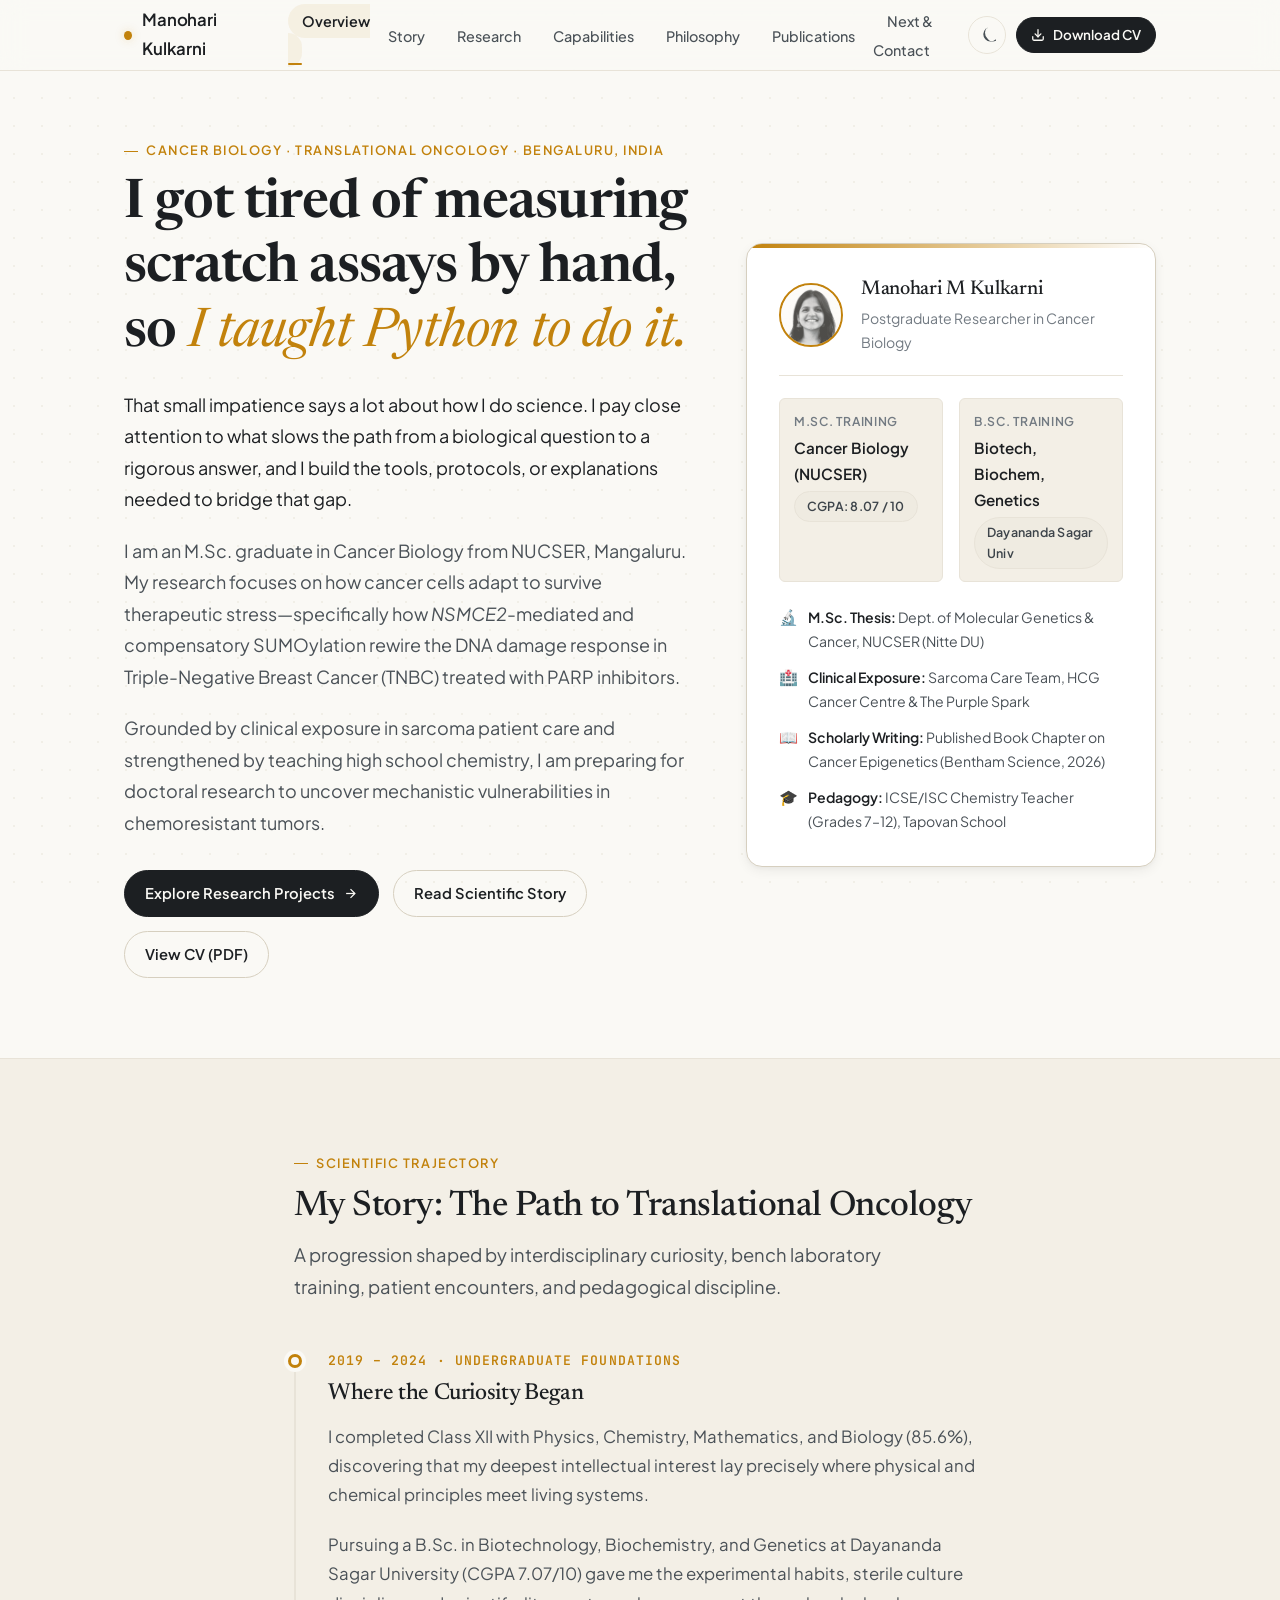
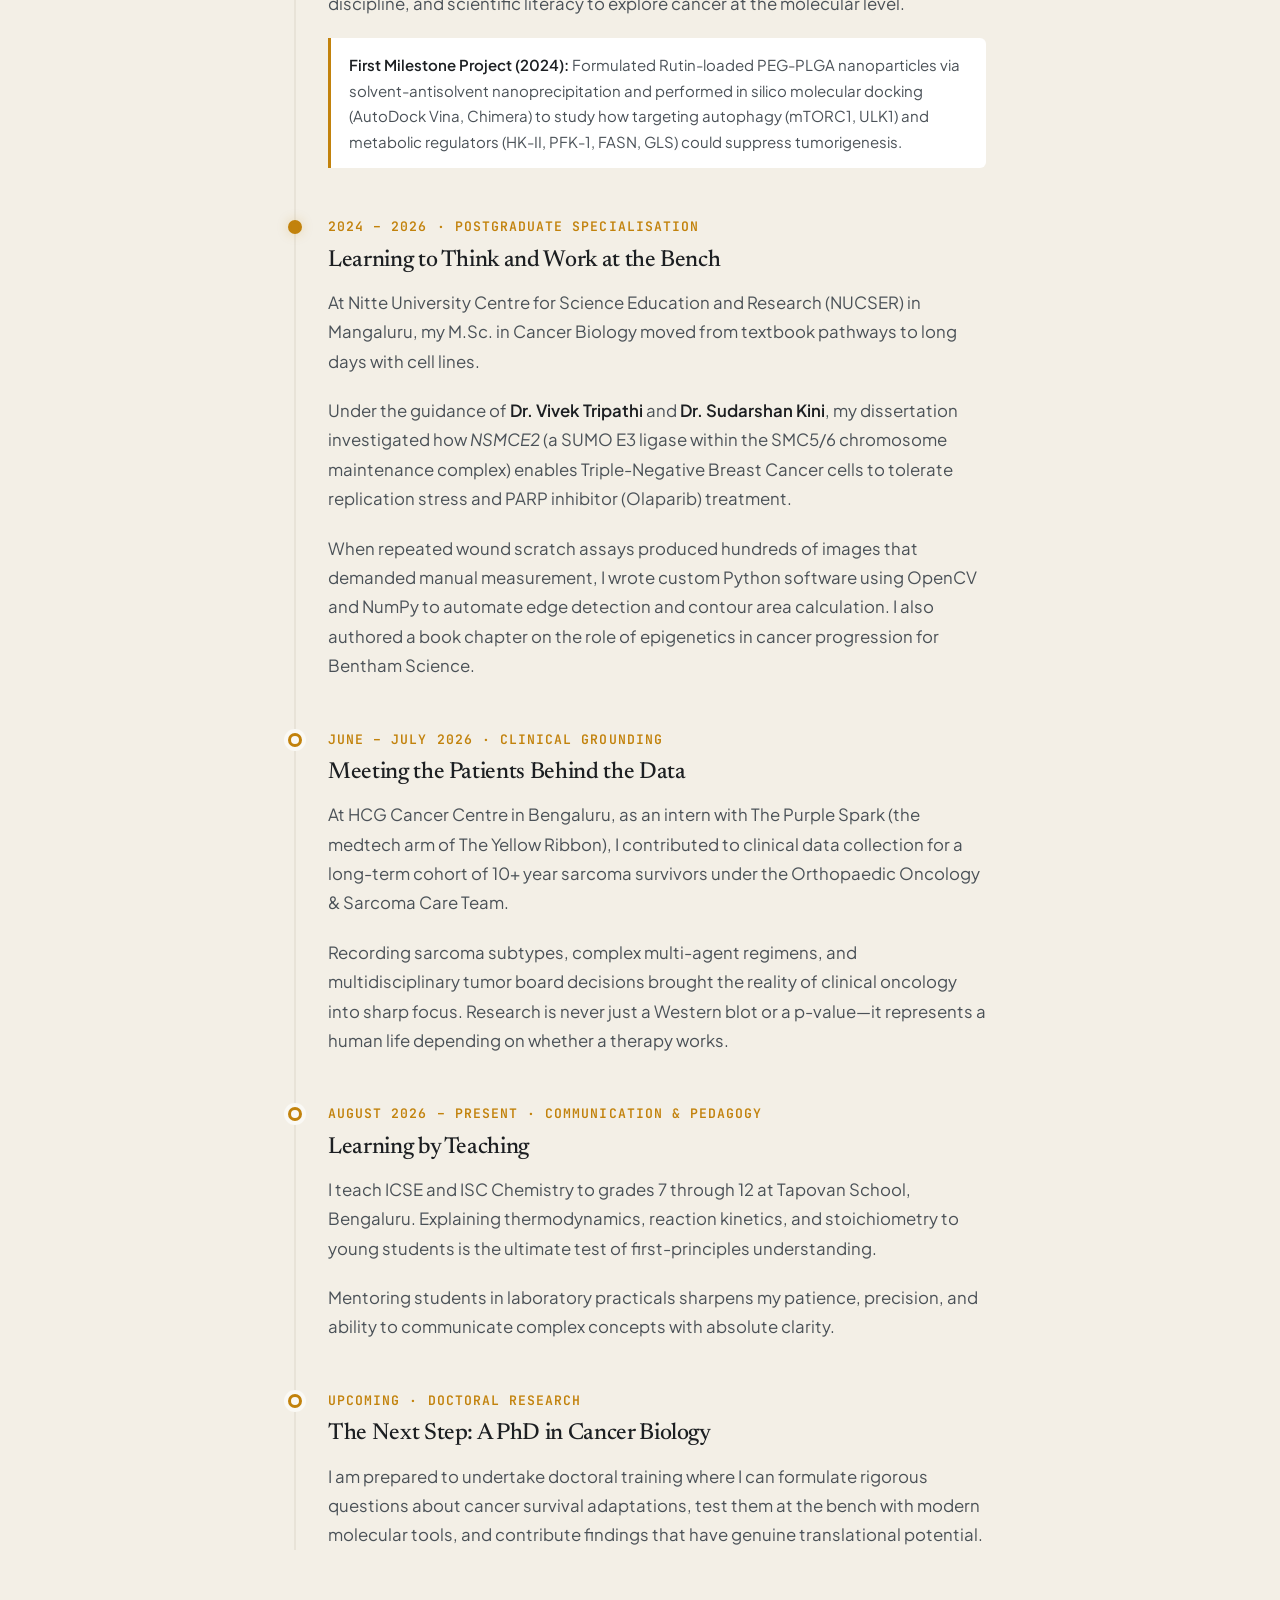
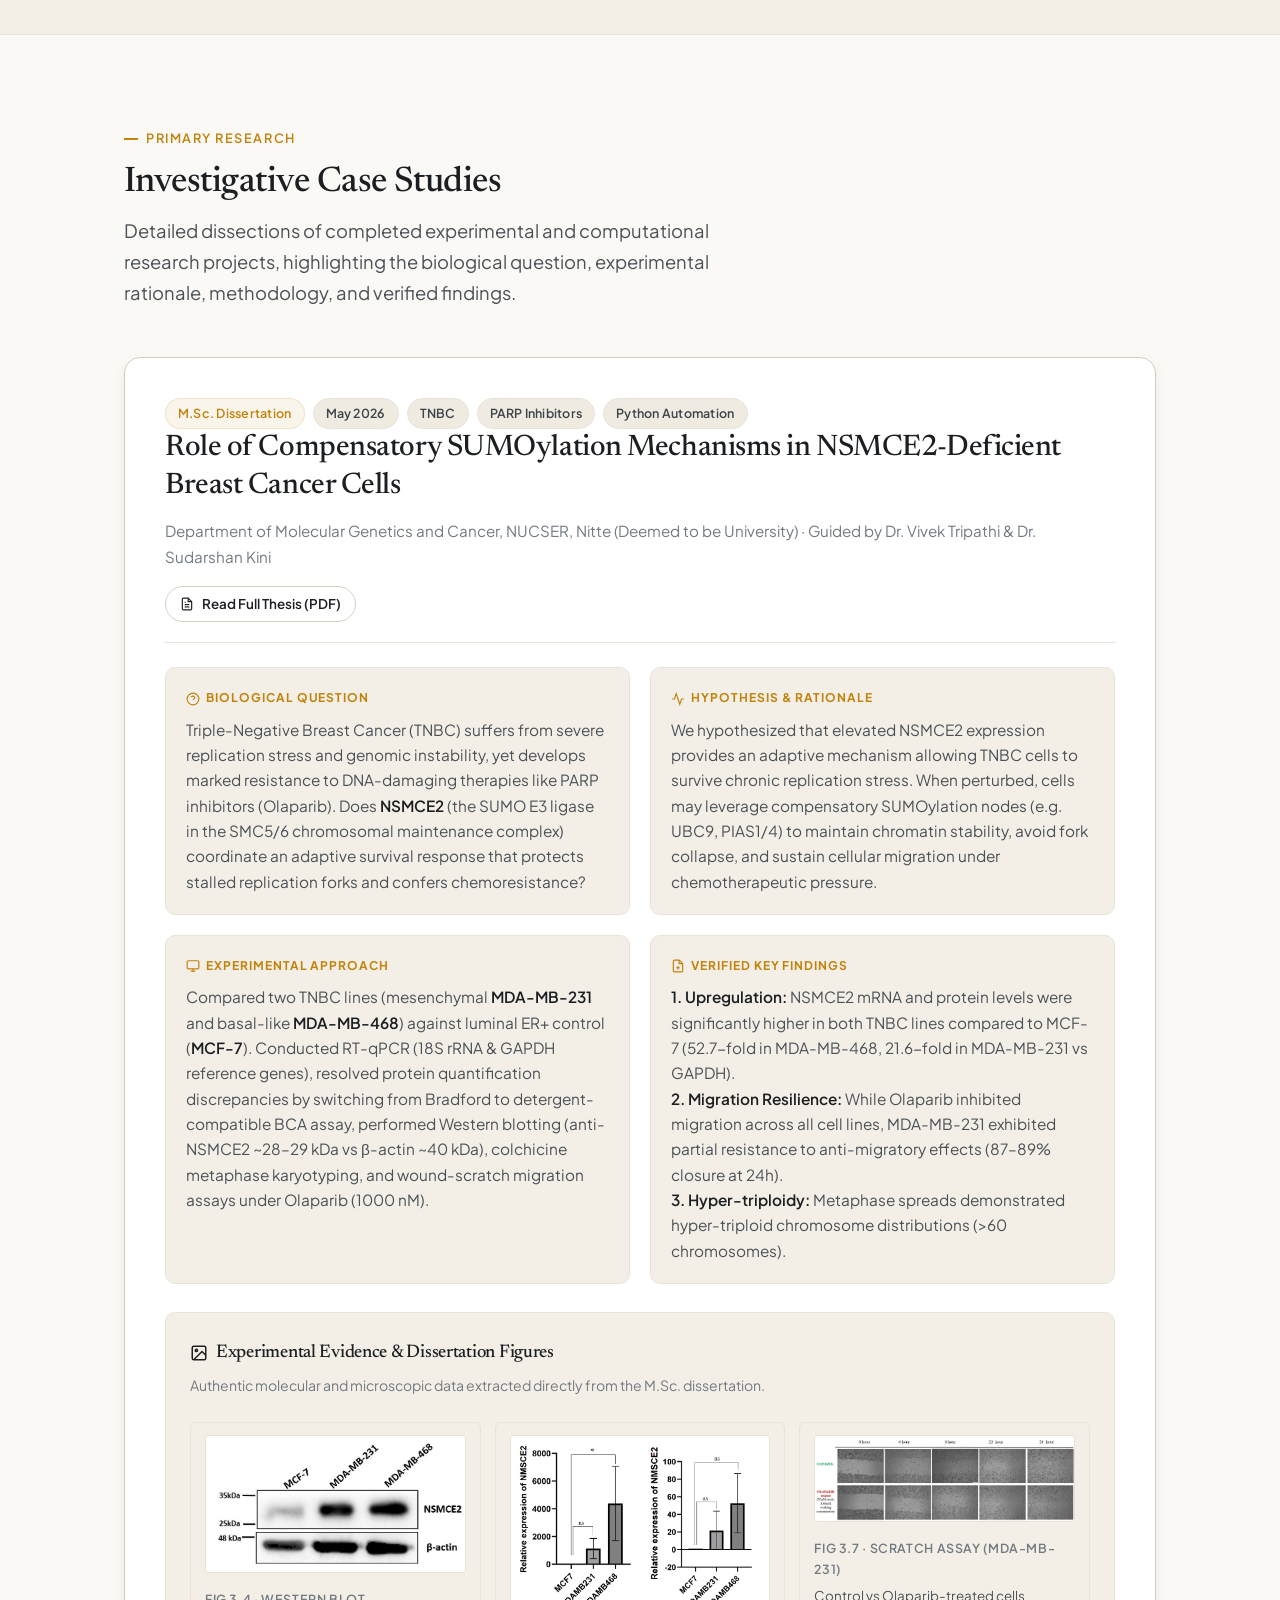
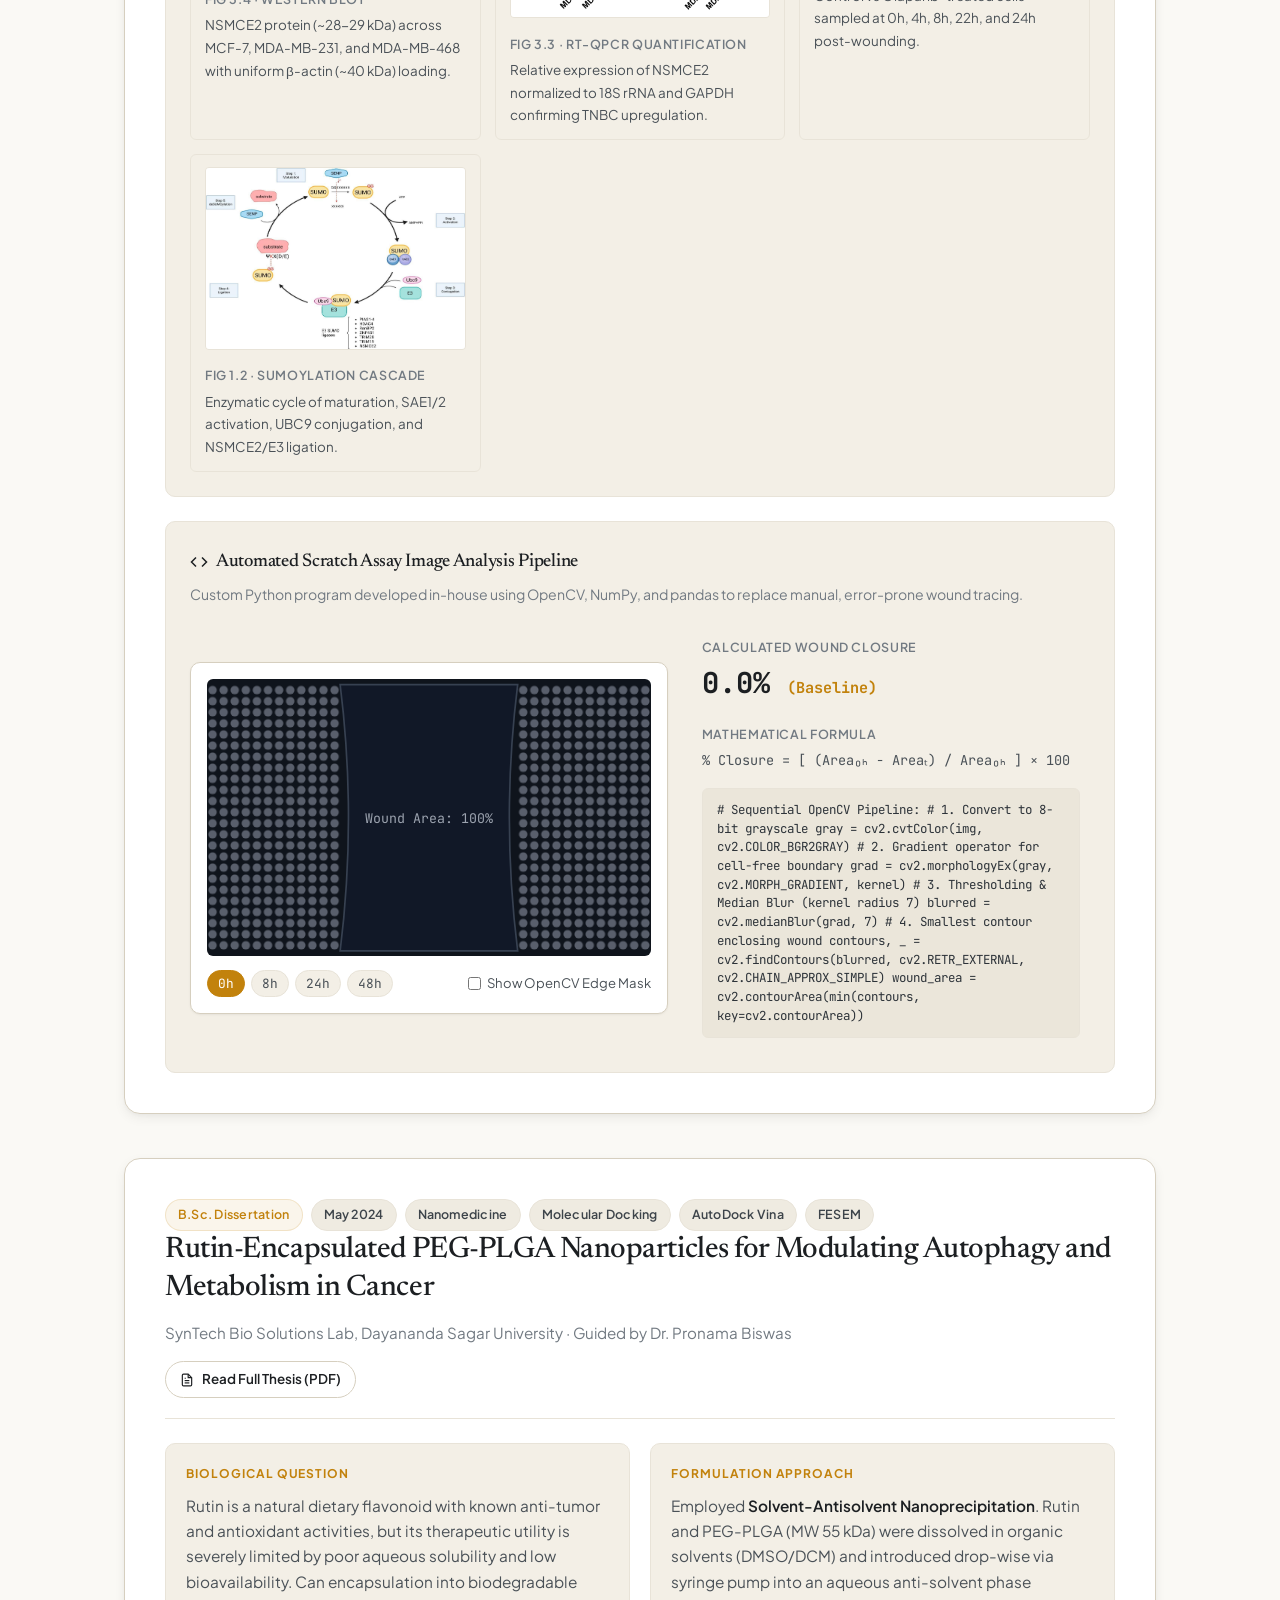
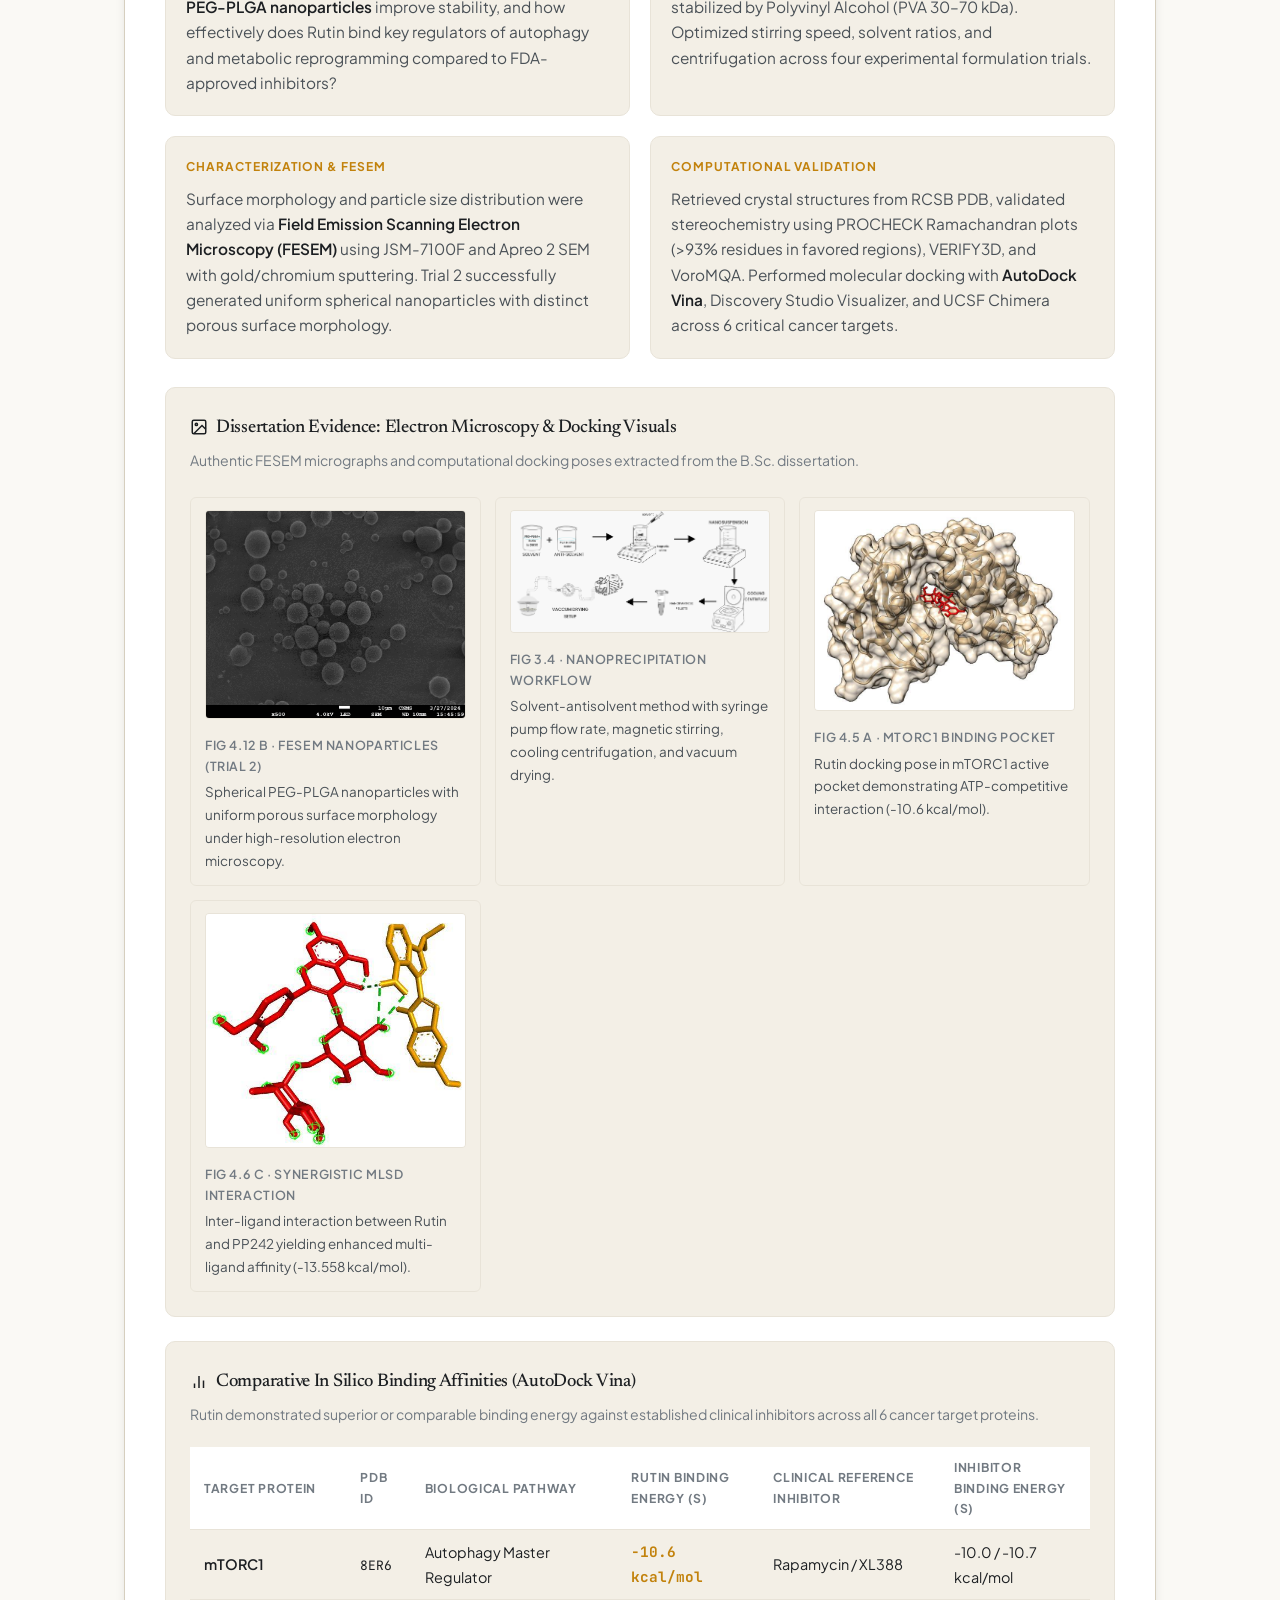
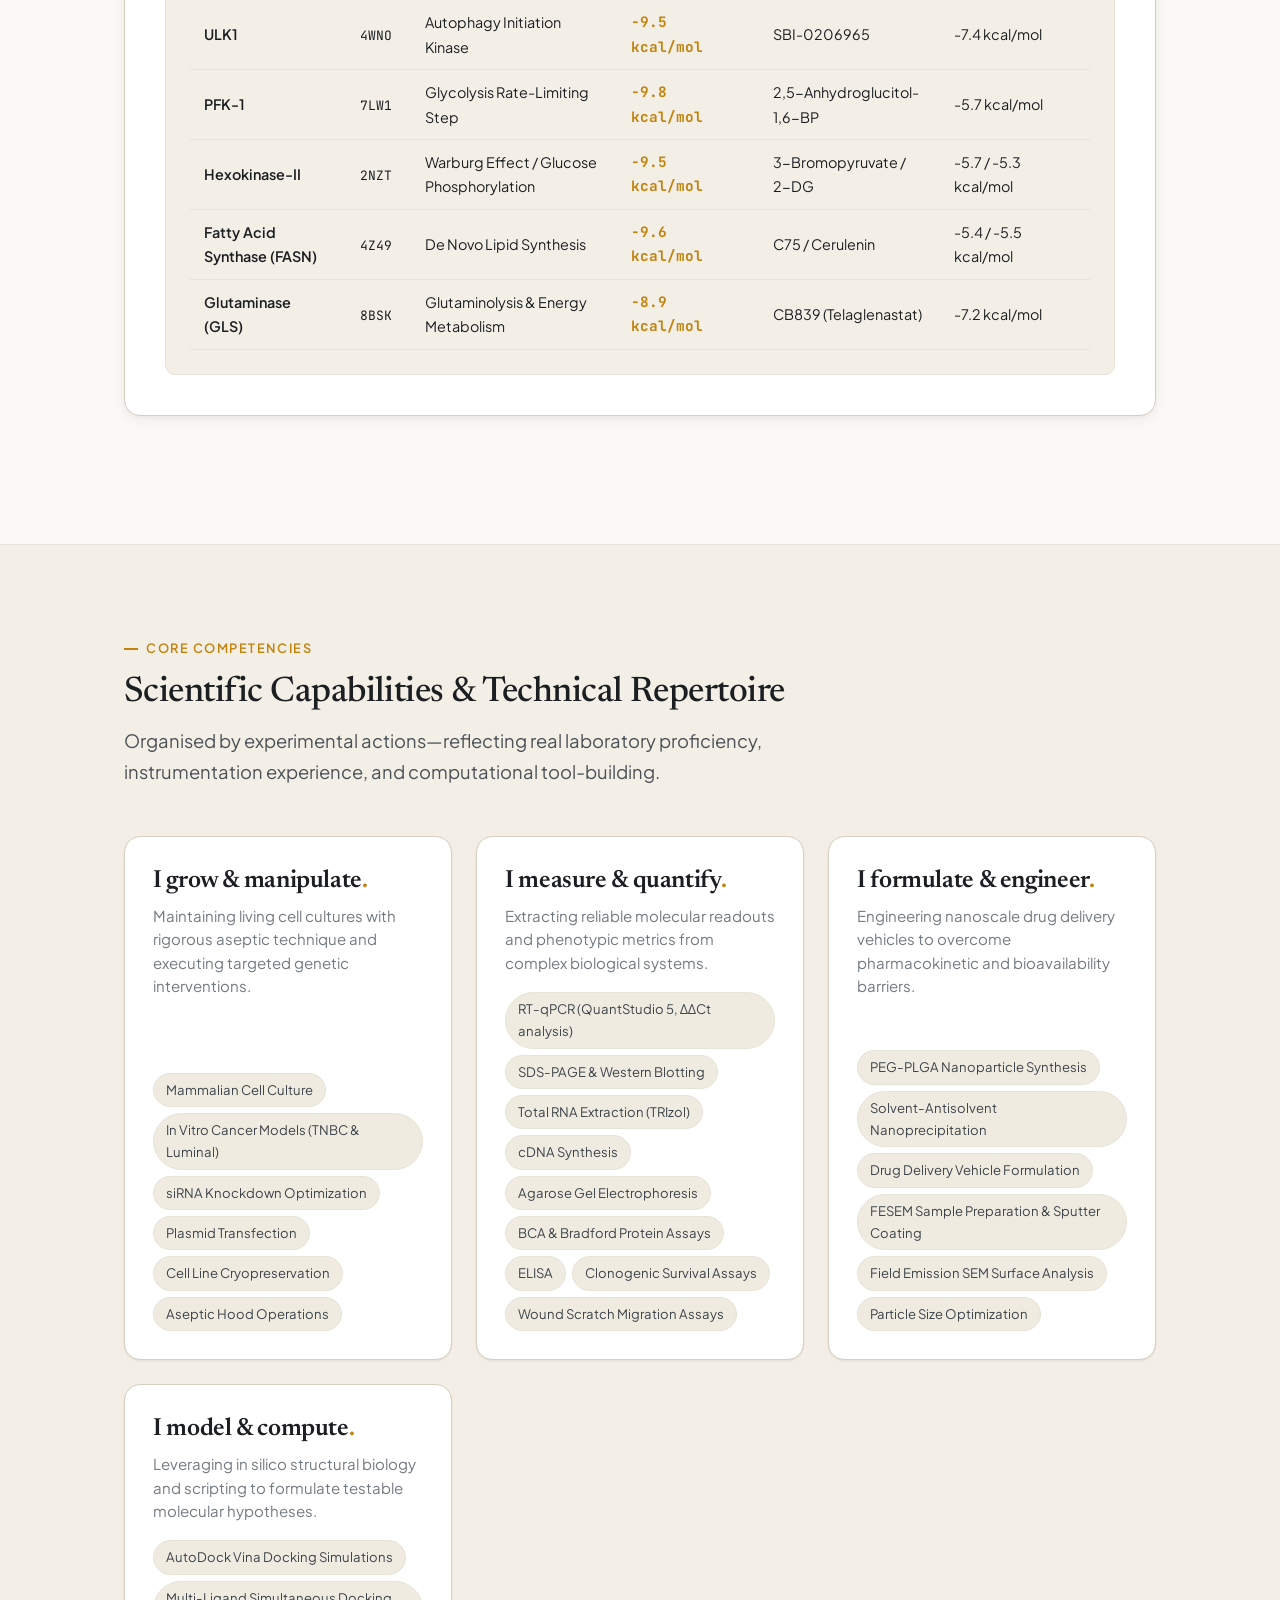
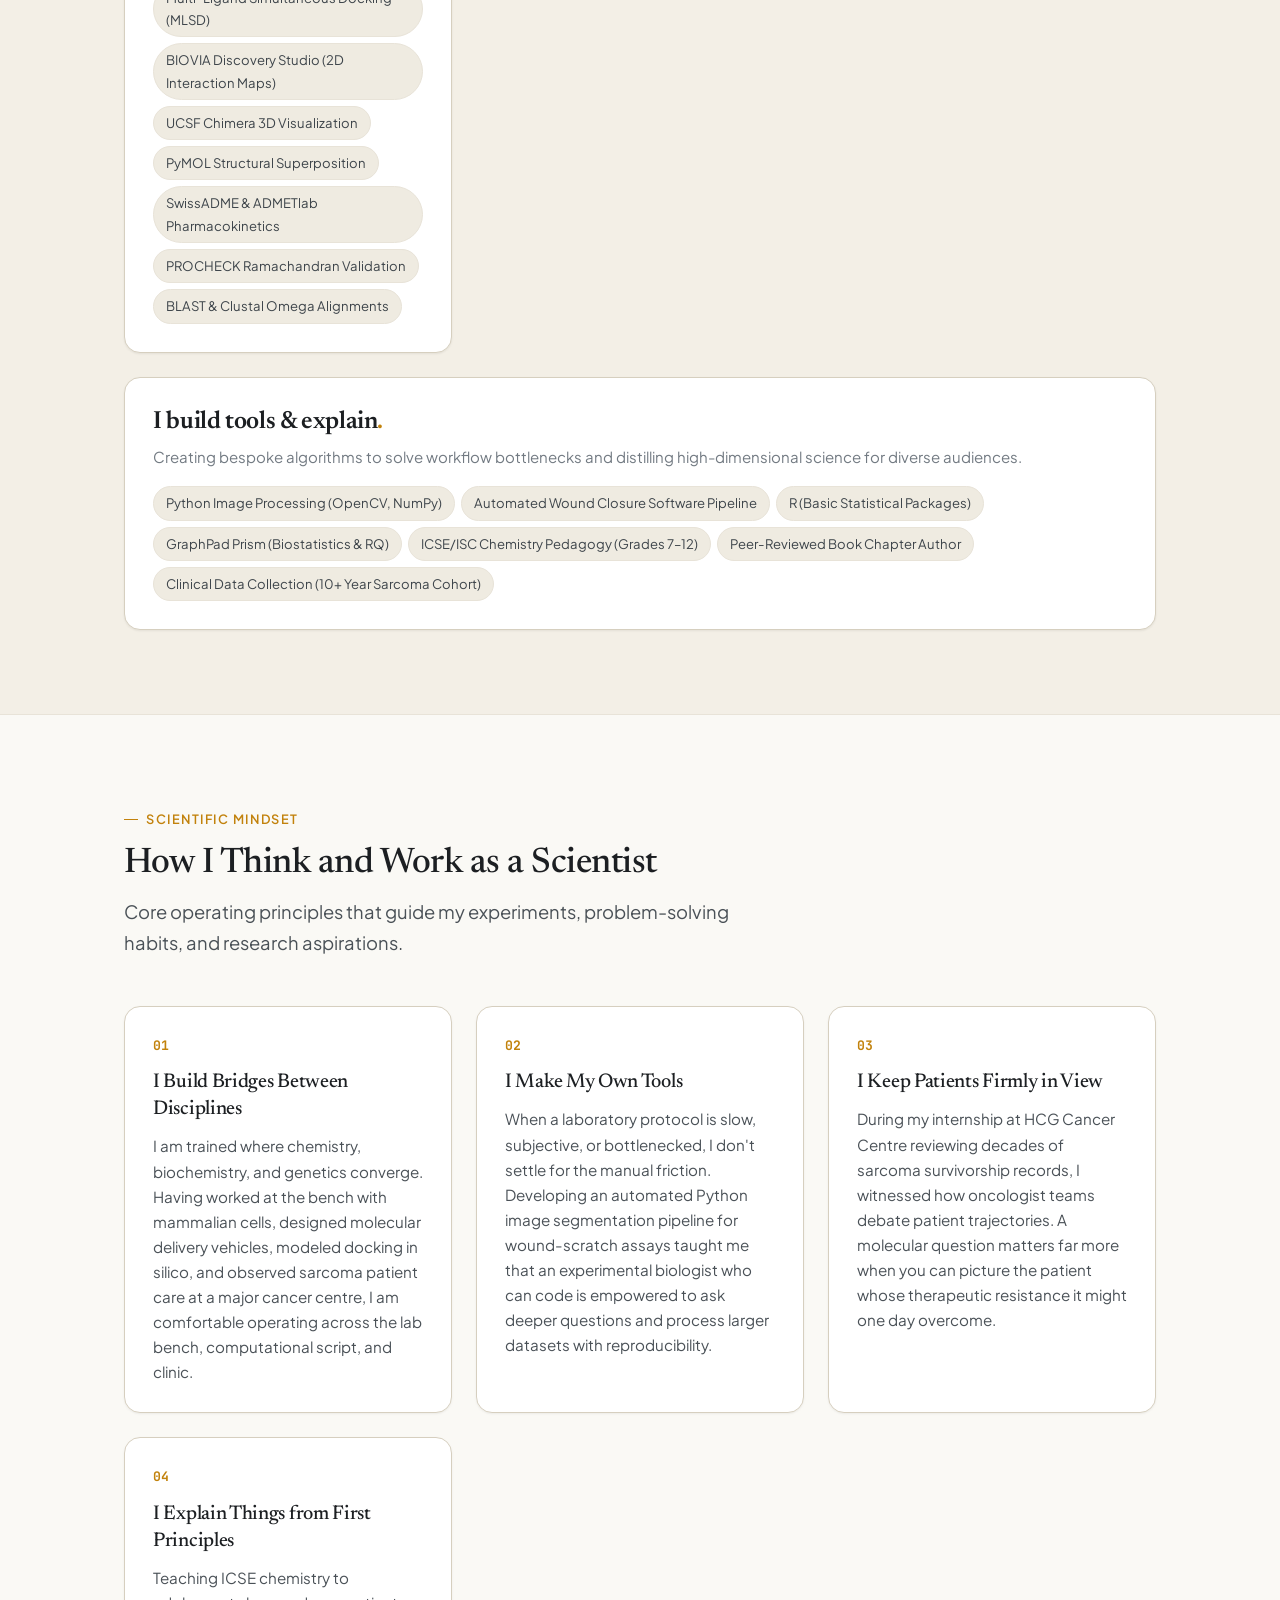
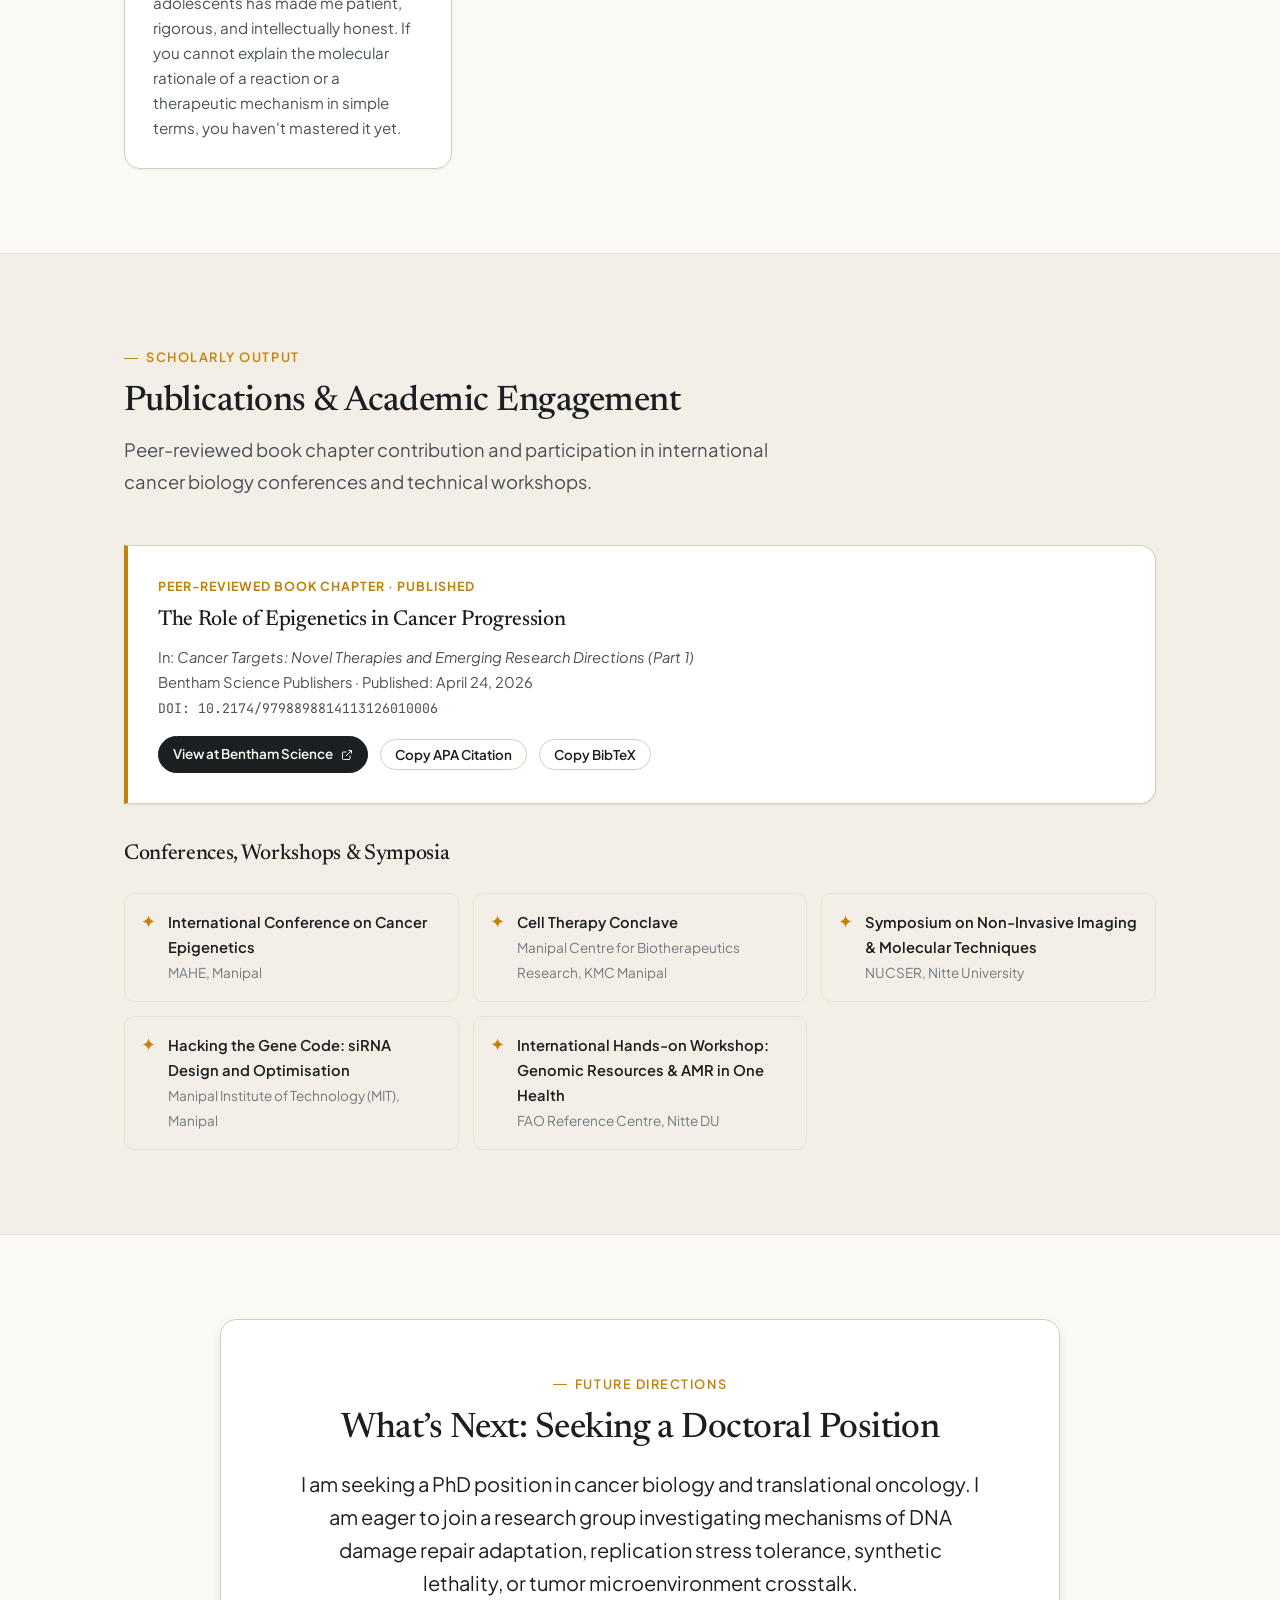
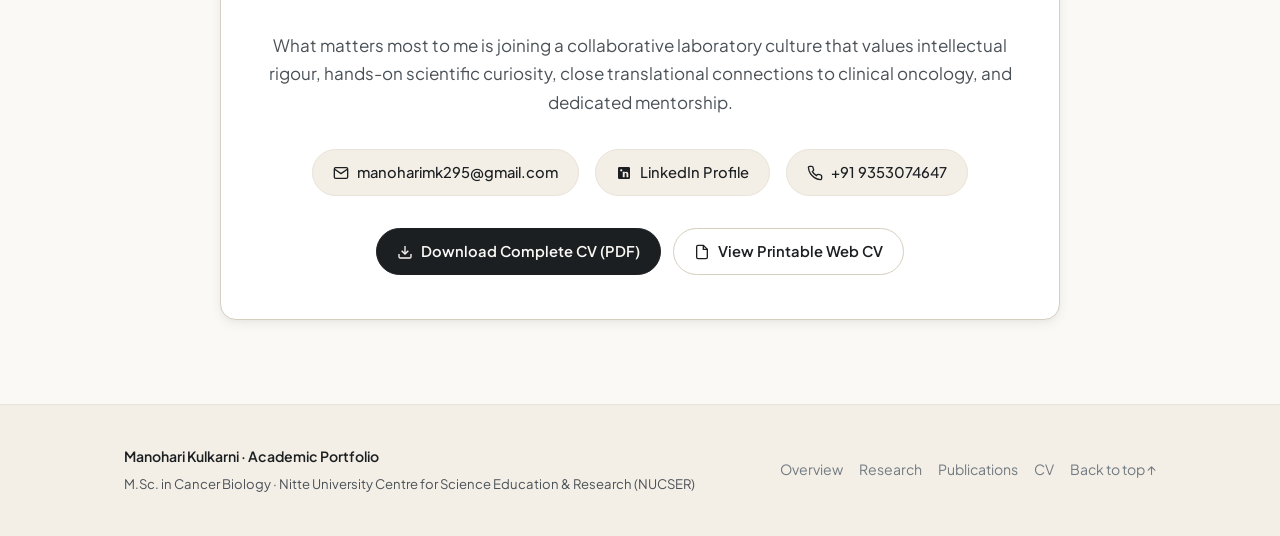
==== index.html @ 3bfe7367 "feat: add complete portfolio and CV website with assets and documentation" ====
<!DOCTYPE html>
<html lang="en" data-theme="light">
<head>
  <meta charset="utf-8">
  <meta name="viewport" content="width=device-width, initial-scale=1, viewport-fit=cover">
  <title>Manohari Kulkarni — Cancer Biologist & Translational Researcher</title>
  <meta name="description" content="Academic research portfolio of Manohari Kulkarni, early-career cancer biologist investigating DNA damage response, SUMOylation adaptations in TNBC, nanomedicine, and translational oncology.">
  <meta name="keywords" content="Manohari Kulkarni, Cancer Biology, NSMCE2, SUMOylation, Triple Negative Breast Cancer, PARP inhibitors, Olaparib, Nanoparticles, Rutin, Molecular Docking, Translational Oncology">
  <meta name="author" content="Manohari Kulkarni">

  <!-- Open Graph / Meta -->
  <meta property="og:type" content="website">
  <meta property="og:title" content="Manohari Kulkarni — Cancer Biologist & Translational Researcher">
  <meta property="og:description" content="Investigating how cancer cells survive and resist cell death: connecting molecular mechanisms with patient-centered translational research.">
  <meta property="og:image" content="assets/images/manohari_kulkarni.png">

  <!-- Google Fonts: Editorial Serif + Clean Sans + Technical Mono -->
  <link rel="preconnect" href="https://fonts.googleapis.com">
  <link rel="preconnect" href="https://fonts.gstatic.com" crossorigin>
  <link href="https://fonts.googleapis.com/css2?family=JetBrains+Mono:wght@400;500;600&family=Newsreader:ital,opsz,wght@0,6..72,400;0,6..72,500;0,6..72,600;1,6..72,400&family=Plus+Jakarta+Sans:wght@400;500;600;700&display=swap" rel="stylesheet">

  <link rel="stylesheet" href="css/style.css">
</head>
<body>

  <!-- Sticky Executive Navigation Header -->
  <header class="site-header" id="top">
    <div class="container nav-wrapper">
      <a href="#top" class="brand-link" aria-label="Manohari Kulkarni Home">
        <span class="brand-dot"></span>
        <span class="brand-name">Manohari Kulkarni</span>
      </a>

      <!-- Desktop Nav List -->
      <nav aria-label="Main Navigation">
        <ul class="nav-links" id="nav-links">
          <li><a href="#about" class="nav-link">Overview</a></li>
          <li><a href="#story" class="nav-link">Story</a></li>
          <li><a href="#research" class="nav-link">Research</a></li>
          <li><a href="#capabilities" class="nav-link">Capabilities</a></li>
          <li><a href="#philosophy" class="nav-link">Philosophy</a></li>
          <li><a href="#publications" class="nav-link">Publications</a></li>
          <li><a href="#contact" class="nav-link">Next & Contact</a></li>
        </ul>
      </nav>

      <!-- Nav Actions (Theme Toggle & CV Download) -->
      <div class="nav-actions">
        <button class="btn-icon" id="theme-toggle" aria-label="Toggle visual theme (Light/Dark mode)" title="Toggle visual theme">
          <svg id="theme-icon-sun" class="icon" viewBox="0 0 24 24" style="display:none;"><path d="M12 7c-2.76 0-5 2.24-5 5s2.24 5 5 5 5-2.24 5-5-2.24-5-5-5zM2 13h2c.55 0 1-.45 1-1s-.45-1-1-1H2c-.55 0-1 .45-1 1s.45 1 1 1zm18 0h2c.55 0 1-.45 1-1s-.45-1-1-1h-2c-.55 0-1 .45-1 1s.45 1 1 1zM11 2v2c0 .55.45 1 1 1s1-.45 1-1V2c0-.55-.45-1-1-1s-1 .45-1 1zm0 18v2c0 .55.45 1 1 1s1-.45 1-1v-2c0-.55-.45-1-1-1s-1 .45-1 1zM5.99 4.58c-.39-.39-1.03-.39-1.41 0s-.39 1.03 0 1.41l1.06 1.06c.39.39 1.03.39 1.41 0s.39-1.03 0-1.41L5.99 4.58zm12.37 12.37c-.39-.39-1.03-.39-1.41 0s-.39 1.03 0 1.41l1.06 1.06c.39.39 1.03.39 1.41 0s.39-1.03 0-1.41l-1.06-1.06zm1.06-10.96c.39-.39.39-1.03 0-1.41s-1.03-.39-1.41 0l-1.06 1.06c-.39.39-.39 1.03 0 1.41s1.03.39 1.41 0l1.06-1.06zM7.05 18.36l-1.06 1.06c-.39.39-.39 1.03 0 1.41s1.03.39 1.41 0l1.06-1.06c.39-.39.39-1.03 0-1.41s-1.02-.39-1.41 0z"/></svg>
          <svg id="theme-icon-moon" class="icon" viewBox="0 0 24 24"><path d="M12.3 2a10 10 0 0 0-.19 14 10 10 0 0 0 11.89 3.82 1 1 0 0 0 .47-1.33 1 1 0 0 0-1.12-.56A8 8 0 1 1 10.07 3.94a1 1 0 0 0-.55-1.12A1 1 0 0 0 12.3 2z"/></svg>
        </button>

        <a href="assets/docs/Manohari_Kulkarni_CV.pdf" download="Manohari_Kulkarni_CV.pdf" class="btn btn-primary btn-sm" id="cv-header-download">
          <svg width="14" height="14" viewBox="0 0 24 24" fill="none" stroke="currentColor" stroke-width="2.2" stroke-linecap="round" stroke-linejoin="round"><path d="M21 15v4a2 2 0 0 1-2 2H5a2 2 0 0 1-2-2v-4"></path><polyline points="7 10 12 15 17 10"></polyline><line x1="12" y1="15" x2="12" y2="3"></line></svg>
          <span>Download CV</span>
        </a>

        <button class="mobile-toggle" id="mobile-toggle" aria-label="Toggle navigation menu" aria-expanded="false">
          <svg width="20" height="20" viewBox="0 0 24 24" fill="none" stroke="currentColor" stroke-width="2"><line x1="3" y1="12" x2="21" y2="12"></line><line x1="3" y1="6" x2="21" y2="6"></line><line x1="3" y1="18" x2="21" y2="18"></line></svg>
        </button>
      </div>
    </div>
  </header>

  <main>

    <!-- ==================== HERO SECTION ==================== -->
    <section class="section hero" id="about">
      <div class="container hero-grid">
        <div class="hero-content">
          <div class="kicker">Cancer Biology · Translational Oncology · Bengaluru, India</div>
          <h1 class="hero-title">
            I got tired of measuring scratch assays by hand, so <em>I taught Python to do it.</em>
          </h1>
          <div class="hero-bio">
            <p class="lead">
              That small impatience says a lot about how I do science. I pay close attention to what slows the path from a biological question to a rigorous answer, and I build the tools, protocols, or explanations needed to bridge that gap.
            </p>
            <p>
              I am an M.Sc. graduate in Cancer Biology from NUCSER, Mangaluru. My research focuses on how cancer cells adapt to survive therapeutic stress—specifically how <em>NSMCE2</em>-mediated and compensatory SUMOylation rewire the DNA damage response in Triple-Negative Breast Cancer (TNBC) treated with PARP inhibitors.
            </p>
            <p>
              Grounded by clinical exposure in sarcoma patient care and strengthened by teaching high school chemistry, I am preparing for doctoral research to uncover mechanistic vulnerabilities in chemoresistant tumors.
            </p>
          </div>
          <div class="hero-actions">
            <a href="#research" class="btn btn-primary">
              <span>Explore Research Projects</span>
              <svg width="15" height="15" viewBox="0 0 24 24" fill="none" stroke="currentColor" stroke-width="2"><line x1="5" y1="12" x2="19" y2="12"></line><polyline points="12 5 19 12 12 19"></polyline></svg>
            </a>
            <a href="#story" class="btn btn-outline">Read Scientific Story</a>
            <a href="assets/docs/Manohari_Kulkarni_CV.pdf" target="_blank" class="btn btn-outline">View CV (PDF)</a>
          </div>
        </div>

        <!-- Identity & Institutional Affiliation Card -->
        <aside class="identity-card" aria-label="Researcher profile summary">
          <div class="identity-header">
            <img src="assets/images/manohari_kulkarni.png" alt="Manohari Kulkarni" class="avatar-badge" style="object-fit:cover; padding:0;" onerror="this.outerHTML='<div class=\'avatar-badge\'>MK</div>'">
            <div class="identity-title-group">
              <h3>Manohari M Kulkarni</h3>
              <p class="identity-subtitle">Postgraduate Researcher in Cancer Biology</p>
            </div>
          </div>

          <div class="identity-metrics">
            <div class="metric-item">
              <div class="metric-label">M.Sc. Training</div>
              <div class="metric-value">Cancer Biology (NUCSER)</div>
              <span class="badge" style="margin-top:4px;">CGPA: 8.07 / 10</span>
            </div>
            <div class="metric-item">
              <div class="metric-label">B.Sc. Training</div>
              <div class="metric-value">Biotech, Biochem, Genetics</div>
              <span class="badge" style="margin-top:4px;">Dayananda Sagar Univ</span>
            </div>
          </div>

          <ul class="affiliation-list">
            <li class="affiliation-item">
              <span class="affiliation-icon">🔬</span>
              <span><strong>M.Sc. Thesis:</strong> Dept. of Molecular Genetics & Cancer, NUCSER (Nitte DU)</span>
            </li>
            <li class="affiliation-item">
              <span class="affiliation-icon">🏥</span>
              <span><strong>Clinical Exposure:</strong> Sarcoma Care Team, HCG Cancer Centre & The Purple Spark</span>
            </li>
            <li class="affiliation-item">
              <span class="affiliation-icon">📖</span>
              <span><strong>Scholarly Writing:</strong> Published Book Chapter on Cancer Epigenetics (Bentham Science, 2026)</span>
            </li>
            <li class="affiliation-item">
              <span class="affiliation-icon">🎓</span>
              <span><strong>Pedagogy:</strong> ICSE/ISC Chemistry Teacher (Grades 7–12), Tapovan School</span>
            </li>
          </ul>
        </aside>
      </div>
    </section>

    <!-- ==================== SCIENTIFIC JOURNEY (STORY) ==================== -->
    <section class="section section-alt" id="story">
      <div class="container reading-container">
        <header class="section-header">
          <div class="kicker">Scientific Trajectory</div>
          <h2>My Story: The Path to Translational Oncology</h2>
          <p class="section-desc">
            A progression shaped by interdisciplinary curiosity, bench laboratory training, patient encounters, and pedagogical discipline.
          </p>
        </header>

        <div class="story-timeline">

          <!-- Milestone 1 -->
          <article class="timeline-milestone">
            <div class="timeline-dot"></div>
            <div class="timeline-date">2019 – 2024 · Undergraduate Foundations</div>
            <h3 class="timeline-title">Where the Curiosity Began</h3>
            <div class="timeline-content">
              <p>
                I completed Class XII with Physics, Chemistry, Mathematics, and Biology (85.6%), discovering that my deepest intellectual interest lay precisely where physical and chemical principles meet living systems.
              </p>
              <p>
                Pursuing a B.Sc. in Biotechnology, Biochemistry, and Genetics at Dayananda Sagar University (CGPA 7.07/10) gave me the experimental habits, sterile culture discipline, and scientific literacy to explore cancer at the molecular level.
              </p>
              <div class="milestone-callout">
                <strong>First Milestone Project (2024):</strong> Formulated Rutin-loaded PEG-PLGA nanoparticles via solvent-antisolvent nanoprecipitation and performed in silico molecular docking (AutoDock Vina, Chimera) to study how targeting autophagy (mTORC1, ULK1) and metabolic regulators (HK-II, PFK-1, FASN, GLS) could suppress tumorigenesis.
              </div>
            </div>
          </article>

          <!-- Milestone 2 -->
          <article class="timeline-milestone active">
            <div class="timeline-dot"></div>
            <div class="timeline-date">2024 – 2026 · Postgraduate Specialisation</div>
            <h3 class="timeline-title">Learning to Think and Work at the Bench</h3>
            <div class="timeline-content">
              <p>
                At Nitte University Centre for Science Education and Research (NUCSER) in Mangaluru, my M.Sc. in Cancer Biology moved from textbook pathways to long days with cell lines. 
              </p>
              <p>
                Under the guidance of <strong>Dr. Vivek Tripathi</strong> and <strong>Dr. Sudarshan Kini</strong>, my dissertation investigated how <em>NSMCE2</em> (a SUMO E3 ligase within the SMC5/6 chromosome maintenance complex) enables Triple-Negative Breast Cancer cells to tolerate replication stress and PARP inhibitor (Olaparib) treatment.
              </p>
              <p>
                When repeated wound scratch assays produced hundreds of images that demanded manual measurement, I wrote custom Python software using OpenCV and NumPy to automate edge detection and contour area calculation. I also authored a book chapter on the role of epigenetics in cancer progression for Bentham Science.
              </p>
            </div>
          </article>

          <!-- Milestone 3 -->
          <article class="timeline-milestone">
            <div class="timeline-dot"></div>
            <div class="timeline-date">June – July 2026 · Clinical Grounding</div>
            <h3 class="timeline-title">Meeting the Patients Behind the Data</h3>
            <div class="timeline-content">
              <p>
                At HCG Cancer Centre in Bengaluru, as an intern with The Purple Spark (the medtech arm of The Yellow Ribbon), I contributed to clinical data collection for a long-term cohort of 10+ year sarcoma survivors under the Orthopaedic Oncology & Sarcoma Care Team.
              </p>
              <p>
                Recording sarcoma subtypes, complex multi-agent regimens, and multidisciplinary tumor board decisions brought the reality of clinical oncology into sharp focus. Research is never just a Western blot or a p-value—it represents a human life depending on whether a therapy works.
              </p>
            </div>
          </article>

          <!-- Milestone 4 -->
          <article class="timeline-milestone">
            <div class="timeline-dot"></div>
            <div class="timeline-date">August 2026 – Present · Communication & Pedagogy</div>
            <h3 class="timeline-title">Learning by Teaching</h3>
            <div class="timeline-content">
              <p>
                I teach ICSE and ISC Chemistry to grades 7 through 12 at Tapovan School, Bengaluru. Explaining thermodynamics, reaction kinetics, and stoichiometry to young students is the ultimate test of first-principles understanding.
              </p>
              <p>
                Mentoring students in laboratory practicals sharpens my patience, precision, and ability to communicate complex concepts with absolute clarity.
              </p>
            </div>
          </article>

          <!-- Milestone 5 -->
          <article class="timeline-milestone">
            <div class="timeline-dot"></div>
            <div class="timeline-date">Upcoming · Doctoral Research</div>
            <h3 class="timeline-title">The Next Step: A PhD in Cancer Biology</h3>
            <div class="timeline-content">
              <p>
                I am prepared to undertake doctoral training where I can formulate rigorous questions about cancer survival adaptations, test them at the bench with modern molecular tools, and contribute findings that have genuine translational potential.
              </p>
            </div>
          </article>

        </div>
      </div>
    </section>

    <!-- ==================== RESEARCH CASE STUDIES ==================== -->
    <section class="section" id="research">
      <div class="container">
        <header class="section-header">
          <div class="kicker">Primary Research</div>
          <h2>Investigative Case Studies</h2>
          <p class="section-desc">
            Detailed dissections of completed experimental and computational research projects, highlighting the biological question, experimental rationale, methodology, and verified findings.
          </p>
        </header>

        <!-- Project 1: MSc Dissertation -->
        <article class="project-card" id="project-nsmce2">
          <header class="project-header">
            <div>
              <div class="project-tags">
                <span class="badge badge-accent">M.Sc. Dissertation</span>
                <span class="badge">May 2026</span>
                <span class="badge">TNBC</span>
                <span class="badge">PARP Inhibitors</span>
                <span class="badge">Python Automation</span>
              </div>
              <h3 class="project-title">
                Role of Compensatory SUMOylation Mechanisms in NSMCE2-Deficient Breast Cancer Cells
              </h3>
              <p class="project-institution">
                Department of Molecular Genetics and Cancer, NUCSER, Nitte (Deemed to be University) · Guided by Dr. Vivek Tripathi & Dr. Sudarshan Kini
              </p>
            </div>
            <div>
              <a href="assets/docs/MSc_Dissertation_NSMCE2_Breast_Cancer.pdf" target="_blank" class="btn btn-outline btn-sm">
                <svg width="14" height="14" viewBox="0 0 24 24" fill="none" stroke="currentColor" stroke-width="2"><path d="M14 2H6a2 2 0 0 0-2 2v16a2 2 0 0 0 2 2h12a2 2 0 0 0 2-2V8z"></path><polyline points="14 2 14 8 20 8"></polyline><line x1="16" y1="13" x2="8" y2="13"></line><line x1="16" y1="17" x2="8" y2="17"></line><polyline points="10 9 9 9 8 9"></polyline></svg>
                <span>Read Full Thesis (PDF)</span>
              </a>
            </div>
          </header>

          <!-- Quad Narrative Breakdown -->
          <div class="science-quad-grid">
            <div class="quad-box">
              <div class="quad-label">
                <svg width="14" height="14" viewBox="0 0 24 24" fill="none" stroke="currentColor" stroke-width="2"><circle cx="12" cy="12" r="10"></circle><path d="M9.09 9a3 3 0 0 1 5.83 1c0 2-3 3-3 3"></path><line x1="12" y1="17" x2="12.01" y2="17"></line></svg>
                Biological Question
              </div>
              <div class="quad-content">
                Triple-Negative Breast Cancer (TNBC) suffers from severe replication stress and genomic instability, yet develops marked resistance to DNA-damaging therapies like PARP inhibitors (Olaparib). Does <strong>NSMCE2</strong> (the SUMO E3 ligase in the SMC5/6 chromosomal maintenance complex) coordinate an adaptive survival response that protects stalled replication forks and confers chemoresistance?
              </div>
            </div>

            <div class="quad-box">
              <div class="quad-label">
                <svg width="14" height="14" viewBox="0 0 24 24" fill="none" stroke="currentColor" stroke-width="2"><path d="M22 12h-4l-3 9L9 3l-3 9H2"></path></svg>
                Hypothesis & Rationale
              </div>
              <div class="quad-content">
                We hypothesized that elevated NSMCE2 expression provides an adaptive mechanism allowing TNBC cells to survive chronic replication stress. When perturbed, cells may leverage compensatory SUMOylation nodes (e.g. UBC9, PIAS1/4) to maintain chromatin stability, avoid fork collapse, and sustain cellular migration under chemotherapeutic pressure.
              </div>
            </div>

            <div class="quad-box">
              <div class="quad-label">
                <svg width="14" height="14" viewBox="0 0 24 24" fill="none" stroke="currentColor" stroke-width="2"><rect x="2" y="3" width="20" height="14" rx="2" ry="2"></rect><line x1="8" y1="21" x2="16" y2="21"></line><line x1="12" y1="17" x2="12" y2="21"></line></svg>
                Experimental Approach
              </div>
              <div class="quad-content">
                Compared two TNBC lines (mesenchymal <strong>MDA-MB-231</strong> and basal-like <strong>MDA-MB-468</strong>) against luminal ER+ control (<strong>MCF-7</strong>).
                Conducted RT-qPCR (18S rRNA & GAPDH reference genes), resolved protein quantification discrepancies by switching from Bradford to detergent-compatible BCA assay, performed Western blotting (anti-NSMCE2 ~28–29 kDa vs β-actin ~40 kDa), colchicine metaphase karyotyping, and wound-scratch migration assays under Olaparib (1000 nM).
              </div>
            </div>

            <div class="quad-box">
              <div class="quad-label">
                <svg width="14" height="14" viewBox="0 0 24 24" fill="none" stroke="currentColor" stroke-width="2"><path d="M14 2H6a2 2 0 0 0-2 2v16a2 2 0 0 0 2 2h12a2 2 0 0 0 2-2V8z"></path><polyline points="14 2 14 8 20 8"></polyline><line x1="12" y1="18" x2="12" y2="12"></line><line x1="9" y1="15" x2="15" y2="15"></line></svg>
                Verified Key Findings
              </div>
              <div class="quad-content">
                <strong>1. Upregulation:</strong> NSMCE2 mRNA and protein levels were significantly higher in both TNBC lines compared to MCF-7 (52.7-fold in MDA-MB-468, 21.6-fold in MDA-MB-231 vs GAPDH).<br>
                <strong>2. Migration Resilience:</strong> While Olaparib inhibited migration across all cell lines, MDA-MB-231 exhibited partial resistance to anti-migratory effects (87–89% closure at 24h).<br>
                <strong>3. Hyper-triploidy:</strong> Metaphase spreads demonstrated hyper-triploid chromosome distributions (>60 chromosomes).
              </div>
            </div>
          </div>

          <!-- Genuine Thesis Evidence Figures Grid -->
          <div class="project-spotlight">
            <h4 class="spotlight-title">
              <svg width="18" height="18" viewBox="0 0 24 24" fill="none" stroke="currentColor" stroke-width="2"><rect x="3" y="3" width="18" height="18" rx="2" ry="2"></rect><circle cx="8.5" cy="8.5" r="1.5"></circle><polyline points="21 15 16 10 5 21"></polyline></svg>
              <span>Experimental Evidence & Dissertation Figures</span>
            </h4>
            <p class="spotlight-subtitle">Authentic molecular and microscopic data extracted directly from the M.Sc. dissertation.</p>

            <div class="conf-grid" style="grid-template-columns: repeat(auto-fit, minmax(240px, 1fr));">
              <!-- Figure 1: Western Blot -->
              <div class="metric-item figure-thumbnail" data-modal="modal-wb" style="cursor:pointer;" title="Click to enlarge Western blot">
                <img src="assets/images/msc_western_blot_and_mcf7_scratch_1.jpg" alt="Western Blot of NSMCE2 vs beta-actin" style="width:100%; border-radius:4px; margin-bottom:8px; border:1px solid var(--line-subtle);">
                <div class="stat-label">Fig 3.4 · Western Blot</div>
                <div style="font-size:0.84rem; color:var(--text-secondary); margin-top:4px;">
                  NSMCE2 protein (~28-29 kDa) across MCF-7, MDA-MB-231, and MDA-MB-468 with uniform β-actin (~40 kDa) loading.
                </div>
              </div>

              <!-- Figure 2: qPCR Expression -->
              <div class="metric-item figure-thumbnail" data-modal="modal-qpcr" style="cursor:pointer;" title="Click to enlarge qPCR chart">
                <img src="assets/images/msc_qpcr_expression_1.png" alt="Relative gene expression of NSMCE2" style="width:100%; border-radius:4px; margin-bottom:8px; border:1px solid var(--line-subtle);">
                <div class="stat-label">Fig 3.3 · RT-qPCR Quantification</div>
                <div style="font-size:0.84rem; color:var(--text-secondary); margin-top:4px;">
                  Relative expression of NSMCE2 normalized to 18S rRNA and GAPDH confirming TNBC upregulation.
                </div>
              </div>

              <!-- Figure 3: Wound Scratch Microscopy -->
              <div class="metric-item figure-thumbnail" data-modal="modal-scratch" style="cursor:pointer;" title="Click to enlarge scratch assay">
                <img src="assets/images/msc_scratch_mdamb231_2.jpg" alt="Wound healing of MDA-MB-231 cells" style="width:100%; border-radius:4px; margin-bottom:8px; border:1px solid var(--line-subtle);">
                <div class="stat-label">Fig 3.7 · Scratch Assay (MDA-MB-231)</div>
                <div style="font-size:0.84rem; color:var(--text-secondary); margin-top:4px;">
                  Control vs Olaparib-treated cells sampled at 0h, 4h, 8h, 22h, and 24h post-wounding.
                </div>
              </div>

              <!-- Figure 4: SMC5/6 & SUMOylation Cascade -->
              <div class="metric-item figure-thumbnail" data-modal="modal-smc" style="cursor:pointer;" title="Click to enlarge pathway schematic">
                <img src="assets/images/msc_sumoylation_cascade_1.jpg" alt="SUMOylation enzymatic cascade" style="width:100%; border-radius:4px; margin-bottom:8px; border:1px solid var(--line-subtle);">
                <div class="stat-label">Fig 1.2 · SUMOylation Cascade</div>
                <div style="font-size:0.84rem; color:var(--text-secondary); margin-top:4px;">
                  Enzymatic cycle of maturation, SAE1/2 activation, UBC9 conjugation, and NSMCE2/E3 ligation.
                </div>
              </div>
            </div>
          </div>

          <!-- Python Automation Spotlight -->
          <div class="project-spotlight">
            <h4 class="spotlight-title">
              <svg width="18" height="18" viewBox="0 0 24 24" fill="none" stroke="currentColor" stroke-width="2"><polyline points="16 18 22 12 16 6"></polyline><polyline points="8 6 2 12 8 18"></polyline></svg>
              <span>Automated Scratch Assay Image Analysis Pipeline</span>
            </h4>
            <p class="spotlight-subtitle">
              Custom Python program developed in-house using OpenCV, NumPy, and pandas to replace manual, error-prone wound tracing.
            </p>

            <div class="assay-demo-wrapper">
              <!-- Visual Simulation -->
              <div class="assay-visualizer">
                <div class="assay-viewport" id="scratch-viewport">
                  <svg viewBox="0 0 400 240" class="scratch-canvas" id="interactive-scratch-svg">
                    <defs>
                      <pattern id="cellPattern" width="12" height="12" patternUnits="userSpaceOnUse">
                        <circle cx="6" cy="6" r="3.5" fill="#4B5563" opacity="0.6"/>
                      </pattern>
                      <pattern id="cellPatternDense" width="10" height="10" patternUnits="userSpaceOnUse">
                        <circle cx="5" cy="5" r="3.8" fill="#6B7280" opacity="0.8"/>
                      </pattern>
                    </defs>
                    <!-- Background cell monolayer left -->
                    <rect x="0" y="0" width="120" height="240" fill="url(#cellPatternDense)" id="cell-left"/>
                    <!-- Background cell monolayer right -->
                    <rect x="280" y="0" width="120" height="240" fill="url(#cellPatternDense)" id="cell-right"/>
                    <!-- The Cell-free Scratch Wound Zone -->
                    <path id="wound-contour" d="M 120 0 Q 135 120 120 240 L 280 240 Q 265 120 280 0 Z" fill="#111827" stroke="#374151" stroke-width="1.5"/>
                    <!-- Overlay Detection Mask (Toggled by user) -->
                    <path id="mask-overlay" d="M 120 0 Q 135 120 120 240 L 280 240 Q 265 120 280 0 Z" fill="rgba(229, 169, 60, 0.45)" stroke="#E5A93C" stroke-width="2" stroke-dasharray="4 4" style="display:none;"/>
                    <text x="200" y="125" text-anchor="middle" fill="#9CA3AF" font-family="var(--font-mono)" font-size="12" id="wound-svg-text">Wound Area: 100%</text>
                  </svg>
                </div>

                <div class="assay-controls">
                  <div class="time-pills">
                    <button class="time-pill active" data-time="0">0h</button>
                    <button class="time-pill" data-time="8">8h</button>
                    <button class="time-pill" data-time="24">24h</button>
                    <button class="time-pill" data-time="48">48h</button>
                  </div>

                  <label class="mask-toggle">
                    <input type="checkbox" id="toggle-mask">
                    <span>Show OpenCV Edge Mask</span>
                  </label>
                </div>
              </div>

              <!-- Readout & Algorithm Description -->
              <div class="assay-readout">
                <div class="readout-stat">
                  <div class="stat-label">Calculated Wound Closure</div>
                  <div class="stat-val" id="closure-stat">0.0% <em>(Baseline)</em></div>
                </div>

                <div class="readout-stat">
                  <div class="stat-label">Mathematical Formula</div>
                  <div class="mono" style="font-size:0.85rem; color:var(--text-secondary); margin-top:4px;">
                    % Closure = [ (Area₀ₕ − Areaₜ) / Area₀ₕ ] × 100
                  </div>
                </div>

                <div class="code-snippet-box">
# Sequential OpenCV Pipeline:
# 1. Convert to 8-bit grayscale
gray = cv2.cvtColor(img, cv2.COLOR_BGR2GRAY)
# 2. Gradient operator for cell-free boundary
grad = cv2.morphologyEx(gray, cv2.MORPH_GRADIENT, kernel)
# 3. Thresholding & Median Blur (kernel radius 7)
blurred = cv2.medianBlur(grad, 7)
# 4. Smallest contour enclosing wound
contours, _ = cv2.findContours(blurred, cv2.RETR_EXTERNAL, cv2.CHAIN_APPROX_SIMPLE)
wound_area = cv2.contourArea(min(contours, key=cv2.contourArea))
                </div>
              </div>
            </div>
          </div>
        </article>

        <!-- Project 2: BSc Dissertation -->
        <article class="project-card" id="project-nanotech">
          <header class="project-header">
            <div>
              <div class="project-tags">
                <span class="badge badge-accent">B.Sc. Dissertation</span>
                <span class="badge">May 2024</span>
                <span class="badge">Nanomedicine</span>
                <span class="badge">Molecular Docking</span>
                <span class="badge">AutoDock Vina</span>
                <span class="badge">FESEM</span>
              </div>
              <h3 class="project-title">
                Rutin-Encapsulated PEG-PLGA Nanoparticles for Modulating Autophagy and Metabolism in Cancer
              </h3>
              <p class="project-institution">
                SynTech Bio Solutions Lab, Dayananda Sagar University · Guided by Dr. Pronama Biswas
              </p>
            </div>
            <div>
              <a href="assets/docs/BSc_Dissertation_Rutin_Nanoparticles.pdf" target="_blank" class="btn btn-outline btn-sm">
                <svg width="14" height="14" viewBox="0 0 24 24" fill="none" stroke="currentColor" stroke-width="2"><path d="M14 2H6a2 2 0 0 0-2 2v16a2 2 0 0 0 2 2h12a2 2 0 0 0 2-2V8z"></path><polyline points="14 2 14 8 20 8"></polyline><line x1="16" y1="13" x2="8" y2="13"></line><line x1="16" y1="17" x2="8" y2="17"></line><polyline points="10 9 9 9 8 9"></polyline></svg>
                <span>Read Full Thesis (PDF)</span>
              </a>
            </div>
          </header>

          <div class="science-quad-grid">
            <div class="quad-box">
              <div class="quad-label">Biological Question</div>
              <div class="quad-content">
                Rutin is a natural dietary flavonoid with known anti-tumor and antioxidant activities, but its therapeutic utility is severely limited by poor aqueous solubility and low bioavailability. Can encapsulation into biodegradable <strong>PEG-PLGA nanoparticles</strong> improve stability, and how effectively does Rutin bind key regulators of autophagy and metabolic reprogramming compared to FDA-approved inhibitors?
              </div>
            </div>

            <div class="quad-box">
              <div class="quad-label">Formulation Approach</div>
              <div class="quad-content">
                Employed <strong>Solvent-Antisolvent Nanoprecipitation</strong>. Rutin and PEG-PLGA (MW 55 kDa) were dissolved in organic solvents (DMSO/DCM) and introduced drop-wise via syringe pump into an aqueous anti-solvent phase stabilized by Polyvinyl Alcohol (PVA 30–70 kDa). Optimized stirring speed, solvent ratios, and centrifugation across four experimental formulation trials.
              </div>
            </div>

            <div class="quad-box">
              <div class="quad-label">Characterization & FESEM</div>
              <div class="quad-content">
                Surface morphology and particle size distribution were analyzed via <strong>Field Emission Scanning Electron Microscopy (FESEM)</strong> using JSM-7100F and Apreo 2 SEM with gold/chromium sputtering. Trial 2 successfully generated uniform spherical nanoparticles with distinct porous surface morphology.
              </div>
            </div>

            <div class="quad-box">
              <div class="quad-label">Computational Validation</div>
              <div class="quad-content">
                Retrieved crystal structures from RCSB PDB, validated stereochemistry using PROCHECK Ramachandran plots (>93% residues in favored regions), VERIFY3D, and VoroMQA. Performed molecular docking with <strong>AutoDock Vina</strong>, Discovery Studio Visualizer, and UCSF Chimera across 6 critical cancer targets.
              </div>
            </div>
          </div>

          <!-- Genuine BSc Thesis Evidence Figures -->
          <div class="project-spotlight">
            <h4 class="spotlight-title">
              <svg width="18" height="18" viewBox="0 0 24 24" fill="none" stroke="currentColor" stroke-width="2"><rect x="3" y="3" width="18" height="18" rx="2" ry="2"></rect><circle cx="8.5" cy="8.5" r="1.5"></circle><polyline points="21 15 16 10 5 21"></polyline></svg>
              <span>Dissertation Evidence: Electron Microscopy & Docking Visuals</span>
            </h4>
            <p class="spotlight-subtitle">Authentic FESEM micrographs and computational docking poses extracted from the B.Sc. dissertation.</p>

            <div class="conf-grid" style="grid-template-columns: repeat(auto-fit, minmax(240px, 1fr));">
              <!-- Figure 1: FESEM Trial 2 -->
              <div class="metric-item figure-thumbnail" data-modal="modal-fsem" style="cursor:pointer;" title="Click to enlarge FESEM image">
                <img src="assets/images/bsc_fsem_trial2_spheres_1.png" alt="FESEM of Trial 2 PEG-PLGA Nanoparticles" style="width:100%; border-radius:4px; margin-bottom:8px; border:1px solid var(--line-subtle);">
                <div class="stat-label">Fig 4.12 b · FESEM Nanoparticles (Trial 2)</div>
                <div style="font-size:0.84rem; color:var(--text-secondary); margin-top:4px;">
                  Spherical PEG-PLGA nanoparticles with uniform porous surface morphology under high-resolution electron microscopy.
                </div>
              </div>

              <!-- Figure 2: Synthesis Flow -->
              <div class="metric-item figure-thumbnail" data-modal="modal-synthesis" style="cursor:pointer;" title="Click to enlarge synthesis schematic">
                <img src="assets/images/bsc_nanoparticle_synthesis_flow_1.png" alt="Nanoparticles synthesis flow" style="width:100%; border-radius:4px; margin-bottom:8px; border:1px solid var(--line-subtle);">
                <div class="stat-label">Fig 3.4 · Nanoprecipitation Workflow</div>
                <div style="font-size:0.84rem; color:var(--text-secondary); margin-top:4px;">
                  Solvent-antisolvent method with syringe pump flow rate, magnetic stirring, cooling centrifugation, and vacuum drying.
                </div>
              </div>

              <!-- Figure 3: Molecular Docking Pose -->
              <div class="metric-item figure-thumbnail" data-modal="modal-docking" style="cursor:pointer;" title="Click to enlarge docking pose">
                <img src="assets/images/bsc_docking_mtorc1_rutin_1.jpg" alt="Molecular docking of mTORC1 with Rutin" style="width:100%; border-radius:4px; margin-bottom:8px; border:1px solid var(--line-subtle);">
                <div class="stat-label">Fig 4.5 a · mTORC1 Binding Pocket</div>
                <div style="font-size:0.84rem; color:var(--text-secondary); margin-top:4px;">
                  Rutin docking pose in mTORC1 active pocket demonstrating ATP-competitive interaction (-10.6 kcal/mol).
                </div>
              </div>

              <!-- Figure 4: Multi-Ligand Simultaneous Docking -->
              <div class="metric-item figure-thumbnail" data-modal="modal-mlsd" style="cursor:pointer;" title="Click to enlarge MLSD synergy">
                <img src="assets/images/bsc_mlsd_docking_binding_3.jpg" alt="Multi-Ligand Simultaneous Docking" style="width:100%; border-radius:4px; margin-bottom:8px; border:1px solid var(--line-subtle);">
                <div class="stat-label">Fig 4.6 c · Synergistic MLSD Interaction</div>
                <div style="font-size:0.84rem; color:var(--text-secondary); margin-top:4px;">
                  Inter-ligand interaction between Rutin and PP242 yielding enhanced multi-ligand affinity (-13.558 kcal/mol).
                </div>
              </div>
            </div>
          </div>

          <!-- Molecular Docking Quantitative Results Table -->
          <div class="project-spotlight">
            <h4 class="spotlight-title">
              <svg width="18" height="18" viewBox="0 0 24 24" fill="none" stroke="currentColor" stroke-width="2"><line x1="18" y1="20" x2="18" y2="10"></line><line x1="12" y1="20" x2="12" y2="4"></line><line x1="6" y1="20" x2="6" y2="14"></line></svg>
              <span>Comparative In Silico Binding Affinities (AutoDock Vina)</span>
            </h4>
            <p class="spotlight-subtitle">
              Rutin demonstrated superior or comparable binding energy against established clinical inhibitors across all 6 cancer target proteins.
            </p>

            <div class="docking-table-wrapper">
              <table class="docking-table">
                <thead>
                  <tr>
                    <th>Target Protein</th>
                    <th>PDB ID</th>
                    <th>Biological Pathway</th>
                    <th>Rutin Binding Energy (S)</th>
                    <th>Clinical Reference Inhibitor</th>
                    <th>Inhibitor Binding Energy (S)</th>
                  </tr>
                </thead>
                <tbody>
                  <tr>
                    <td><strong>mTORC1</strong></td>
                    <td><code>8ER6</code></td>
                    <td>Autophagy Master Regulator</td>
                    <td class="docking-score">-10.6 kcal/mol</td>
                    <td>Rapamycin / XL388</td>
                    <td>-10.0 / -10.7 kcal/mol</td>
                  </tr>
                  <tr>
                    <td><strong>ULK1</strong></td>
                    <td><code>4WNO</code></td>
                    <td>Autophagy Initiation Kinase</td>
                    <td class="docking-score">-9.5 kcal/mol</td>
                    <td>SBI-0206965</td>
                    <td>-7.4 kcal/mol</td>
                  </tr>
                  <tr>
                    <td><strong>PFK-1</strong></td>
                    <td><code>7LW1</code></td>
                    <td>Glycolysis Rate-Limiting Step</td>
                    <td class="docking-score">-9.8 kcal/mol</td>
                    <td>2,5-Anhydroglucitol-1,6-BP</td>
                    <td>-5.7 kcal/mol</td>
                  </tr>
                  <tr>
                    <td><strong>Hexokinase-II</strong></td>
                    <td><code>2NZT</code></td>
                    <td>Warburg Effect / Glucose Phosphorylation</td>
                    <td class="docking-score">-9.5 kcal/mol</td>
                    <td>3-Bromopyruvate / 2-DG</td>
                    <td>-5.7 / -5.3 kcal/mol</td>
                  </tr>
                  <tr>
                    <td><strong>Fatty Acid Synthase (FASN)</strong></td>
                    <td><code>4Z49</code></td>
                    <td>De Novo Lipid Synthesis</td>
                    <td class="docking-score">-9.6 kcal/mol</td>
                    <td>C75 / Cerulenin</td>
                    <td>-5.4 / -5.5 kcal/mol</td>
                  </tr>
                  <tr>
                    <td><strong>Glutaminase (GLS)</strong></td>
                    <td><code>8BSK</code></td>
                    <td>Glutaminolysis & Energy Metabolism</td>
                    <td class="docking-score">-8.9 kcal/mol</td>
                    <td>CB839 (Telaglenastat)</td>
                    <td>-7.2 kcal/mol</td>
                  </tr>
                </tbody>
              </table>
            </div>
          </div>
        </article>

      </div>
    </section>

    <!-- ==================== SCIENTIFIC CAPABILITIES (SKILLS) ==================== -->
    <section class="section section-alt" id="capabilities">
      <div class="container">
        <header class="section-header">
          <div class="kicker">Core Competencies</div>
          <h2>Scientific Capabilities & Technical Repertoire</h2>
          <p class="section-desc">
            Organised by experimental actions—reflecting real laboratory proficiency, instrumentation experience, and computational tool-building.
          </p>
        </header>

        <div class="capabilities-grid">
          <!-- Card 1: Grow & Maintain -->
          <div class="capability-card">
            <h3 class="capability-verb">I grow & manipulate<em>.</em></h3>
            <p class="capability-desc">Maintaining living cell cultures with rigorous aseptic technique and executing targeted genetic interventions.</p>
            <div class="skill-chips">
              <span class="skill-chip">Mammalian Cell Culture</span>
              <span class="skill-chip">In Vitro Cancer Models (TNBC & Luminal)</span>
              <span class="skill-chip">siRNA Knockdown Optimization</span>
              <span class="skill-chip">Plasmid Transfection</span>
              <span class="skill-chip">Cell Line Cryopreservation</span>
              <span class="skill-chip">Aseptic Hood Operations</span>
            </div>
          </div>

          <!-- Card 2: Measure & Quantify -->
          <div class="capability-card">
            <h3 class="capability-verb">I measure & quantify<em>.</em></h3>
            <p class="capability-desc">Extracting reliable molecular readouts and phenotypic metrics from complex biological systems.</p>
            <div class="skill-chips">
              <span class="skill-chip">RT-qPCR (QuantStudio 5, ΔΔCt analysis)</span>
              <span class="skill-chip">SDS-PAGE & Western Blotting</span>
              <span class="skill-chip">Total RNA Extraction (TRIzol)</span>
              <span class="skill-chip">cDNA Synthesis</span>
              <span class="skill-chip">Agarose Gel Electrophoresis</span>
              <span class="skill-chip">BCA & Bradford Protein Assays</span>
              <span class="skill-chip">ELISA</span>
              <span class="skill-chip">Clonogenic Survival Assays</span>
              <span class="skill-chip">Wound Scratch Migration Assays</span>
            </div>
          </div>

          <!-- Card 3: Formulate & Synthesize -->
          <div class="capability-card">
            <h3 class="capability-verb">I formulate & engineer<em>.</em></h3>
            <p class="capability-desc">Engineering nanoscale drug delivery vehicles to overcome pharmacokinetic and bioavailability barriers.</p>
            <div class="skill-chips">
              <span class="skill-chip">PEG-PLGA Nanoparticle Synthesis</span>
              <span class="skill-chip">Solvent-Antisolvent Nanoprecipitation</span>
              <span class="skill-chip">Drug Delivery Vehicle Formulation</span>
              <span class="skill-chip">FESEM Sample Preparation & Sputter Coating</span>
              <span class="skill-chip">Field Emission SEM Surface Analysis</span>
              <span class="skill-chip">Particle Size Optimization</span>
            </div>
          </div>

          <!-- Card 4: Model & Compute -->
          <div class="capability-card">
            <h3 class="capability-verb">I model & compute<em>.</em></h3>
            <p class="capability-desc">Leveraging in silico structural biology and scripting to formulate testable molecular hypotheses.</p>
            <div class="skill-chips">
              <span class="skill-chip">AutoDock Vina Docking Simulations</span>
              <span class="skill-chip">Multi-Ligand Simultaneous Docking (MLSD)</span>
              <span class="skill-chip">BIOVIA Discovery Studio (2D Interaction Maps)</span>
              <span class="skill-chip">UCSF Chimera 3D Visualization</span>
              <span class="skill-chip">PyMOL Structural Superposition</span>
              <span class="skill-chip">SwissADME & ADMETlab Pharmacokinetics</span>
              <span class="skill-chip">PROCHECK Ramachandran Validation</span>
              <span class="skill-chip">BLAST & Clustal Omega Alignments</span>
            </div>
          </div>

          <!-- Card 5: Build Tools & Communicate (Wide) -->
          <div class="capability-card wide-card">
            <h3 class="capability-verb">I build tools & explain<em>.</em></h3>
            <p class="capability-desc">Creating bespoke algorithms to solve workflow bottlenecks and distilling high-dimensional science for diverse audiences.</p>
            <div class="skill-chips">
              <span class="skill-chip">Python Image Processing (OpenCV, NumPy)</span>
              <span class="skill-chip">Automated Wound Closure Software Pipeline</span>
              <span class="skill-chip">R (Basic Statistical Packages)</span>
              <span class="skill-chip">GraphPad Prism (Biostatistics & RQ)</span>
              <span class="skill-chip">ICSE/ISC Chemistry Pedagogy (Grades 7–12)</span>
              <span class="skill-chip">Peer-Reviewed Book Chapter Author</span>
              <span class="skill-chip">Clinical Data Collection (10+ Year Sarcoma Cohort)</span>
            </div>
          </div>
        </div>
      </div>
    </section>

    <!-- ==================== WORKING PHILOSOPHY ==================== -->
    <section class="section" id="philosophy">
      <div class="container">
        <header class="section-header">
          <div class="kicker">Scientific Mindset</div>
          <h2>How I Think and Work as a Scientist</h2>
          <p class="section-desc">
            Core operating principles that guide my experiments, problem-solving habits, and research aspirations.
          </p>
        </header>

        <div class="philosophy-grid">
          <div class="philosophy-card">
            <span class="philosophy-num">01</span>
            <h3>I Build Bridges Between Disciplines</h3>
            <p>
              I am trained where chemistry, biochemistry, and genetics converge. Having worked at the bench with mammalian cells, designed molecular delivery vehicles, modeled docking in silico, and observed sarcoma patient care at a major cancer centre, I am comfortable operating across the lab bench, computational script, and clinic.
            </p>
          </div>

          <div class="philosophy-card">
            <span class="philosophy-num">02</span>
            <h3>I Make My Own Tools</h3>
            <p>
              When a laboratory protocol is slow, subjective, or bottlenecked, I don't settle for the manual friction. Developing an automated Python image segmentation pipeline for wound-scratch assays taught me that an experimental biologist who can code is empowered to ask deeper questions and process larger datasets with reproducibility.
            </p>
          </div>

          <div class="philosophy-card">
            <span class="philosophy-num">03</span>
            <h3>I Keep Patients Firmly in View</h3>
            <p>
              During my internship at HCG Cancer Centre reviewing decades of sarcoma survivorship records, I witnessed how oncologist teams debate patient trajectories. A molecular question matters far more when you can picture the patient whose therapeutic resistance it might one day overcome.
            </p>
          </div>

          <div class="philosophy-card">
            <span class="philosophy-num">04</span>
            <h3>I Explain Things from First Principles</h3>
            <p>
              Teaching ICSE chemistry to adolescents has made me patient, rigorous, and intellectually honest. If you cannot explain the molecular rationale of a reaction or a therapeutic mechanism in simple terms, you haven't mastered it yet.
            </p>
          </div>
        </div>
      </div>
    </section>

    <!-- ==================== PUBLICATIONS & ACADEMIC REPUTATION ==================== -->
    <section class="section section-alt" id="publications">
      <div class="container">
        <header class="section-header">
          <div class="kicker">Scholarly Output</div>
          <h2>Publications & Academic Engagement</h2>
          <p class="section-desc">
            Peer-reviewed book chapter contribution and participation in international cancer biology conferences and technical workshops.
          </p>
        </header>

        <!-- Book Chapter Card -->
        <article class="pub-card">
          <div class="pub-type">Peer-Reviewed Book Chapter · Published</div>
          <h3 class="pub-title">
            The Role of Epigenetics in Cancer Progression
          </h3>
          <p class="pub-meta">
            In: <em>Cancer Targets: Novel Therapies and Emerging Research Directions (Part 1)</em><br>
            Bentham Science Publishers · Published: April 24, 2026<br>
            <span class="mono">DOI: 10.2174/9798898814113126010006</span>
          </p>
          <div class="pub-actions">
            <a href="https://doi.org/10.2174/9798898814113126010006" target="_blank" rel="noopener noreferrer" class="btn btn-primary btn-sm">
              <span>View at Bentham Science</span>
              <svg width="12" height="12" viewBox="0 0 24 24" fill="none" stroke="currentColor" stroke-width="2"><path d="M18 13v6a2 2 0 0 1-2 2H5a2 2 0 0 1-2-2V8a2 2 0 0 1 2-2h6"></path><polyline points="15 3 21 3 21 9"></polyline><line x1="10" y1="14" x2="21" y2="3"></line></svg>
            </a>
            <button class="btn btn-outline btn-sm" id="btn-copy-citation" data-citation="Kulkarni, M. M. (2026). The Role of Epigenetics in Cancer Progression. In Cancer Targets: Novel Therapies and Emerging Research Directions (Part 1). Bentham Science Publishers. https://doi.org/10.2174/9798898814113126010006">
              <span>Copy APA Citation</span>
            </button>
            <button class="btn btn-outline btn-sm" id="btn-copy-bibtex">
              <span>Copy BibTeX</span>
            </button>
          </div>
        </article>

        <!-- Conferences & Workshops Grid -->
        <h3 style="font-size: 1.35rem; margin-top: 36px; margin-bottom: 16px;">Conferences, Workshops & Symposia</h3>
        <div class="conf-grid">
          <div class="conf-item">
            <span class="conf-icon">✦</span>
            <div>
              <strong>International Conference on Cancer Epigenetics</strong><br>
              <span style="color:var(--text-muted); font-size:0.85rem;">MAHE, Manipal</span>
            </div>
          </div>
          <div class="conf-item">
            <span class="conf-icon">✦</span>
            <div>
              <strong>Cell Therapy Conclave</strong><br>
              <span style="color:var(--text-muted); font-size:0.85rem;">Manipal Centre for Biotherapeutics Research, KMC Manipal</span>
            </div>
          </div>
          <div class="conf-item">
            <span class="conf-icon">✦</span>
            <div>
              <strong>Symposium on Non-Invasive Imaging & Molecular Techniques</strong><br>
              <span style="color:var(--text-muted); font-size:0.85rem;">NUCSER, Nitte University</span>
            </div>
          </div>
          <div class="conf-item">
            <span class="conf-icon">✦</span>
            <div>
              <strong>Hacking the Gene Code: siRNA Design and Optimisation</strong><br>
              <span style="color:var(--text-muted); font-size:0.85rem;">Manipal Institute of Technology (MIT), Manipal</span>
            </div>
          </div>
          <div class="conf-item">
            <span class="conf-icon">✦</span>
            <div>
              <strong>International Hands-on Workshop: Genomic Resources & AMR in One Health</strong><br>
              <span style="color:var(--text-muted); font-size:0.85rem;">FAO Reference Centre, Nitte DU</span>
            </div>
          </div>
        </div>
      </div>
    </section>

    <!-- ==================== WHAT'S NEXT & CONTACT ==================== -->
    <section class="section" id="contact">
      <div class="container">
        <div class="future-card">
          <div class="kicker" style="justify-content: center;">Future Directions</div>
          <h2>What’s Next: Seeking a Doctoral Position</h2>
          <p class="lead">
            I am seeking a PhD position in cancer biology and translational oncology. I am eager to join a research group investigating mechanisms of DNA damage repair adaptation, replication stress tolerance, synthetic lethality, or tumor microenvironment crosstalk.
          </p>
          <p style="color:var(--text-secondary); margin-bottom: 32px;">
            What matters most to me is joining a collaborative laboratory culture that values intellectual rigour, hands-on scientific curiosity, close translational connections to clinical oncology, and dedicated mentorship.
          </p>

          <div class="contact-channels">
            <a href="mailto:manoharimk295@gmail.com" class="contact-pill">
              <svg width="16" height="16" viewBox="0 0 24 24" fill="none" stroke="currentColor" stroke-width="2"><path d="M4 4h16c1.1 0 2 .9 2 2v12c0 1.1-.9 2-2 2H4c-1.1 0-2-.9-2-2V6c0-1.1.9-2 2-2z"></path><polyline points="22,6 12,13 2,6"></polyline></svg>
              <span>manoharimk295@gmail.com</span>
            </a>
            <a href="https://www.linkedin.com/in/manohari-kulkarni-44b036239" target="_blank" rel="noopener noreferrer" class="contact-pill">
              <svg width="16" height="16" viewBox="0 0 24 24" fill="currentColor"><path d="M19 3a2 2 0 0 1 2 2v14a2 2 0 0 1-2 2H5a2 2 0 0 1-2-2V5a2 2 0 0 1 2-2h14m-.5 15.5v-5.3a3.26 3.26 0 0 0-3.26-3.26c-.85 0-1.84.52-2.28 1.3v-1.11h-2.79v8.37h2.79v-4.93c0-.77.62-1.4 1.39-1.4a1.4 1.4 0 0 1 1.4 1.4v4.93h2.75M6.46 10.9h2.78v8.37H6.46v-8.37M7.85 6.4a1.65 1.65 0 0 0-1.66 1.66 1.66 1.66 0 0 0 1.66 1.66 1.66 1.66 0 0 0 1.65-1.66c0-.92-.74-1.66-1.65-1.66z"/></svg>
              <span>LinkedIn Profile</span>
            </a>
            <a href="tel:+919353074647" class="contact-pill">
              <svg width="16" height="16" viewBox="0 0 24 24" fill="none" stroke="currentColor" stroke-width="2"><path d="M22 16.92v3a2 2 0 0 1-2.18 2 19.79 19.79 0 0 1-8.63-3.07 19.5 19.5 0 0 1-6-6 19.79 19.79 0 0 1-3.07-8.67A2 2 0 0 1 4.11 2h3a2 2 0 0 1 2 1.72 12.84 12.84 0 0 0 .7 2.81 2 2 0 0 1-.45 2.11L8.09 9.91a16 16 0 0 0 6 6l1.27-1.27a2 2 0 0 1 2.11-.45 12.84 12.84 0 0 0 2.81.7A2 2 0 0 1 22 16.92z"></path></svg>
              <span>+91 9353074647</span>
            </a>
          </div>

          <div style="display:flex; justify-content:center; gap:12px; flex-wrap:wrap;">
            <a href="assets/docs/Manohari_Kulkarni_CV.pdf" download="Manohari_Kulkarni_CV.pdf" class="btn btn-primary">
              <svg width="16" height="16" viewBox="0 0 24 24" fill="none" stroke="currentColor" stroke-width="2"><path d="M21 15v4a2 2 0 0 1-2 2H5a2 2 0 0 1-2-2v-4"></path><polyline points="7 10 12 15 17 10"></polyline><line x1="12" y1="15" x2="12" y2="3"></line></svg>
              <span>Download Complete CV (PDF)</span>
            </a>
            <a href="cv.html" target="_blank" class="btn btn-outline">
              <svg width="16" height="16" viewBox="0 0 24 24" fill="none" stroke="currentColor" stroke-width="2"><path d="M14 2H6a2 2 0 0 0-2 2v16a2 2 0 0 0 2 2h12a2 2 0 0 0 2-2V8z"></path><polyline points="14 2 14 8 20 8"></polyline></svg>
              <span>View Printable Web CV</span>
            </a>
          </div>
        </div>
      </div>
    </section>

  </main>

  <!-- Site Footer -->
  <footer class="site-footer">
    <div class="container footer-wrapper">
      <div>
        <p style="margin-bottom:4px; font-weight:600; color:var(--text-primary);">Manohari Kulkarni · Academic Portfolio</p>
        <p style="font-size:0.82rem; margin-bottom:0;">M.Sc. in Cancer Biology · Nitte University Centre for Science Education & Research (NUCSER)</p>
      </div>
      <ul class="footer-nav">
        <li><a href="#about">Overview</a></li>
        <li><a href="#research">Research</a></li>
        <li><a href="#publications">Publications</a></li>
        <li><a href="assets/docs/Manohari_Kulkarni_CV.pdf" download>CV</a></li>
        <li><a href="#top">Back to top ↑</a></li>
      </ul>
    </div>
  </footer>

  <!-- Modal Lightbox for Full Thesis Images -->
  <div id="image-modal" style="display:none; position:fixed; inset:0; background:rgba(0,0,0,0.85); z-index:1000; padding:20px; align-items:center; justify-content:center; backdrop-filter:blur(6px);">
    <div style="background:var(--bg-surface); max-width:800px; width:100%; border-radius:var(--radius-lg); overflow:hidden; border:1px solid var(--line-strong); box-shadow:var(--shadow-lg); position:relative;">
      <div style="display:flex; justify-content:space-between; align-items:center; padding:16px 20px; border-bottom:1px solid var(--line-subtle);">
        <h4 id="modal-title" style="font-size:1.1rem; margin:0;">Dissertation Figure</h4>
        <button id="modal-close" style="background:none; border:none; color:var(--text-primary); font-size:1.5rem; cursor:pointer; line-height:1;">&times;</button>
      </div>
      <div style="padding:20px; text-align:center; max-height:70vh; overflow-y:auto;">
        <img id="modal-img" src="" alt="Thesis Figure" style="max-width:100%; height:auto; border-radius:var(--radius-sm); border:1px solid var(--line-subtle);">
        <p id="modal-caption" style="margin-top:14px; font-size:0.92rem; color:var(--text-secondary); text-align:left; line-height:1.6;"></p>
      </div>
    </div>
  </div>

  <!-- Toast Feedback -->
  <div class="toast" id="toast">Citation copied to clipboard!</div>

  <script src="js/main.js"></script>
</body>
</html>
---- css/style.css ----
/* ==========================================================================
   MANOHARI KULKARNI — ACADEMIC RESEARCH PORTFOLIO
   Design System & Modern Editorial Stylesheet
   ========================================================================== */

/* --- Custom Properties / Design Tokens --- */
:root {
  /* Light Mode (Editorial Ivory / Monograph) */
  --bg-primary: #FAF9F5;
  --bg-secondary: #F3EFE6;
  --bg-surface: #FFFFFF;
  --bg-surface-elevated: #FFFFFF;
  --bg-surface-translucent: rgba(250, 249, 245, 0.85);
  
  --text-primary: #1C1F22;
  --text-secondary: #4A5157;
  --text-muted: #727A82;
  
  --line-subtle: #E8E3D8;
  --line-strong: #D6CFBF;
  
  /* Science Accent: Warm Ochre / Amber & Cellular Teal */
  --accent: #C2820C;
  --accent-hover: #A36B05;
  --accent-light: rgba(194, 130, 12, 0.08);
  --accent-subtle: rgba(194, 130, 12, 0.16);
  --accent-glow: rgba(194, 130, 12, 0.25);
  
  --tag-bg: #EFEBE1;
  --tag-text: #3D444A;
  
  --code-bg: #EBE6DA;
  --code-text: #2D3339;

  --shadow-sm: 0 1px 3px rgba(0, 0, 0, 0.04), 0 1px 2px rgba(0, 0, 0, 0.03);
  --shadow-md: 0 4px 12px rgba(0, 0, 0, 0.06), 0 2px 4px rgba(0, 0, 0, 0.03);
  --shadow-lg: 0 12px 30px rgba(0, 0, 0, 0.08), 0 4px 8px rgba(0, 0, 0, 0.04);
  
  /* Fonts */
  --font-serif: "Newsreader", "Lora", Georgia, serif;
  --font-sans: "Plus Jakarta Sans", -apple-system, BlinkMacSystemFont, "Segoe UI", Roboto, sans-serif;
  --font-mono: "JetBrains Mono", Menlo, Monaco, Consolas, monospace;

  /* Layout */
  --max-width: 1080px;
  --reading-width: 740px;
  --nav-height: 70px;
  --radius-sm: 6px;
  --radius-md: 10px;
  --radius-lg: 16px;
  --radius-pill: 9999px;
  
  --transition: all 0.25s cubic-bezier(0.16, 1, 0.3, 1);
}

/* Dark Mode Override */
[data-theme="dark"] {
  --bg-primary: #0D1117;
  --bg-secondary: #161B22;
  --bg-surface: #1C2128;
  --bg-surface-elevated: #22272E;
  --bg-surface-translucent: rgba(13, 17, 23, 0.88);
  
  --text-primary: #F0F6FC;
  --text-secondary: #9DA7B3;
  --text-muted: #6E7681;
  
  --line-subtle: #272C33;
  --line-strong: #373E47;
  
  --accent: #E5A93C;
  --accent-hover: #F2C230;
  --accent-light: rgba(229, 169, 60, 0.12);
  --accent-subtle: rgba(229, 169, 60, 0.22);
  --accent-glow: rgba(229, 169, 60, 0.35);
  
  --tag-bg: #22272E;
  --tag-text: #ADBAC7;
  
  --code-bg: #161B22;
  --code-text: #E6EDF3;

  --shadow-sm: 0 1px 3px rgba(0, 0, 0, 0.4);
  --shadow-md: 0 4px 16px rgba(0, 0, 0, 0.45);
  --shadow-lg: 0 12px 36px rgba(0, 0, 0, 0.55);
}

/* --- Base Reset & Typography --- */
*, *::before, *::after {
  box-sizing: border-box;
  margin: 0;
  padding: 0;
}

html {
  scroll-behavior: smooth;
  scroll-padding-top: calc(var(--nav-height) + 24px);
  font-size: 16px;
  -webkit-font-smoothing: antialiased;
  -moz-osx-font-smoothing: grayscale;
}

body {
  background-color: var(--bg-primary);
  color: var(--text-primary);
  font-family: var(--font-sans);
  font-size: 1.0625rem;
  line-height: 1.7;
  transition: background-color 0.3s ease, color 0.3s ease;
  overflow-x: hidden;
}

/* Subtle architectural grid pattern */
body::before {
  content: "";
  position: fixed;
  inset: 0;
  background-image: radial-gradient(var(--line-subtle) 1px, transparent 1px);
  background-size: 28px 28px;
  pointer-events: none;
  opacity: 0.45;
  z-index: -1;
}

h1, h2, h3, h4, .serif {
  font-family: var(--font-serif);
  font-weight: 500;
  color: var(--text-primary);
  letter-spacing: -0.015em;
}

h1 {
  font-size: clamp(2.2rem, 5vw, 3.4rem);
  line-height: 1.18;
  font-weight: 600;
}

h2 {
  font-size: clamp(1.6rem, 3.2vw, 2.2rem);
  line-height: 1.28;
}

h3 {
  font-size: 1.35rem;
  line-height: 1.35;
}

p {
  color: var(--text-secondary);
  margin-bottom: 1.25rem;
}

p:last-child {
  margin-bottom: 0;
}

p.lead {
  font-size: 1.25rem;
  line-height: 1.65;
  color: var(--text-primary);
  font-weight: 400;
}

a {
  color: var(--text-primary);
  text-decoration: underline;
  text-decoration-color: var(--accent);
  text-decoration-thickness: 1.5px;
  text-underline-offset: 3px;
  transition: var(--transition);
}

a:hover {
  color: var(--accent);
  text-decoration-color: var(--accent-hover);
}

strong, b {
  color: var(--text-primary);
  font-weight: 600;
}

code, .mono {
  font-family: var(--font-mono);
  font-size: 0.9em;
}

/* --- Container & Layout --- */
.container {
  width: 100%;
  max-width: var(--max-width);
  margin-inline: auto;
  padding-inline: 24px;
}

.reading-container {
  max-width: var(--reading-width);
  margin-inline: auto;
}

/* --- Header & Navigation --- */
.site-header {
  position: sticky;
  top: 0;
  z-index: 100;
  background-color: var(--bg-surface-translucent);
  backdrop-filter: blur(12px);
  -webkit-backdrop-filter: blur(12px);
  border-bottom: 1px solid var(--line-subtle);
  transition: var(--transition);
}

.nav-wrapper {
  display: flex;
  align-items: center;
  justify-content: space-between;
  height: var(--nav-height);
  gap: 20px;
}

.brand-link {
  display: flex;
  align-items: center;
  gap: 10px;
  text-decoration: none;
  font-weight: 600;
  font-size: 1.05rem;
  color: var(--text-primary);
  letter-spacing: -0.01em;
}

.brand-dot {
  width: 9px;
  height: 9px;
  border-radius: 50%;
  background-color: var(--accent);
  box-shadow: 0 0 10px var(--accent-glow);
  display: inline-block;
}

.nav-links {
  display: flex;
  align-items: center;
  gap: 4px;
  list-style: none;
}

.nav-link {
  text-decoration: none;
  font-size: 0.9rem;
  font-weight: 500;
  color: var(--text-secondary);
  padding: 8px 14px;
  border-radius: var(--radius-pill);
  transition: var(--transition);
  position: relative;
}

.nav-link:hover {
  color: var(--text-primary);
  background-color: var(--accent-light);
}

.nav-link.active {
  color: var(--text-primary);
  font-weight: 600;
  background-color: var(--accent-light);
}

.nav-link.active::after {
  content: "";
  position: absolute;
  bottom: 2px;
  left: 50%;
  transform: translateX(-50%);
  width: 14px;
  height: 2px;
  border-radius: 2px;
  background-color: var(--accent);
}

.nav-actions {
  display: flex;
  align-items: center;
  gap: 10px;
}

/* Theme Toggle Button */
.btn-icon {
  background: none;
  border: 1px solid var(--line-subtle);
  color: var(--text-secondary);
  width: 38px;
  height: 38px;
  border-radius: var(--radius-pill);
  display: inline-flex;
  align-items: center;
  justify-content: center;
  cursor: pointer;
  transition: var(--transition);
}

.btn-icon:hover {
  border-color: var(--line-strong);
  color: var(--text-primary);
  background-color: var(--accent-light);
}

.btn-icon svg {
  width: 18px;
  height: 18px;
  fill: currentColor;
}

/* Primary & Secondary Buttons */
.btn {
  display: inline-flex;
  align-items: center;
  justify-content: center;
  gap: 8px;
  padding: 10px 20px;
  font-family: var(--font-sans);
  font-size: 0.92rem;
  font-weight: 600;
  border-radius: var(--radius-pill);
  text-decoration: none;
  cursor: pointer;
  transition: var(--transition);
  border: 1px solid transparent;
  white-space: nowrap;
}

.btn-primary {
  background-color: var(--text-primary);
  color: var(--bg-primary);
  border-color: var(--text-primary);
}

.btn-primary:hover {
  background-color: var(--accent);
  border-color: var(--accent);
  color: #FFFFFF;
  box-shadow: 0 4px 14px var(--accent-glow);
}

.btn-outline {
  background-color: transparent;
  color: var(--text-primary);
  border-color: var(--line-strong);
}

.btn-outline:hover {
  border-color: var(--accent);
  background-color: var(--accent-light);
  color: var(--accent);
}

.btn-sm {
  padding: 6px 14px;
  font-size: 0.84rem;
}

/* Mobile Nav Toggle */
.mobile-toggle {
  display: none;
  background: none;
  border: 1px solid var(--line-subtle);
  color: var(--text-primary);
  width: 38px;
  height: 38px;
  border-radius: var(--radius-sm);
  align-items: center;
  justify-content: center;
  cursor: pointer;
}

/* --- Section Formatting --- */
.section {
  padding-block: 84px;
  position: relative;
}

.section-alt {
  background-color: var(--bg-secondary);
  border-block: 1px solid var(--line-subtle);
}

.section-header {
  margin-bottom: 48px;
}

.kicker {
  font-size: 0.8rem;
  font-weight: 600;
  text-transform: uppercase;
  letter-spacing: 0.12em;
  color: var(--accent);
  margin-bottom: 10px;
  display: inline-flex;
  align-items: center;
  gap: 8px;
}

.kicker::before {
  content: "";
  display: inline-block;
  width: 14px;
  height: 1.5px;
  background-color: var(--accent);
}

.section-desc {
  font-size: 1.15rem;
  color: var(--text-secondary);
  max-width: 660px;
  margin-top: 10px;
}

/* --- Hero Section --- */
.hero {
  padding-top: 60px;
  padding-bottom: 80px;
}

.hero-grid {
  display: grid;
  grid-template-columns: 1.4fr 1fr;
  gap: 48px;
  align-items: center;
}

.hero-title {
  margin-bottom: 24px;
}

.hero-title em {
  font-style: italic;
  font-weight: 400;
  color: var(--accent);
}

.hero-bio {
  margin-bottom: 32px;
}

.hero-bio p {
  font-size: 1.125rem;
  line-height: 1.75;
}

.hero-actions {
  display: flex;
  align-items: center;
  flex-wrap: wrap;
  gap: 14px;
}

/* Scientific Identity Card (Hero Right Column) */
.identity-card {
  background-color: var(--bg-surface);
  border: 1px solid var(--line-strong);
  border-radius: var(--radius-lg);
  padding: 32px;
  box-shadow: var(--shadow-md);
  position: relative;
  overflow: hidden;
}

.identity-card::before {
  content: "";
  position: absolute;
  top: 0;
  left: 0;
  right: 0;
  height: 4px;
  background: linear-gradient(90deg, var(--accent), transparent);
}

.identity-header {
  display: flex;
  align-items: center;
  gap: 18px;
  margin-bottom: 22px;
  padding-bottom: 20px;
  border-bottom: 1px solid var(--line-subtle);
}

.avatar-badge {
  width: 64px;
  height: 64px;
  border-radius: 50%;
  background: linear-gradient(135deg, var(--accent-light), var(--bg-secondary));
  border: 2px solid var(--accent);
  display: flex;
  align-items: center;
  justify-content: center;
  font-family: var(--font-serif);
  font-size: 1.4rem;
  font-weight: 600;
  color: var(--accent);
  flex-shrink: 0;
}

.identity-title-group h3 {
  font-size: 1.25rem;
  margin-bottom: 4px;
}

.identity-subtitle {
  font-size: 0.88rem;
  color: var(--text-muted);
}

.identity-metrics {
  display: grid;
  grid-template-columns: 1fr 1fr;
  gap: 16px;
  margin-bottom: 22px;
}

.metric-item {
  background-color: var(--bg-secondary);
  padding: 12px 14px;
  border-radius: var(--radius-sm);
  border: 1px solid var(--line-subtle);
}

.metric-label {
  font-size: 0.76rem;
  font-weight: 600;
  text-transform: uppercase;
  letter-spacing: 0.06em;
  color: var(--text-muted);
  margin-bottom: 4px;
}

.metric-value {
  font-size: 0.95rem;
  font-weight: 600;
  color: var(--text-primary);
}

.affiliation-list {
  list-style: none;
  font-size: 0.88rem;
}

.affiliation-item {
  display: flex;
  align-items: baseline;
  gap: 10px;
  margin-bottom: 10px;
  color: var(--text-secondary);
}

.affiliation-item:last-child {
  margin-bottom: 0;
}

.affiliation-icon {
  color: var(--accent);
  font-size: 0.95rem;
}

/* --- The Research Story (Narrative Timeline) --- */
.story-timeline {
  position: relative;
  padding-left: 32px;
  border-left: 2px solid var(--line-subtle);
}

.timeline-milestone {
  position: relative;
  margin-bottom: 48px;
}

.timeline-milestone:last-child {
  margin-bottom: 0;
}

.timeline-dot {
  position: absolute;
  left: -40px;
  top: 4px;
  width: 14px;
  height: 14px;
  border-radius: 50%;
  background-color: var(--bg-primary);
  border: 3px solid var(--accent);
  box-shadow: 0 0 0 4px var(--bg-primary);
}

.timeline-milestone.active .timeline-dot {
  background-color: var(--accent);
  box-shadow: 0 0 12px var(--accent-glow);
}

.timeline-date {
  font-size: 0.82rem;
  font-family: var(--font-mono);
  font-weight: 600;
  color: var(--accent);
  text-transform: uppercase;
  letter-spacing: 0.08em;
  margin-bottom: 6px;
}

.timeline-title {
  font-size: 1.45rem;
  margin-bottom: 12px;
}

.timeline-content p {
  font-size: 1.05rem;
  line-height: 1.75;
}

.milestone-callout {
  margin-top: 14px;
  padding: 14px 18px;
  background-color: var(--bg-surface);
  border-left: 3px solid var(--accent);
  border-radius: 0 var(--radius-sm) var(--radius-sm) 0;
  font-size: 0.94rem;
  color: var(--text-secondary);
}

.milestone-callout strong {
  color: var(--text-primary);
}

/* --- Research Projects (Case Studies) --- */
.project-card {
  background-color: var(--bg-surface);
  border: 1px solid var(--line-strong);
  border-radius: var(--radius-lg);
  padding: 40px;
  margin-bottom: 44px;
  box-shadow: var(--shadow-md);
  transition: var(--transition);
}

.project-card:hover {
  box-shadow: var(--shadow-lg);
  border-color: var(--accent);
}

.project-header {
  display: flex;
  justify-content: space-between;
  align-items: flex-start;
  flex-wrap: wrap;
  gap: 16px;
  margin-bottom: 24px;
  padding-bottom: 20px;
  border-bottom: 1px solid var(--line-subtle);
}

.project-tags {
  display: flex;
  flex-wrap: wrap;
  gap: 8px;
}

.badge {
  display: inline-flex;
  align-items: center;
  gap: 6px;
  padding: 4px 12px;
  border-radius: var(--radius-pill);
  font-size: 0.78rem;
  font-weight: 600;
  letter-spacing: 0.02em;
  background-color: var(--tag-bg);
  color: var(--tag-text);
  border: 1px solid var(--line-subtle);
}

.badge-accent {
  background-color: var(--accent-light);
  color: var(--accent);
  border-color: var(--accent-subtle);
}

.project-title {
  font-size: 1.85rem;
  line-height: 1.3;
  margin-bottom: 12px;
}

.project-institution {
  font-size: 0.95rem;
  color: var(--text-muted);
  margin-bottom: 20px;
  display: flex;
  align-items: center;
  gap: 8px;
}

/* Four-Part Scientific Narrative Grid */
.science-quad-grid {
  display: grid;
  grid-template-columns: 1fr 1fr;
  gap: 20px;
  margin-bottom: 28px;
}

.quad-box {
  background-color: var(--bg-secondary);
  border: 1px solid var(--line-subtle);
  border-radius: var(--radius-md);
  padding: 20px;
}

.quad-label {
  font-size: 0.75rem;
  font-weight: 700;
  text-transform: uppercase;
  letter-spacing: 0.08em;
  color: var(--accent);
  margin-bottom: 8px;
  display: flex;
  align-items: center;
  gap: 6px;
}

.quad-content {
  font-size: 0.96rem;
  color: var(--text-secondary);
  line-height: 1.65;
}

.quad-content strong {
  color: var(--text-primary);
}

/* Spotlight & Interactive Demonstration Container */
.project-spotlight {
  background-color: var(--bg-secondary);
  border: 1px solid var(--line-subtle);
  border-radius: var(--radius-md);
  padding: 24px;
  margin-top: 24px;
}

.spotlight-title {
  font-size: 1.15rem;
  margin-bottom: 6px;
  display: flex;
  align-items: center;
  gap: 8px;
}

.spotlight-subtitle {
  font-size: 0.88rem;
  color: var(--text-muted);
  margin-bottom: 20px;
}

/* Interactive Scratch Assay Demonstration */
.assay-demo-wrapper {
  display: grid;
  grid-template-columns: 1.2fr 1fr;
  gap: 24px;
  align-items: center;
}

.assay-visualizer {
  background-color: var(--bg-surface);
  border: 1px solid var(--line-strong);
  border-radius: var(--radius-md);
  padding: 16px;
  box-shadow: var(--shadow-sm);
}

.assay-viewport {
  position: relative;
  aspect-ratio: 16/10;
  background-color: #0F141C;
  border-radius: var(--radius-sm);
  overflow: hidden;
  display: flex;
  align-items: center;
  justify-content: center;
}

.scratch-canvas {
  width: 100%;
  height: 100%;
}

.assay-controls {
  margin-top: 14px;
  display: flex;
  justify-content: space-between;
  align-items: center;
  flex-wrap: wrap;
  gap: 10px;
}

.time-pills {
  display: flex;
  gap: 6px;
}

.time-pill {
  background: var(--bg-secondary);
  border: 1px solid var(--line-subtle);
  color: var(--text-secondary);
  font-family: var(--font-mono);
  font-size: 0.8rem;
  padding: 4px 10px;
  border-radius: var(--radius-pill);
  cursor: pointer;
  transition: var(--transition);
}

.time-pill.active {
  background-color: var(--accent);
  color: #FFFFFF;
  border-color: var(--accent);
}

.mask-toggle {
  display: inline-flex;
  align-items: center;
  gap: 6px;
  font-size: 0.82rem;
  color: var(--text-secondary);
  cursor: pointer;
}

.assay-readout {
  padding: 10px;
}

.readout-stat {
  margin-bottom: 16px;
}

.stat-label {
  font-size: 0.78rem;
  text-transform: uppercase;
  color: var(--text-muted);
  letter-spacing: 0.05em;
  font-weight: 600;
}

.stat-val {
  font-family: var(--font-mono);
  font-size: 1.8rem;
  font-weight: 700;
  color: var(--text-primary);
}

.stat-val em {
  font-size: 0.95rem;
  color: var(--accent);
  font-style: normal;
}

.code-snippet-box {
  background-color: var(--code-bg);
  border: 1px solid var(--line-subtle);
  border-radius: var(--radius-sm);
  padding: 12px 14px;
  font-family: var(--font-mono);
  font-size: 0.78rem;
  color: var(--code-text);
  line-height: 1.5;
  overflow-x: auto;
}

/* Molecular Docking Comparison Table */
.docking-table-wrapper {
  overflow-x: auto;
  margin-top: 12px;
}

.docking-table {
  width: 100%;
  border-collapse: collapse;
  font-size: 0.9rem;
  text-align: left;
}

.docking-table th, .docking-table td {
  padding: 10px 14px;
  border-bottom: 1px solid var(--line-subtle);
}

.docking-table th {
  font-size: 0.76rem;
  text-transform: uppercase;
  letter-spacing: 0.06em;
  color: var(--text-muted);
  background-color: var(--bg-surface);
}

.docking-table tr:hover td {
  background-color: var(--accent-light);
}

.docking-score {
  font-family: var(--font-mono);
  font-weight: 700;
  color: var(--accent);
}

/* --- Scientific Capabilities (What I Can Do) --- */
.capabilities-grid {
  display: grid;
  grid-template-columns: repeat(auto-fit, minmax(320px, 1fr));
  gap: 24px;
}

.capability-card {
  background-color: var(--bg-surface);
  border: 1px solid var(--line-strong);
  border-radius: var(--radius-lg);
  padding: 28px;
  box-shadow: var(--shadow-sm);
  transition: var(--transition);
  display: flex;
  flex-direction: column;
}

.capability-card:hover {
  transform: translateY(-3px);
  box-shadow: var(--shadow-md);
  border-color: var(--accent);
}

.capability-verb {
  font-size: 1.55rem;
  font-weight: 600;
  margin-bottom: 6px;
  color: var(--text-primary);
}

.capability-verb em {
  font-style: normal;
  color: var(--accent);
}

.capability-desc {
  font-size: 0.94rem;
  color: var(--text-muted);
  margin-bottom: 18px;
  line-height: 1.55;
}

.skill-chips {
  display: flex;
  flex-wrap: wrap;
  gap: 6px;
  margin-top: auto;
}

.skill-chip {
  font-size: 0.82rem;
  padding: 5px 12px;
  background-color: var(--tag-bg);
  color: var(--tag-text);
  border: 1px solid var(--line-subtle);
  border-radius: var(--radius-pill);
  transition: var(--transition);
}

.skill-chip:hover {
  background-color: var(--accent-light);
  color: var(--accent);
  border-color: var(--accent);
}

.capability-card.wide-card {
  grid-column: 1 / -1;
}

/* --- How I Work (Philosophy & Principles) --- */
.philosophy-grid {
  display: grid;
  grid-template-columns: repeat(auto-fit, minmax(280px, 1fr));
  gap: 24px;
}

.philosophy-card {
  background-color: var(--bg-surface);
  border: 1px solid var(--line-strong);
  border-radius: var(--radius-lg);
  padding: 28px;
  box-shadow: var(--shadow-sm);
  position: relative;
  transition: var(--transition);
}

.philosophy-card:hover {
  border-color: var(--accent);
  box-shadow: var(--shadow-md);
}

.philosophy-num {
  font-family: var(--font-mono);
  font-size: 0.82rem;
  font-weight: 700;
  color: var(--accent);
  margin-bottom: 12px;
  display: block;
}

.philosophy-card h3 {
  font-size: 1.25rem;
  margin-bottom: 10px;
}

.philosophy-card p {
  font-size: 0.95rem;
  line-height: 1.65;
  color: var(--text-secondary);
}

/* --- Publications & Scholarly Output --- */
.pub-card {
  background-color: var(--bg-surface);
  border: 1px solid var(--line-strong);
  border-left: 4px solid var(--accent);
  border-radius: 0 var(--radius-lg) var(--radius-lg) 0;
  padding: 30px;
  box-shadow: var(--shadow-sm);
  margin-bottom: 24px;
}

.pub-type {
  font-size: 0.78rem;
  font-weight: 700;
  text-transform: uppercase;
  letter-spacing: 0.08em;
  color: var(--accent);
  margin-bottom: 8px;
}

.pub-title {
  font-size: 1.35rem;
  line-height: 1.4;
  margin-bottom: 10px;
}

.pub-meta {
  font-size: 0.92rem;
  color: var(--text-secondary);
  margin-bottom: 16px;
}

.pub-actions {
  display: flex;
  align-items: center;
  flex-wrap: wrap;
  gap: 12px;
}

/* Conferences & Workshops List */
.conf-grid {
  display: grid;
  grid-template-columns: repeat(auto-fit, minmax(300px, 1fr));
  gap: 14px;
  margin-top: 24px;
}

.conf-item {
  background-color: var(--bg-secondary);
  border: 1px solid var(--line-subtle);
  border-radius: var(--radius-md);
  padding: 16px;
  display: flex;
  align-items: flex-start;
  gap: 12px;
  font-size: 0.92rem;
}

.conf-icon {
  color: var(--accent);
  font-size: 1.1rem;
  line-height: 1;
  margin-top: 3px;
  flex-shrink: 0;
}

/* --- What's Next & Professional Contact --- */
.future-card {
  background-color: var(--bg-surface);
  border: 1px solid var(--line-strong);
  border-radius: var(--radius-lg);
  padding: 44px;
  box-shadow: var(--shadow-md);
  text-align: center;
  max-width: 840px;
  margin-inline: auto;
}

.future-card h2 {
  font-size: 2.2rem;
  margin-bottom: 16px;
}

.future-card p.lead {
  max-width: 680px;
  margin-inline: auto;
  margin-bottom: 32px;
}

.contact-channels {
  display: flex;
  justify-content: center;
  flex-wrap: wrap;
  gap: 16px;
  margin-bottom: 32px;
}

.contact-pill {
  display: inline-flex;
  align-items: center;
  gap: 8px;
  padding: 10px 20px;
  background-color: var(--bg-secondary);
  border: 1px solid var(--line-subtle);
  border-radius: var(--radius-pill);
  font-size: 0.92rem;
  font-weight: 500;
  text-decoration: none;
  color: var(--text-primary);
  transition: var(--transition);
}

.contact-pill:hover {
  border-color: var(--accent);
  background-color: var(--accent-light);
  color: var(--accent);
}

/* --- Site Footer --- */
.site-footer {
  border-top: 1px solid var(--line-subtle);
  background-color: var(--bg-secondary);
  padding-block: 40px;
  font-size: 0.88rem;
  color: var(--text-muted);
}

.footer-wrapper {
  display: flex;
  justify-content: space-between;
  align-items: center;
  flex-wrap: wrap;
  gap: 16px;
}

.footer-nav {
  display: flex;
  gap: 16px;
  list-style: none;
}

.footer-nav a {
  color: var(--text-muted);
  text-decoration: none;
}

.footer-nav a:hover {
  color: var(--text-primary);
}

/* --- Modal & Toast Notifications --- */
.toast {
  position: fixed;
  bottom: 24px;
  right: 24px;
  background-color: var(--text-primary);
  color: var(--bg-primary);
  padding: 12px 20px;
  border-radius: var(--radius-pill);
  font-size: 0.88rem;
  font-weight: 500;
  box-shadow: var(--shadow-lg);
  opacity: 0;
  transform: translateY(12px);
  transition: all 0.3s cubic-bezier(0.16, 1, 0.3, 1);
  pointer-events: none;
  z-index: 1000;
}

.toast.show {
  opacity: 1;
  transform: translateY(0);
}

/* --- Mobile Responsiveness --- */
@media (max-width: 900px) {
  .hero-grid {
    grid-template-columns: 1fr;
    gap: 36px;
  }
  
  .science-quad-grid {
    grid-template-columns: 1fr;
  }
  
  .assay-demo-wrapper {
    grid-template-columns: 1fr;
  }
}

@media (max-width: 768px) {
  .nav-links {
    display: none;
  }

  .nav-links.open {
    display: flex;
    flex-direction: column;
    position: absolute;
    top: var(--nav-height);
    left: 0;
    right: 0;
    background-color: var(--bg-surface);
    border-bottom: 1px solid var(--line-subtle);
    padding: 20px;
    box-shadow: var(--shadow-lg);
    gap: 10px;
  }

  .mobile-toggle {
    display: flex;
  }

  .project-card {
    padding: 24px;
  }

  .future-card {
    padding: 28px;
  }
}

/* --- Print Stylesheet (CV Generation) --- */
@media print {
  .site-header, .site-footer, .btn, .btn-icon, .mobile-toggle, .assay-controls {
    display: none !important;
  }
  
  body {
    background: #FFFFFF !important;
    color: #000000 !important;
    font-size: 11pt !important;
    line-height: 1.4 !important;
  }

  .section {
    padding-block: 20px !important;
  }

  .project-card, .capability-card, .philosophy-card {
    box-shadow: none !important;
    border: 1px solid #CCC !important;
    page-break-inside: avoid;
  }
}
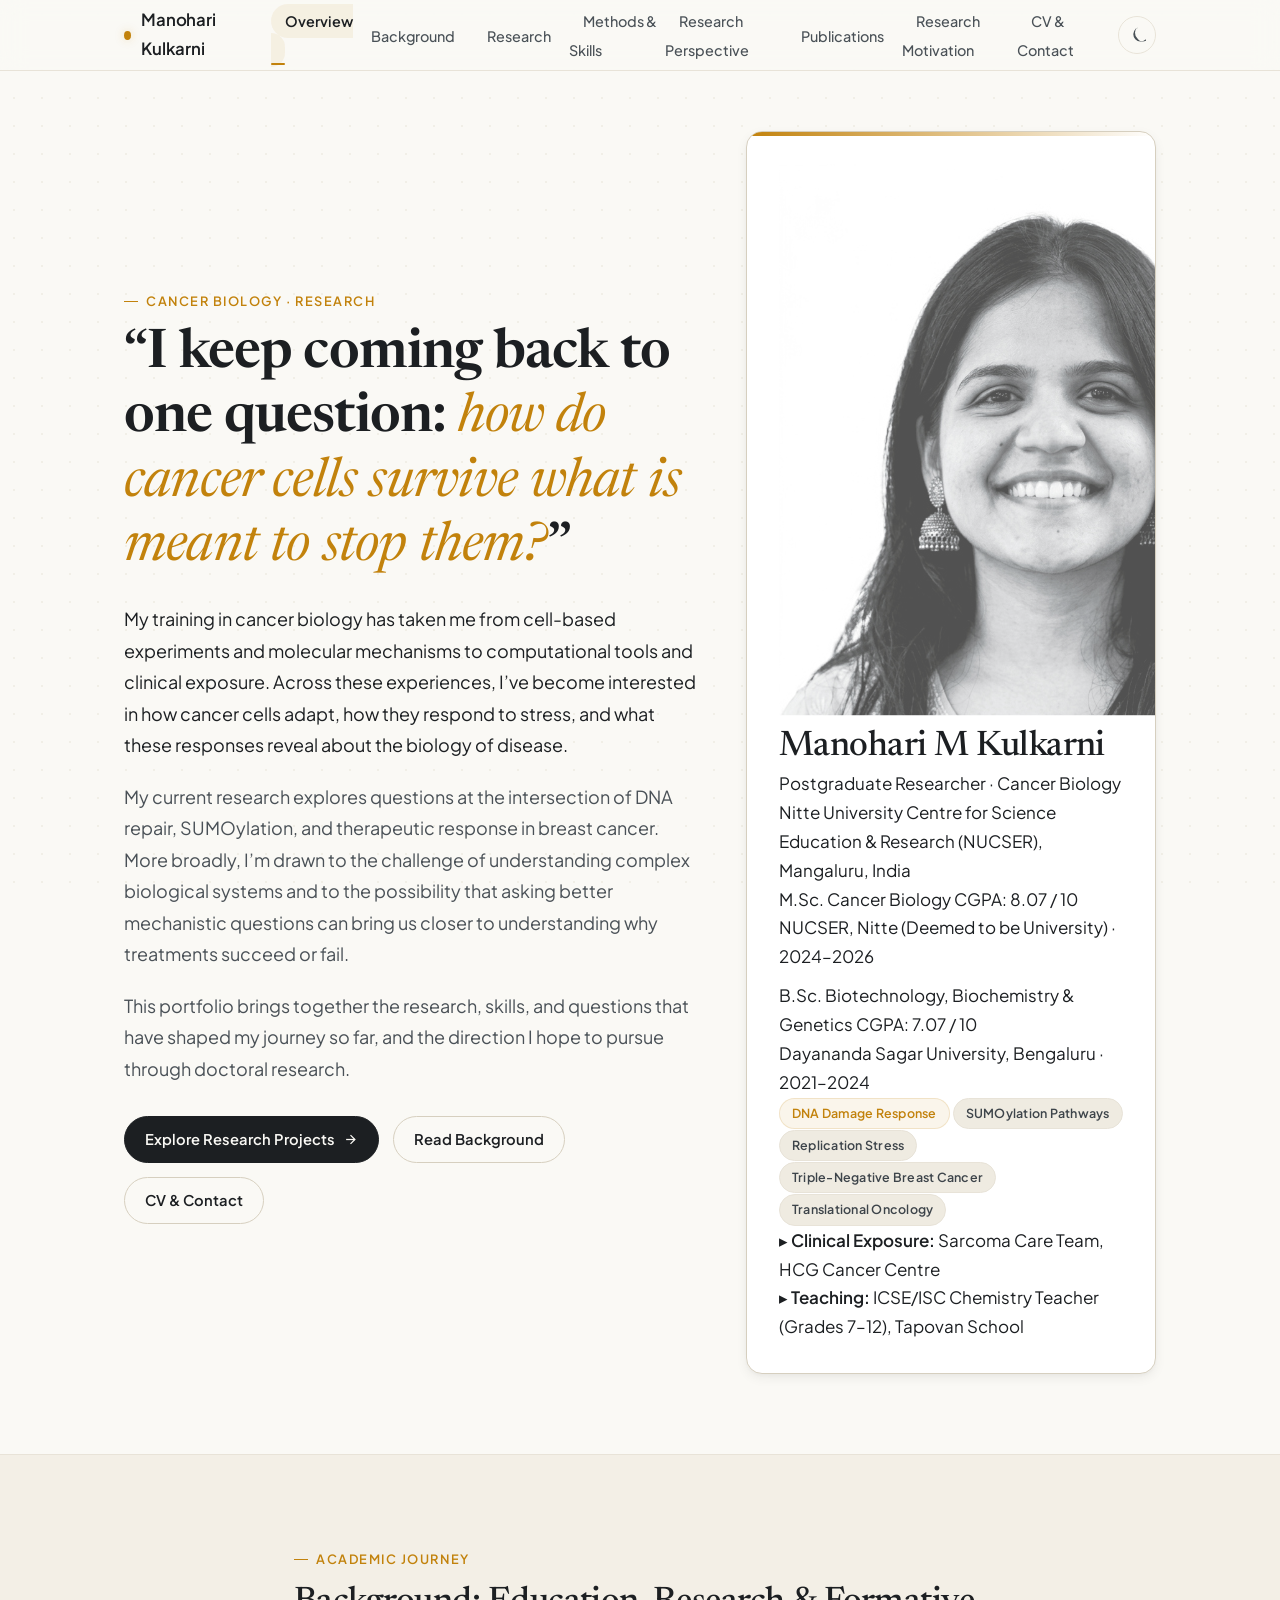
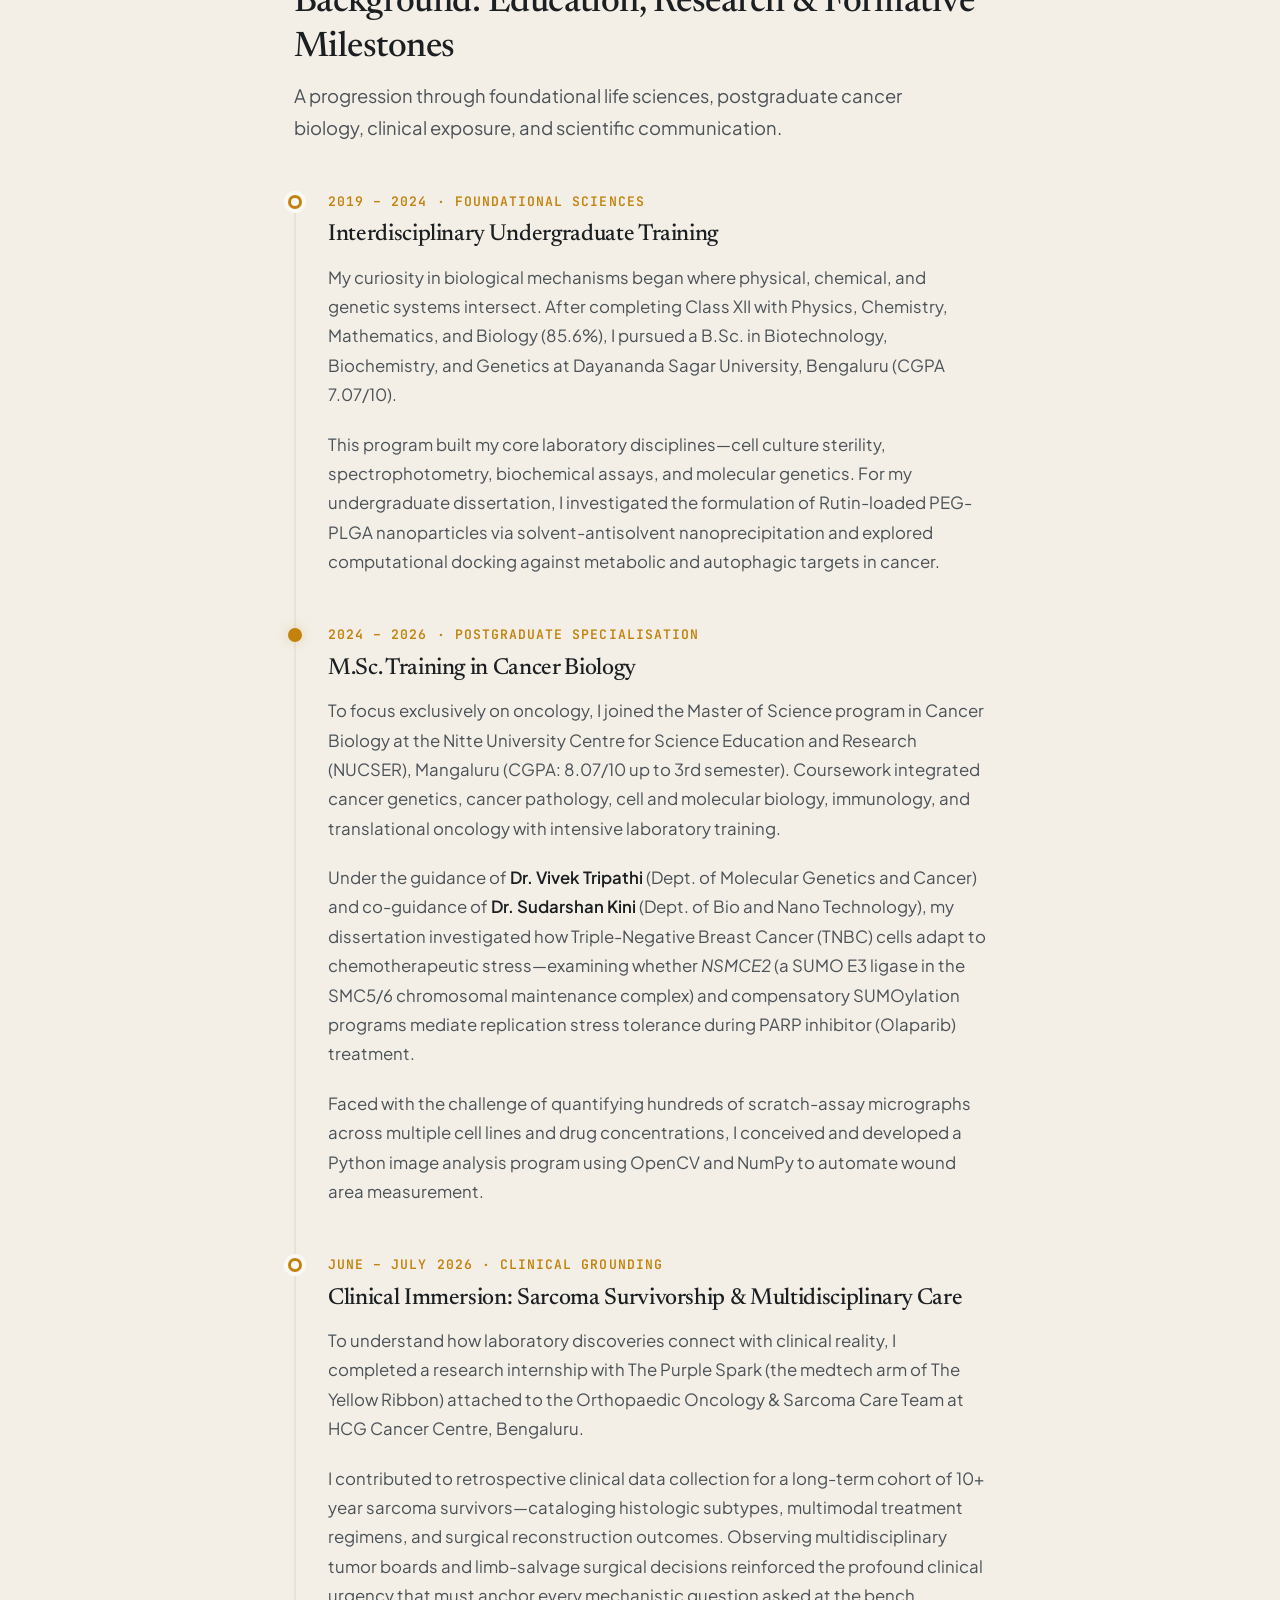
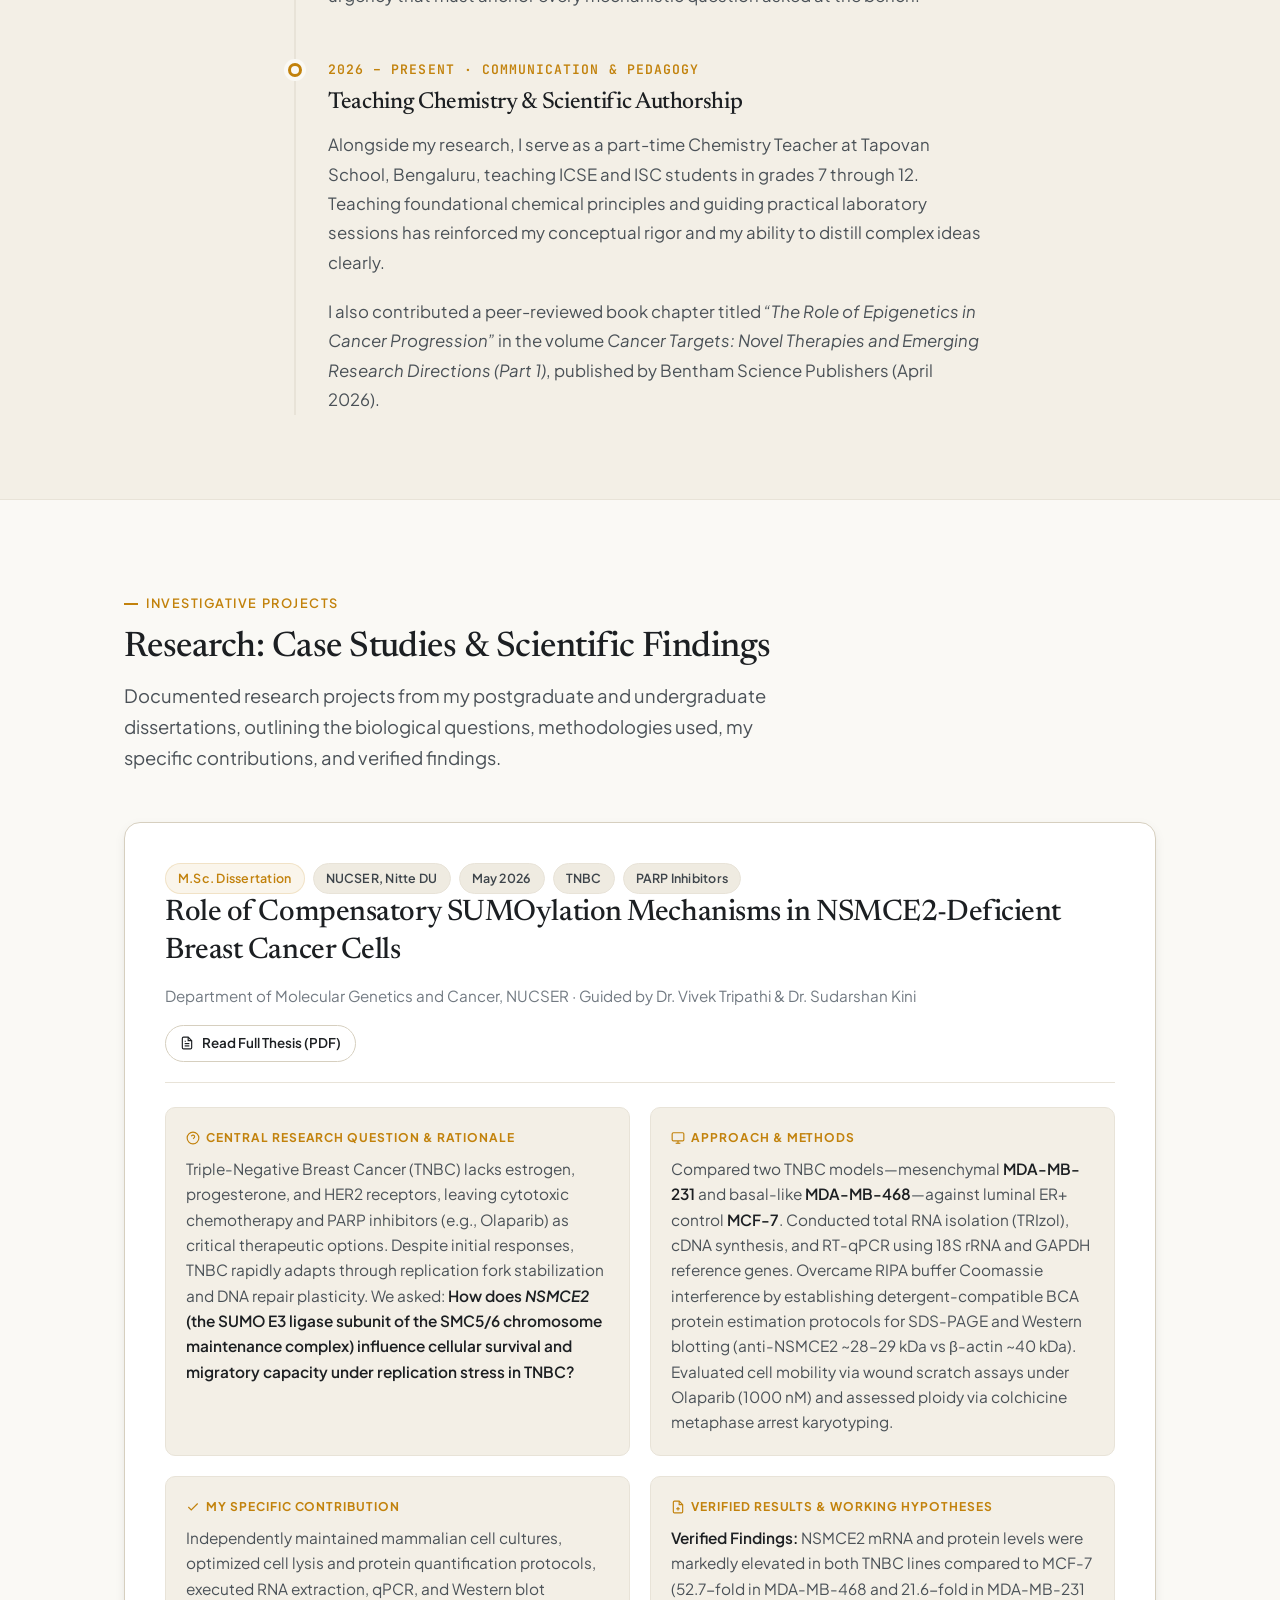
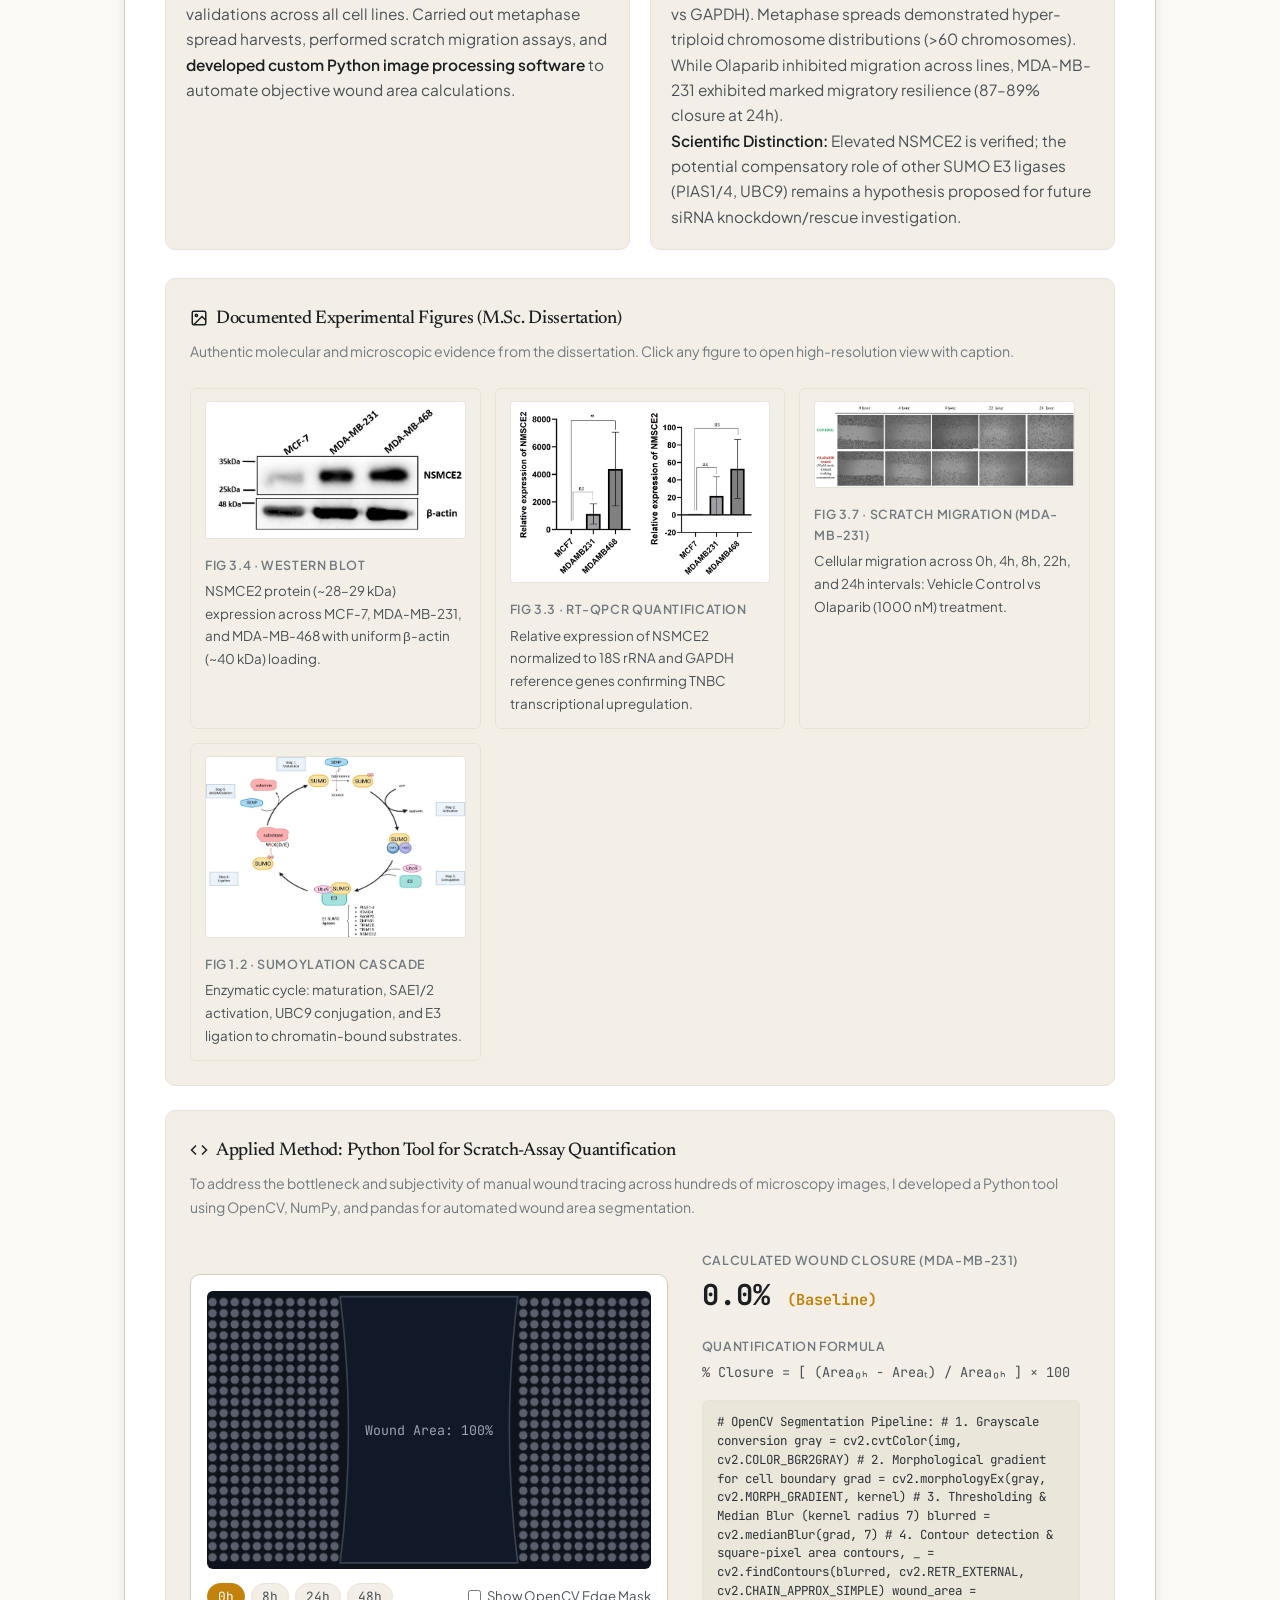
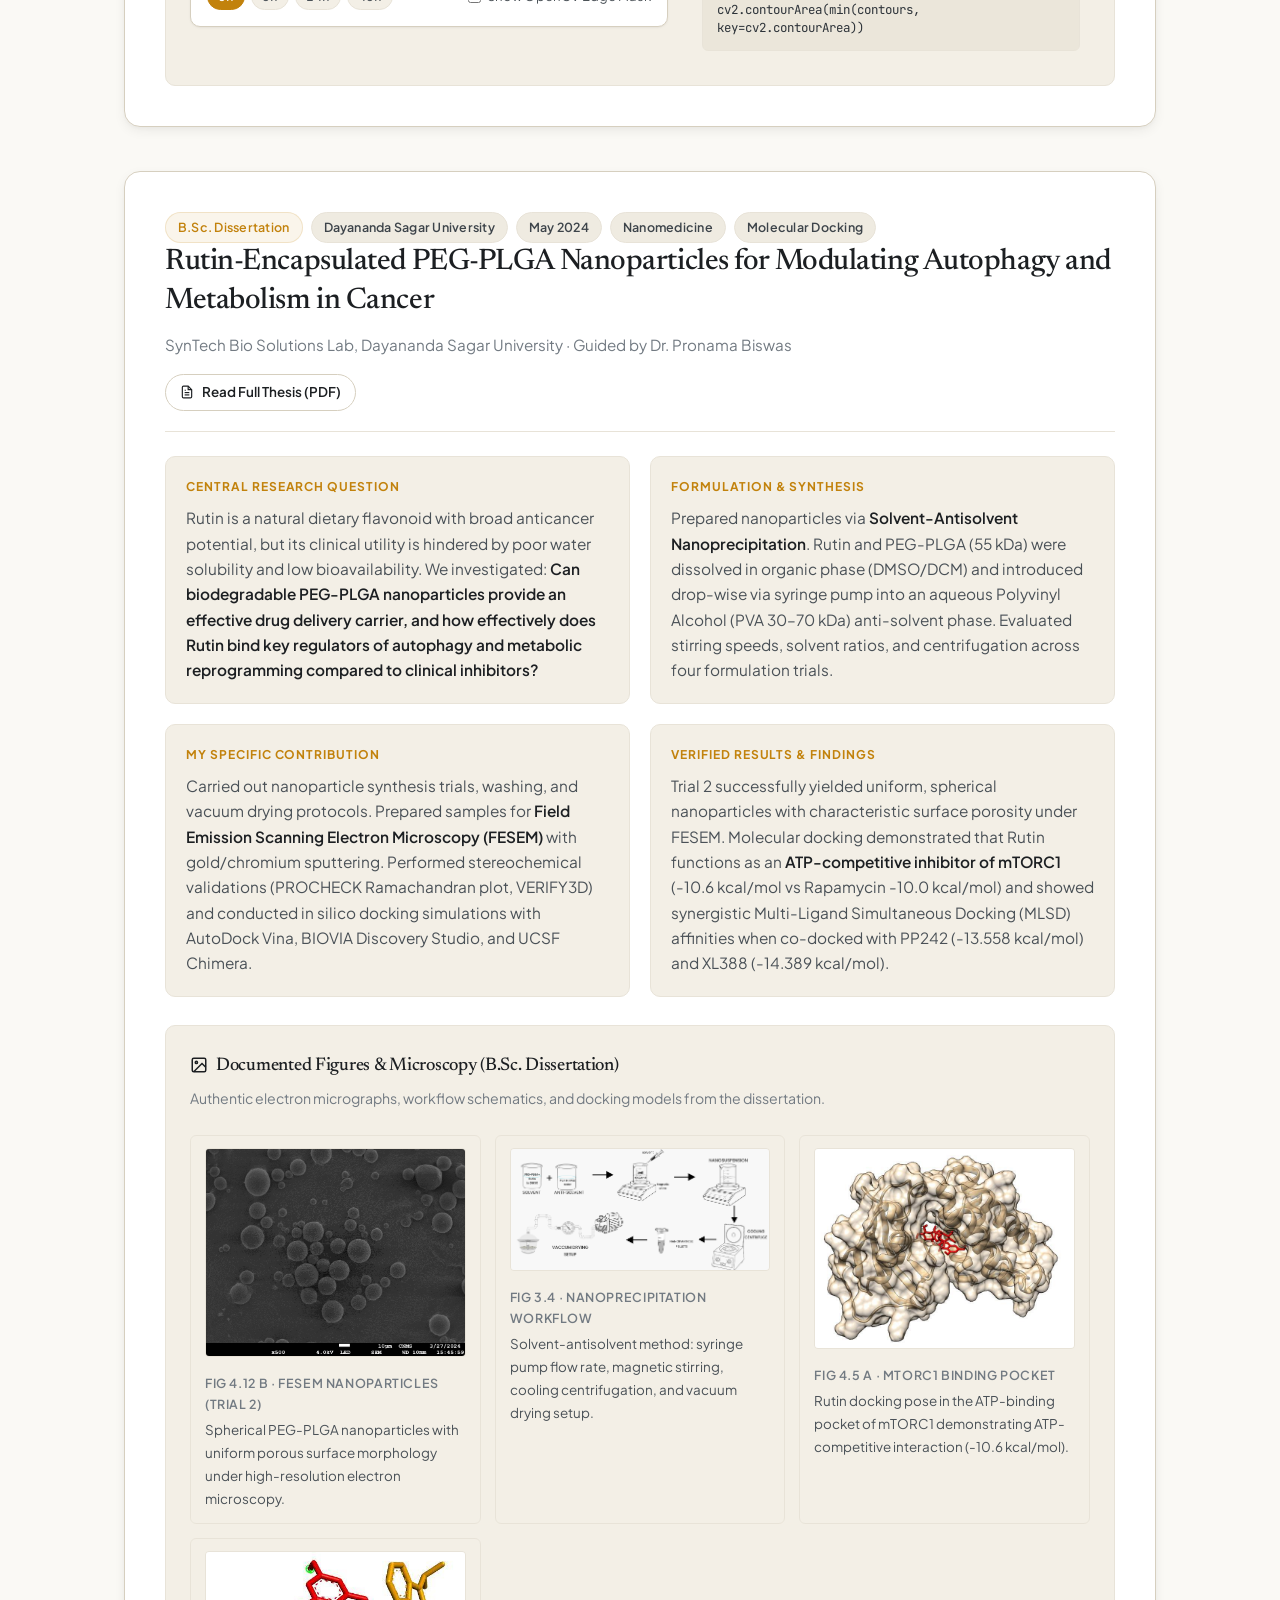
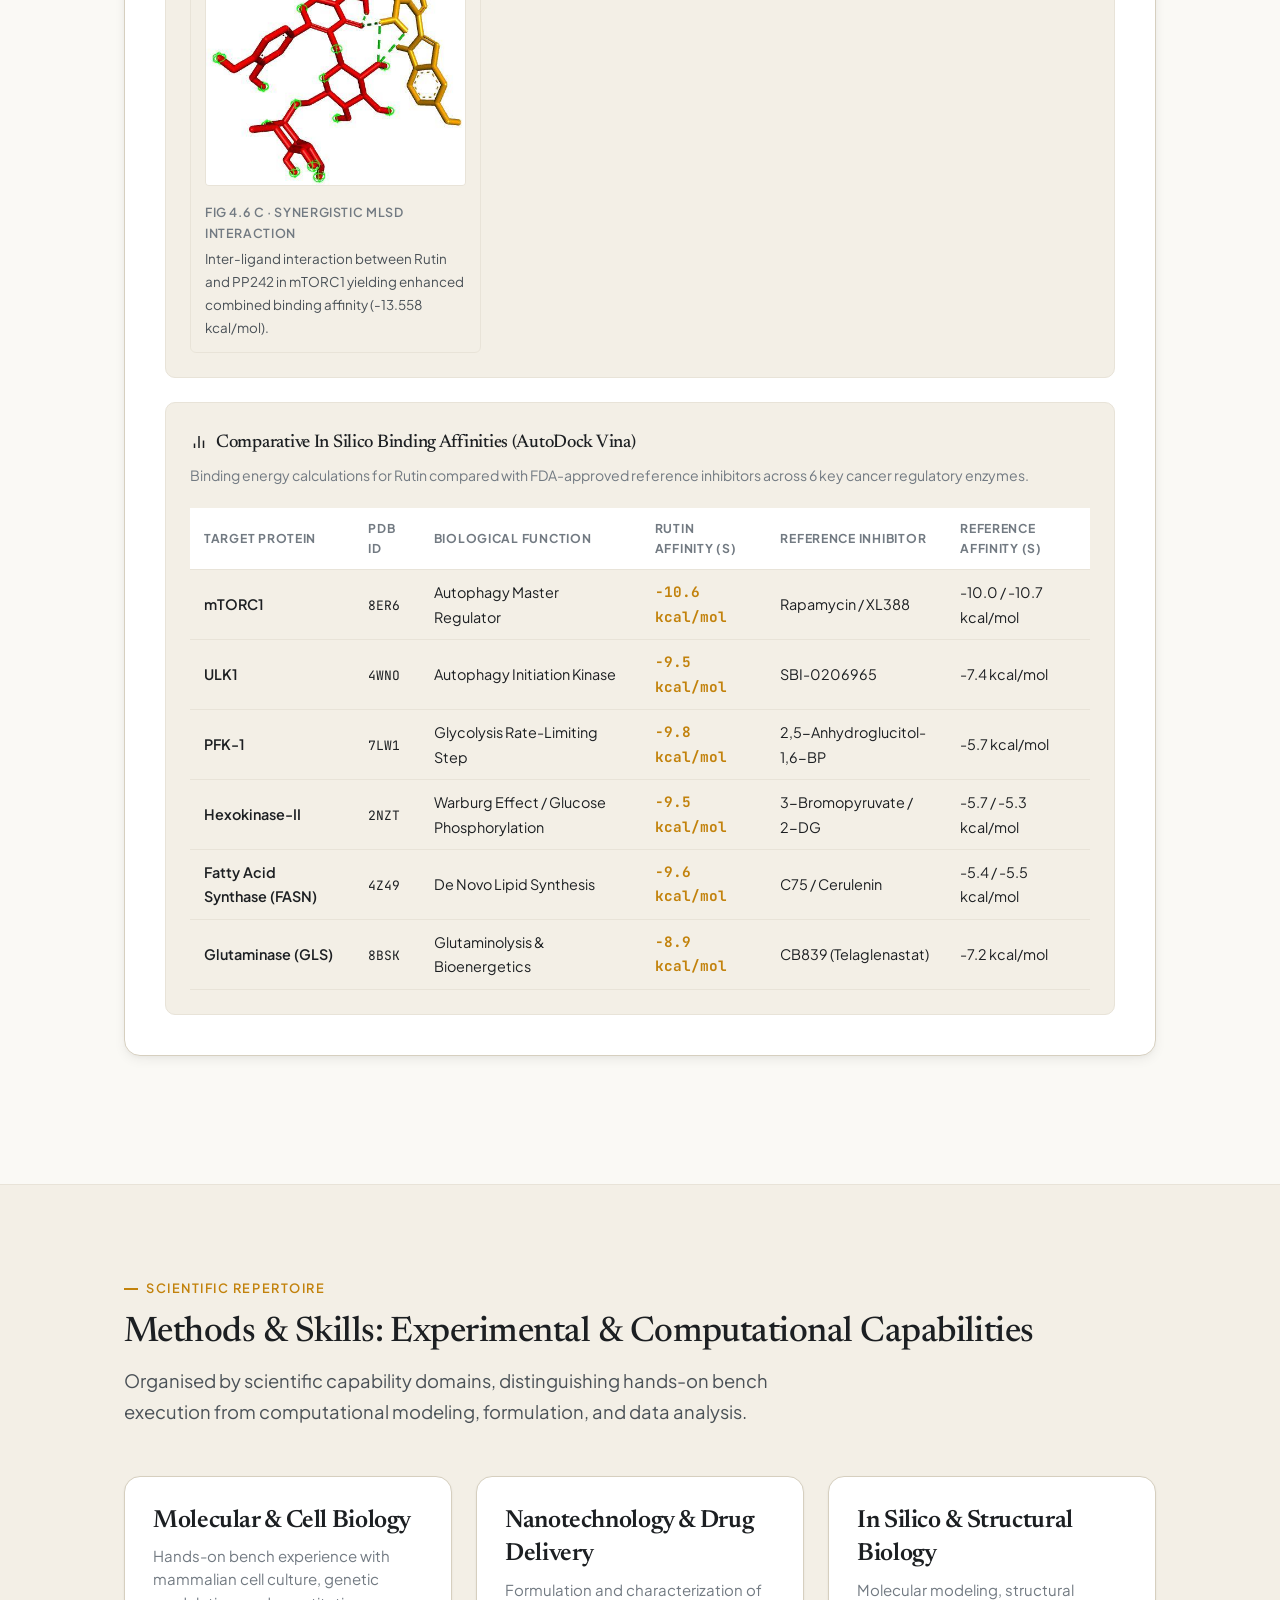
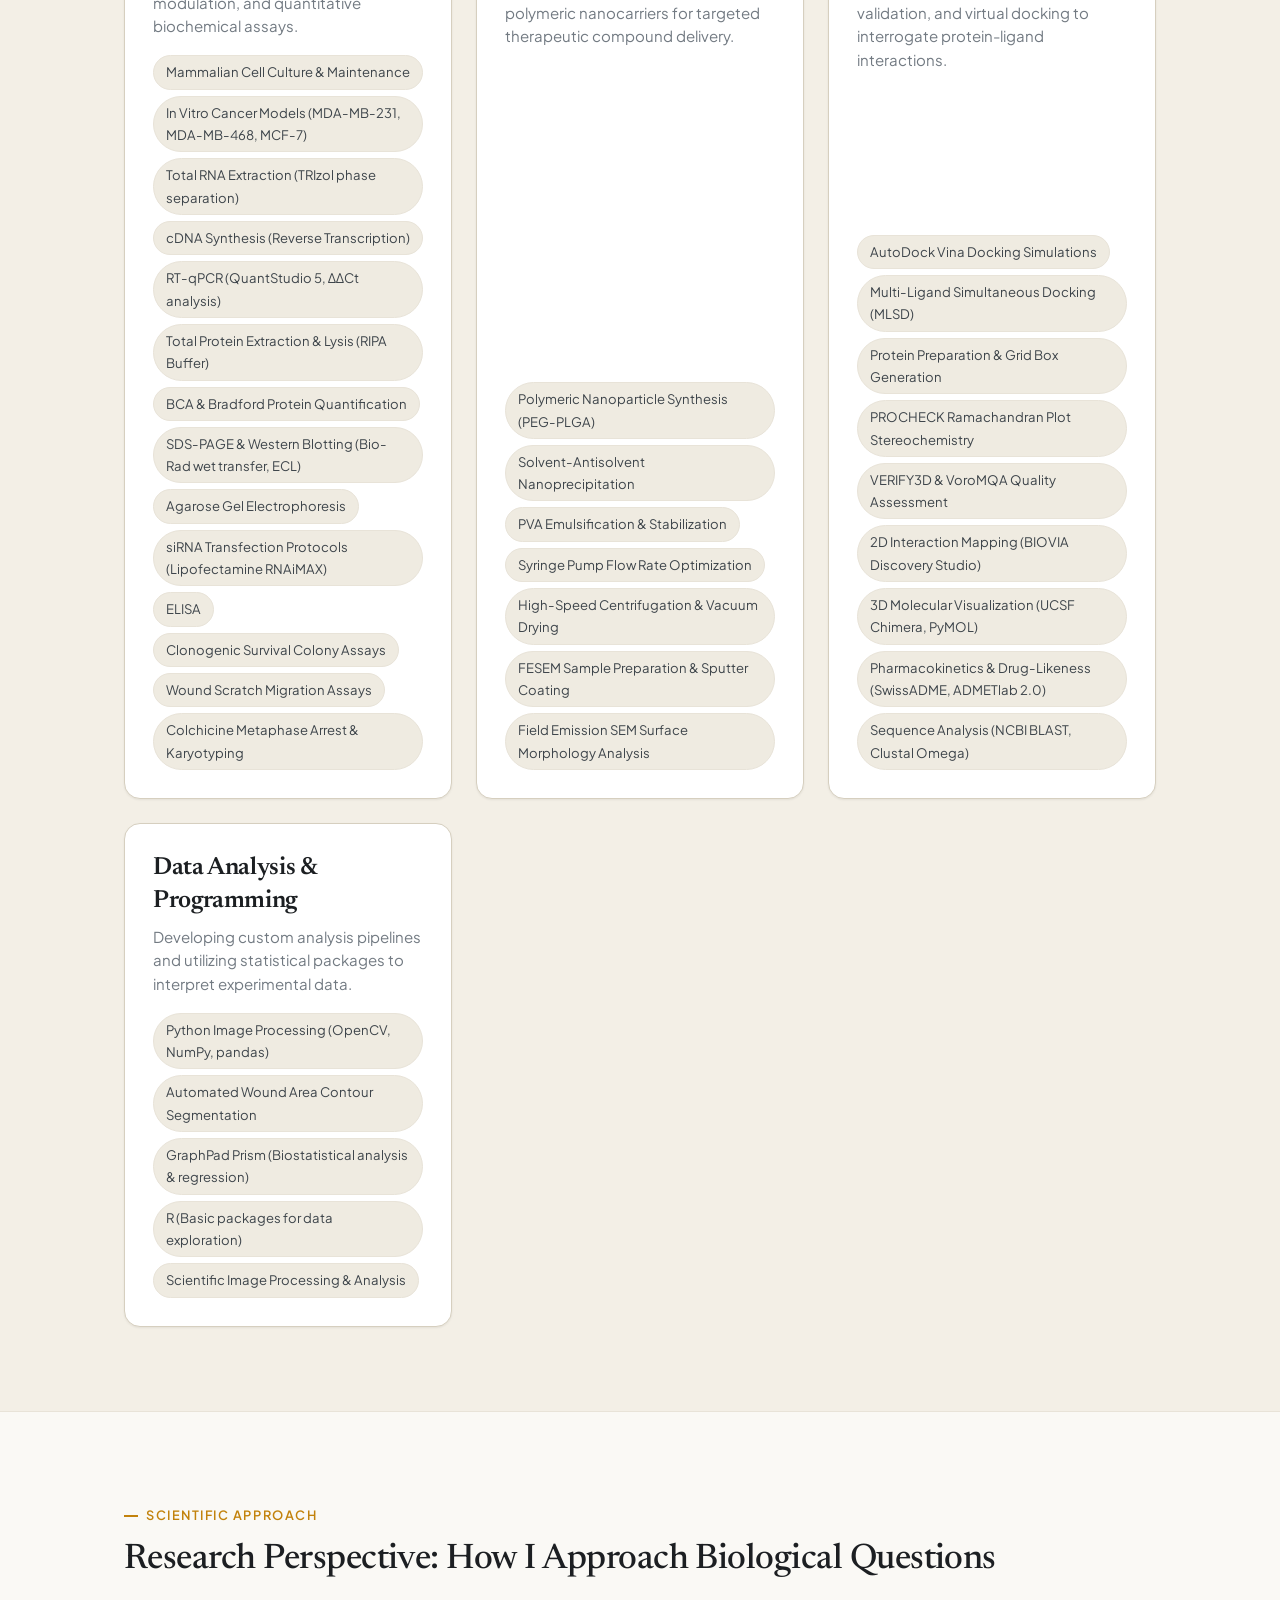
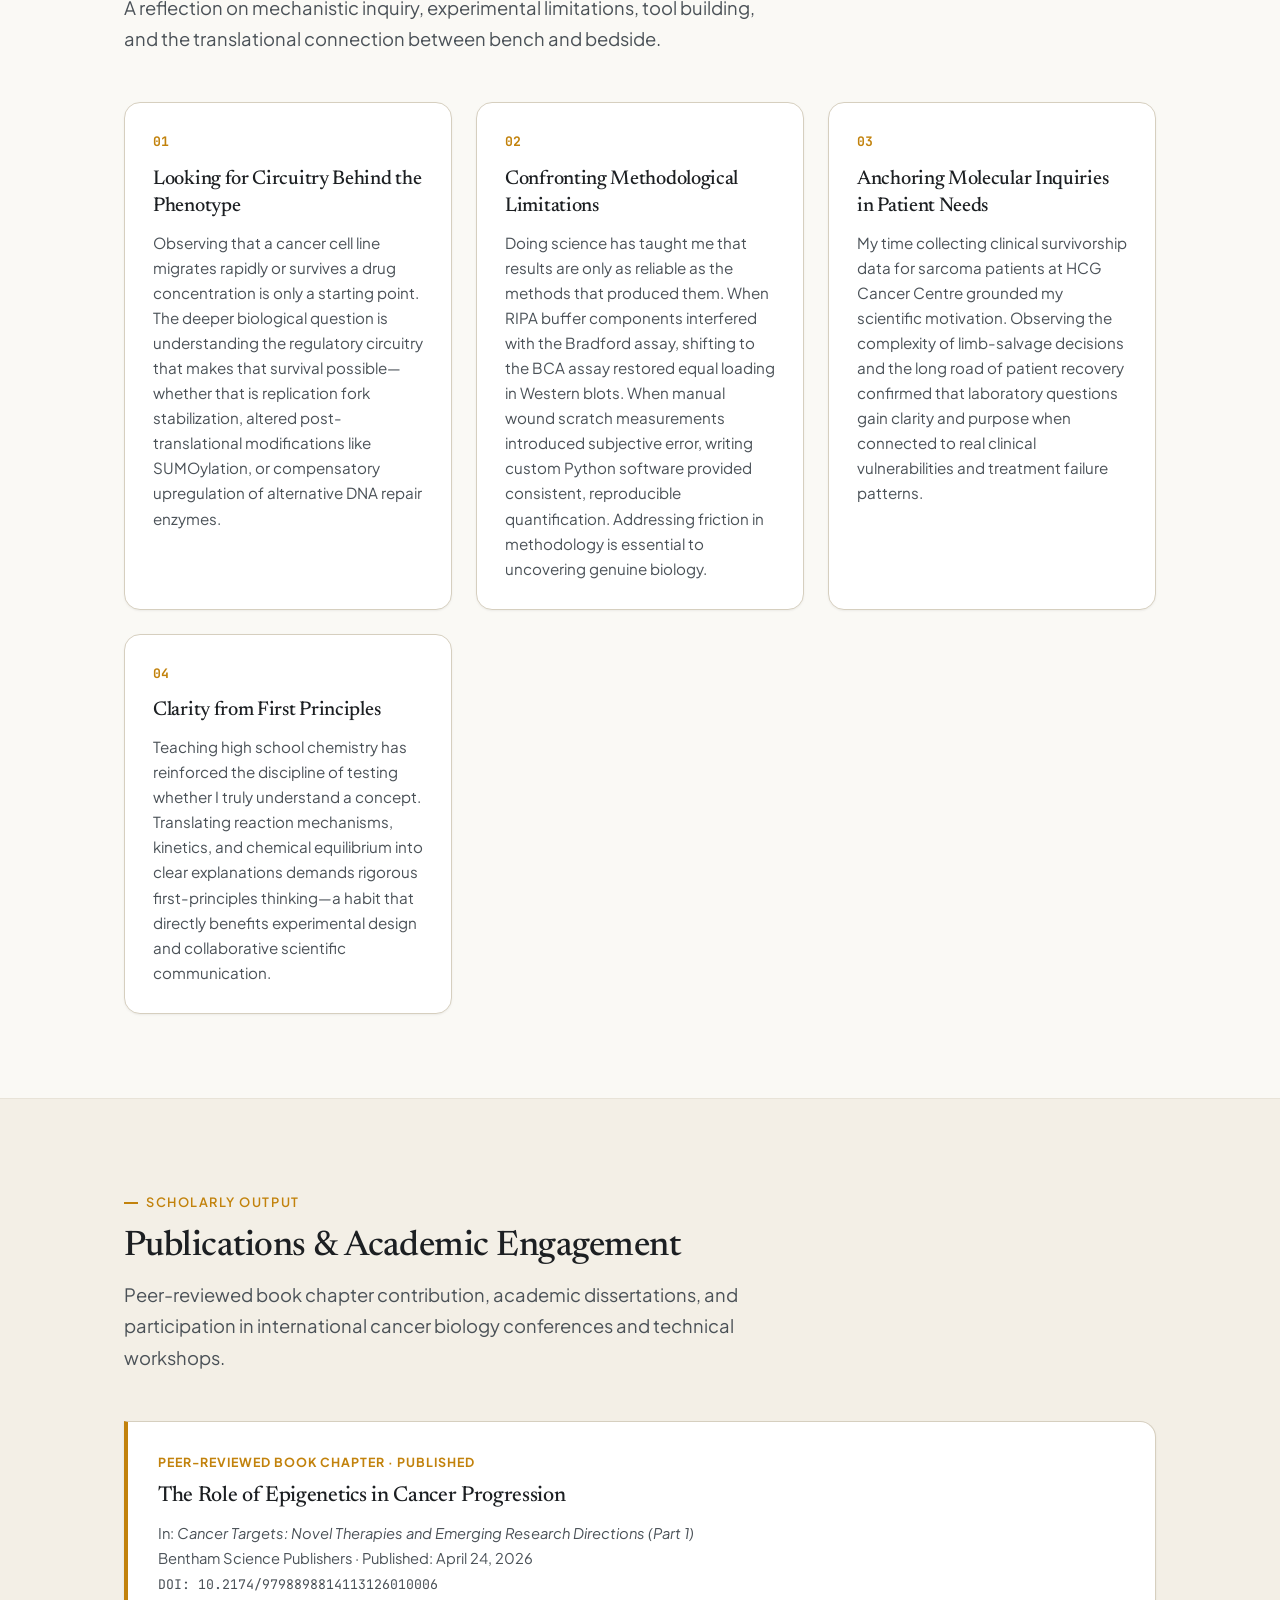
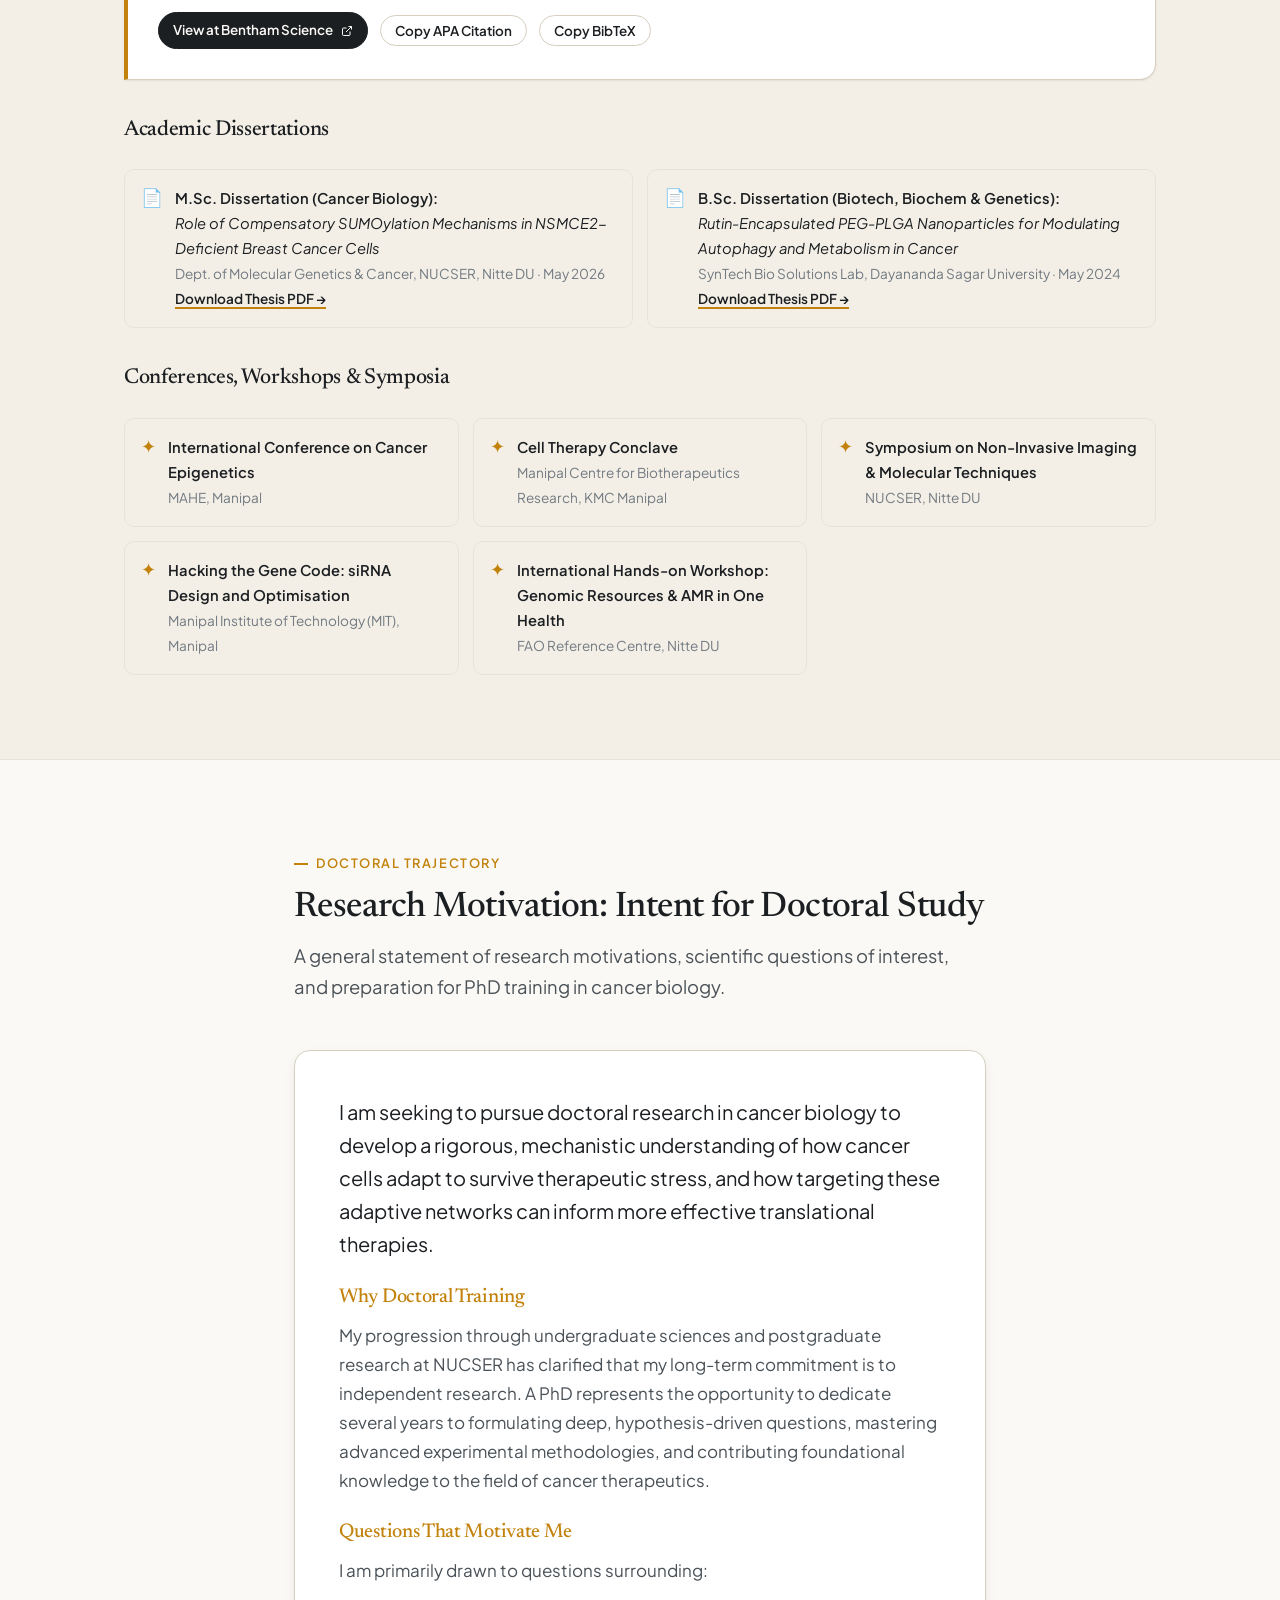
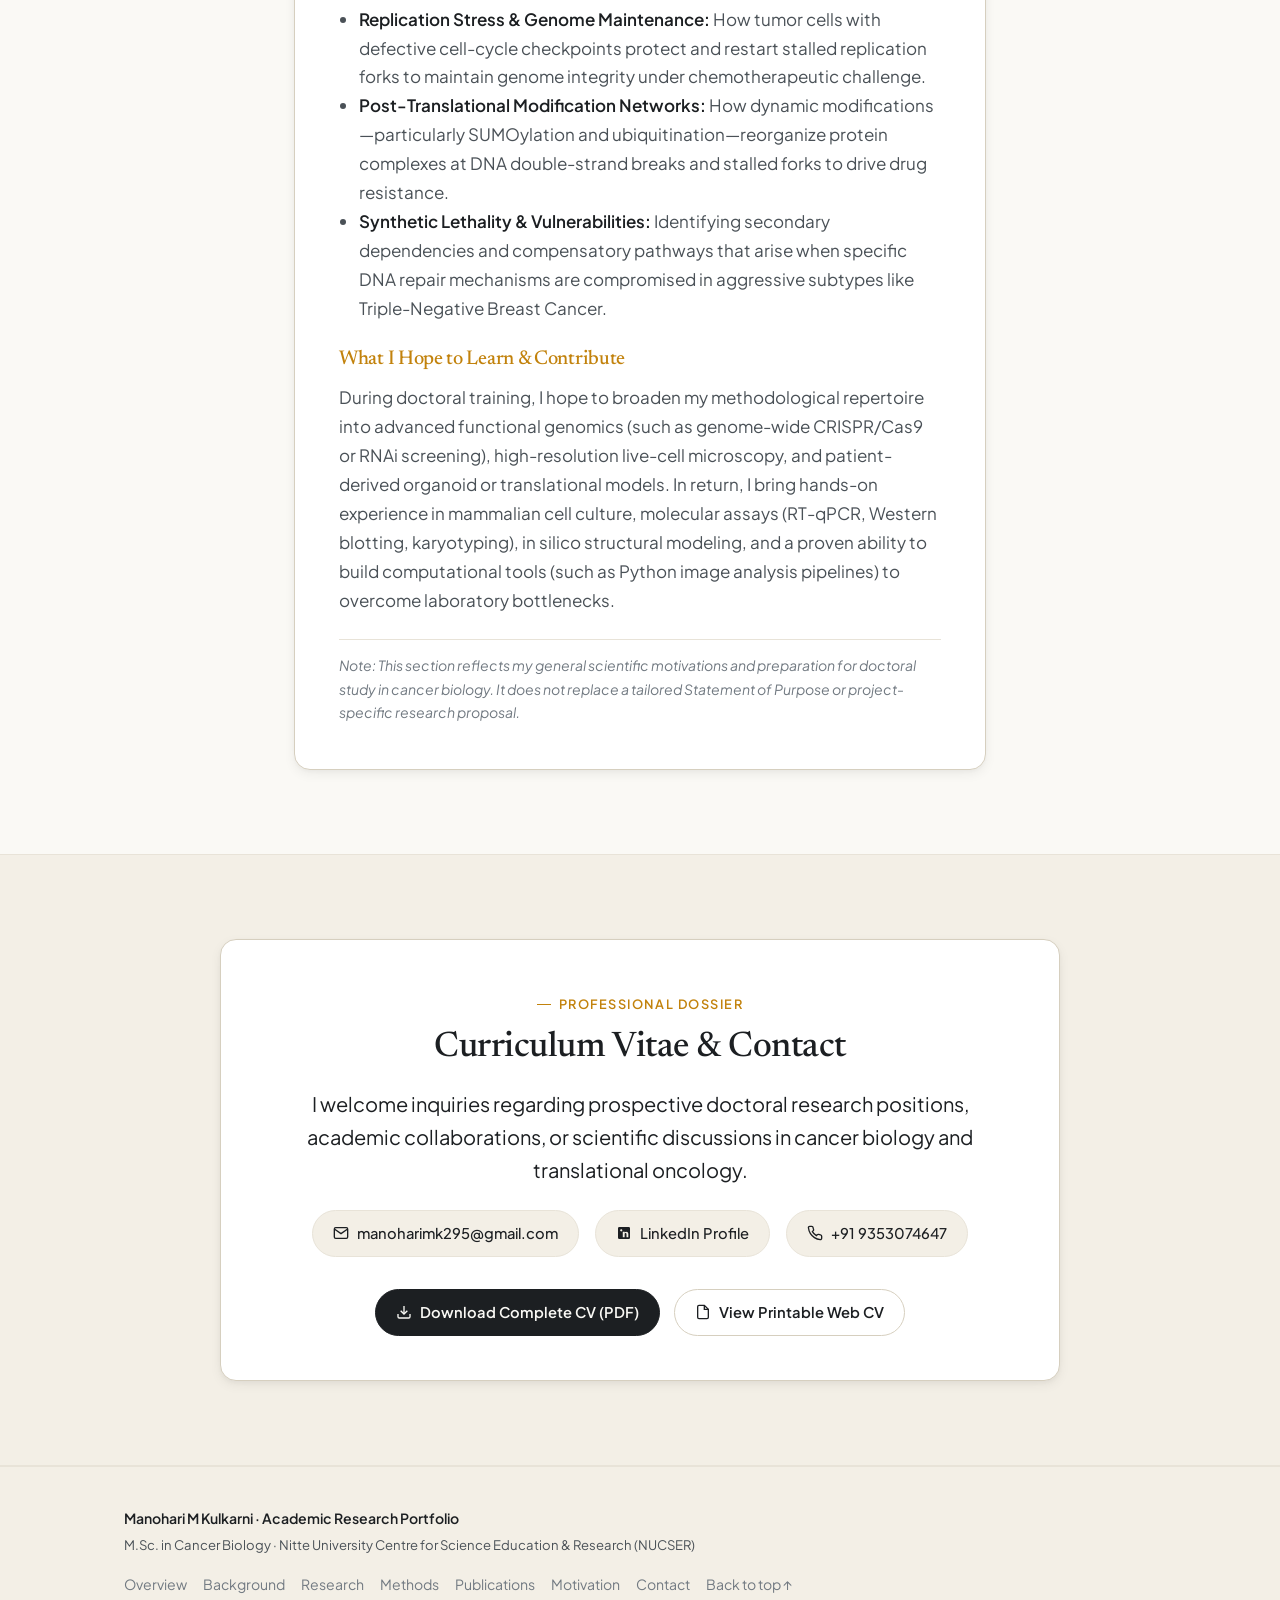
==== commit ad6f466a: "refactor: update index.html with dark theme default, revised metadata, and updated portfolio navigat" ====
--- a/index.html
+++ b/index.html
@@ -1,17 +1,17 @@
 <!DOCTYPE html>
-<html lang="en" data-theme="light">
+<html lang="en" data-theme="dark">
 <head>
   <meta charset="utf-8">
   <meta name="viewport" content="width=device-width, initial-scale=1, viewport-fit=cover">
-  <title>Manohari Kulkarni — Cancer Biologist & Translational Researcher</title>
-  <meta name="description" content="Academic research portfolio of Manohari Kulkarni, early-career cancer biologist investigating DNA damage response, SUMOylation adaptations in TNBC, nanomedicine, and translational oncology.">
-  <meta name="keywords" content="Manohari Kulkarni, Cancer Biology, NSMCE2, SUMOylation, Triple Negative Breast Cancer, PARP inhibitors, Olaparib, Nanoparticles, Rutin, Molecular Docking, Translational Oncology">
+  <title>Manohari Kulkarni — Cancer Biology & Translational Oncology Portfolio</title>
+  <meta name="description" content="PhD application research portfolio of Manohari Kulkarni, early-career cancer biologist investigating DNA repair, SUMOylation adaptations in TNBC, and translational oncology.">
+  <meta name="keywords" content="Manohari Kulkarni, Cancer Biology, PhD Portfolio, NSMCE2, SUMOylation, DNA Damage Response, Triple Negative Breast Cancer, PARP inhibitors, Olaparib, Translational Oncology">
   <meta name="author" content="Manohari Kulkarni">
 
   <!-- Open Graph / Meta -->
   <meta property="og:type" content="website">
-  <meta property="og:title" content="Manohari Kulkarni — Cancer Biologist & Translational Researcher">
-  <meta property="og:description" content="Investigating how cancer cells survive and resist cell death: connecting molecular mechanisms with patient-centered translational research.">
+  <meta property="og:title" content="Manohari Kulkarni — Cancer Biology & Translational Oncology Portfolio">
+  <meta property="og:description" content="“I keep coming back to one question: how do cancer cells survive what is meant to stop them?”">
   <meta property="og:image" content="assets/images/manohari_kulkarni.png">
 
   <!-- Google Fonts: Editorial Serif + Clean Sans + Technical Mono -->
@@ -26,35 +26,31 @@
   <!-- Sticky Executive Navigation Header -->
   <header class="site-header" id="top">
     <div class="container nav-wrapper">
-      <a href="#top" class="brand-link" aria-label="Manohari Kulkarni Home">
+      <a href="#overview" class="brand-link" aria-label="Manohari Kulkarni Home">
         <span class="brand-dot"></span>
         <span class="brand-name">Manohari Kulkarni</span>
       </a>
 
-      <!-- Desktop Nav List -->
-      <nav aria-label="Main Navigation">
+      <!-- Visible Navigation Labels (Exact Required Set) -->
+      <nav aria-label="Portfolio Sections">
         <ul class="nav-links" id="nav-links">
-          <li><a href="#about" class="nav-link">Overview</a></li>
-          <li><a href="#story" class="nav-link">Story</a></li>
+          <li><a href="#overview" class="nav-link active">Overview</a></li>
+          <li><a href="#background" class="nav-link">Background</a></li>
           <li><a href="#research" class="nav-link">Research</a></li>
-          <li><a href="#capabilities" class="nav-link">Capabilities</a></li>
-          <li><a href="#philosophy" class="nav-link">Philosophy</a></li>
+          <li><a href="#methods-skills" class="nav-link">Methods & Skills</a></li>
+          <li><a href="#perspective" class="nav-link">Research Perspective</a></li>
           <li><a href="#publications" class="nav-link">Publications</a></li>
-          <li><a href="#contact" class="nav-link">Next & Contact</a></li>
+          <li><a href="#motivation" class="nav-link">Research Motivation</a></li>
+          <li><a href="#contact" class="nav-link">CV & Contact</a></li>
         </ul>
       </nav>
 
-      <!-- Nav Actions (Theme Toggle & CV Download) -->
+      <!-- Nav Action: Theme Toggle & Mobile Menu Button -->
       <div class="nav-actions">
         <button class="btn-icon" id="theme-toggle" aria-label="Toggle visual theme (Light/Dark mode)" title="Toggle visual theme">
-          <svg id="theme-icon-sun" class="icon" viewBox="0 0 24 24" style="display:none;"><path d="M12 7c-2.76 0-5 2.24-5 5s2.24 5 5 5 5-2.24 5-5-2.24-5-5-5zM2 13h2c.55 0 1-.45 1-1s-.45-1-1-1H2c-.55 0-1 .45-1 1s.45 1 1 1zm18 0h2c.55 0 1-.45 1-1s-.45-1-1-1h-2c-.55 0-1 .45-1 1s.45 1 1 1zM11 2v2c0 .55.45 1 1 1s1-.45 1-1V2c0-.55-.45-1-1-1s-1 .45-1 1zm0 18v2c0 .55.45 1 1 1s1-.45 1-1v-2c0-.55-.45-1-1-1s-1 .45-1 1zM5.99 4.58c-.39-.39-1.03-.39-1.41 0s-.39 1.03 0 1.41l1.06 1.06c.39.39 1.03.39 1.41 0s.39-1.03 0-1.41L5.99 4.58zm12.37 12.37c-.39-.39-1.03-.39-1.41 0s-.39 1.03 0 1.41l1.06 1.06c.39.39 1.03.39 1.41 0s.39-1.03 0-1.41l-1.06-1.06zm1.06-10.96c.39-.39.39-1.03 0-1.41s-1.03-.39-1.41 0l-1.06 1.06c-.39.39-.39 1.03 0 1.41s1.03.39 1.41 0l1.06-1.06zM7.05 18.36l-1.06 1.06c-.39.39-.39 1.03 0 1.41s1.03.39 1.41 0l1.06-1.06c.39-.39.39-1.03 0-1.41s-1.02-.39-1.41 0z"/></svg>
-          <svg id="theme-icon-moon" class="icon" viewBox="0 0 24 24"><path d="M12.3 2a10 10 0 0 0-.19 14 10 10 0 0 0 11.89 3.82 1 1 0 0 0 .47-1.33 1 1 0 0 0-1.12-.56A8 8 0 1 1 10.07 3.94a1 1 0 0 0-.55-1.12A1 1 0 0 0 12.3 2z"/></svg>
+          <svg id="theme-icon-sun" class="icon" viewBox="0 0 24 24"><path d="M12 7c-2.76 0-5 2.24-5 5s2.24 5 5 5 5-2.24 5-5-2.24-5-5-5zM2 13h2c.55 0 1-.45 1-1s-.45-1-1-1H2c-.55 0-1 .45-1 1s.45 1 1 1zm18 0h2c.55 0 1-.45 1-1s-.45-1-1-1h-2c-.55 0-1 .45-1 1s.45 1 1 1zM11 2v2c0 .55.45 1 1 1s1-.45 1-1V2c0-.55-.45-1-1-1s-1 .45-1 1zm0 18v2c0 .55.45 1 1 1s1-.45 1-1v-2c0-.55-.45-1-1-1s-1 .45-1 1zM5.99 4.58c-.39-.39-1.03-.39-1.41 0s-.39 1.03 0 1.41l1.06 1.06c.39.39 1.03.39 1.41 0s.39-1.03 0-1.41L5.99 4.58zm12.37 12.37c-.39-.39-1.03-.39-1.41 0s-.39 1.03 0 1.41l1.06 1.06c.39.39 1.03.39 1.41 0s.39-1.03 0-1.41l-1.06-1.06zm1.06-10.96c.39-.39.39-1.03 0-1.41s-1.03-.39-1.41 0l-1.06 1.06c-.39.39-.39 1.03 0 1.41s1.03.39 1.41 0l1.06-1.06zM7.05 18.36l-1.06 1.06c-.39.39-.39 1.03 0 1.41s1.03.39 1.41 0l1.06-1.06c.39-.39.39-1.03 0-1.41s-1.02-.39-1.41 0z"/></svg>
+          <svg id="theme-icon-moon" class="icon" viewBox="0 0 24 24" style="display:none;"><path d="M12.3 2a10 10 0 0 0-.19 14 10 10 0 0 0 11.89 3.82 1 1 0 0 0 .47-1.33 1 1 0 0 0-1.12-.56A8 8 0 1 1 10.07 3.94a1 1 0 0 0-.55-1.12A1 1 0 0 0 12.3 2z"/></svg>
         </button>
-
-        <a href="assets/docs/Manohari_Kulkarni_CV.pdf" download="Manohari_Kulkarni_CV.pdf" class="btn btn-primary btn-sm" id="cv-header-download">
-          <svg width="14" height="14" viewBox="0 0 24 24" fill="none" stroke="currentColor" stroke-width="2.2" stroke-linecap="round" stroke-linejoin="round"><path d="M21 15v4a2 2 0 0 1-2 2H5a2 2 0 0 1-2-2v-4"></path><polyline points="7 10 12 15 17 10"></polyline><line x1="12" y1="15" x2="12" y2="3"></line></svg>
-          <span>Download CV</span>
-        </a>
 
         <button class="mobile-toggle" id="mobile-toggle" aria-label="Toggle navigation menu" aria-expanded="false">
           <svg width="20" height="20" viewBox="0 0 24 24" fill="none" stroke="currentColor" stroke-width="2"><line x1="3" y1="12" x2="21" y2="12"></line><line x1="3" y1="6" x2="21" y2="6"></line><line x1="3" y1="18" x2="21" y2="18"></line></svg>
@@ -65,23 +61,23 @@
 
   <main>
 
-    <!-- ==================== HERO SECTION ==================== -->
-    <section class="section hero" id="about">
+    <!-- ==================== 1. OVERVIEW ==================== -->
+    <section class="section hero" id="overview">
       <div class="container hero-grid">
         <div class="hero-content">
-          <div class="kicker">Cancer Biology · Translational Oncology · Bengaluru, India</div>
+          <div class="kicker">CANCER BIOLOGY · RESEARCH</div>
           <h1 class="hero-title">
-            I got tired of measuring scratch assays by hand, so <em>I taught Python to do it.</em>
+            “I keep coming back to one question: <em>how do cancer cells survive what is meant to stop them?</em>”
           </h1>
           <div class="hero-bio">
             <p class="lead">
-              That small impatience says a lot about how I do science. I pay close attention to what slows the path from a biological question to a rigorous answer, and I build the tools, protocols, or explanations needed to bridge that gap.
+              My training in cancer biology has taken me from cell-based experiments and molecular mechanisms to computational tools and clinical exposure. Across these experiences, I’ve become interested in how cancer cells adapt, how they respond to stress, and what these responses reveal about the biology of disease.
             </p>
             <p>
-              I am an M.Sc. graduate in Cancer Biology from NUCSER, Mangaluru. My research focuses on how cancer cells adapt to survive therapeutic stress—specifically how <em>NSMCE2</em>-mediated and compensatory SUMOylation rewire the DNA damage response in Triple-Negative Breast Cancer (TNBC) treated with PARP inhibitors.
+              My current research explores questions at the intersection of DNA repair, SUMOylation, and therapeutic response in breast cancer. More broadly, I’m drawn to the challenge of understanding complex biological systems and to the possibility that asking better mechanistic questions can bring us closer to understanding why treatments succeed or fail.
             </p>
             <p>
-              Grounded by clinical exposure in sarcoma patient care and strengthened by teaching high school chemistry, I am preparing for doctoral research to uncover mechanistic vulnerabilities in chemoresistant tumors.
+              This portfolio brings together the research, skills, and questions that have shaped my journey so far, and the direction I hope to pursue through doctoral research.
             </p>
           </div>
           <div class="hero-actions">
@@ -89,159 +85,155 @@
               <span>Explore Research Projects</span>
               <svg width="15" height="15" viewBox="0 0 24 24" fill="none" stroke="currentColor" stroke-width="2"><line x1="5" y1="12" x2="19" y2="12"></line><polyline points="12 5 19 12 12 19"></polyline></svg>
             </a>
-            <a href="#story" class="btn btn-outline">Read Scientific Story</a>
-            <a href="assets/docs/Manohari_Kulkarni_CV.pdf" target="_blank" class="btn btn-outline">View CV (PDF)</a>
+            <a href="#background" class="btn btn-outline">Read Background</a>
+            <a href="#contact" class="btn btn-outline">CV & Contact</a>
           </div>
         </div>
 
-        <!-- Identity & Institutional Affiliation Card -->
+        <!-- Balanced, Uncluttered Profile Card -->
         <aside class="identity-card" aria-label="Researcher profile summary">
-          <div class="identity-header">
-            <img src="assets/images/manohari_kulkarni.png" alt="Manohari Kulkarni" class="avatar-badge" style="object-fit:cover; padding:0;" onerror="this.outerHTML='<div class=\'avatar-badge\'>MK</div>'">
-            <div class="identity-title-group">
-              <h3>Manohari M Kulkarni</h3>
-              <p class="identity-subtitle">Postgraduate Researcher in Cancer Biology</p>
-            </div>
-          </div>
-
-          <div class="identity-metrics">
-            <div class="metric-item">
-              <div class="metric-label">M.Sc. Training</div>
-              <div class="metric-value">Cancer Biology (NUCSER)</div>
-              <span class="badge" style="margin-top:4px;">CGPA: 8.07 / 10</span>
-            </div>
-            <div class="metric-item">
-              <div class="metric-label">B.Sc. Training</div>
-              <div class="metric-value">Biotech, Biochem, Genetics</div>
-              <span class="badge" style="margin-top:4px;">Dayananda Sagar Univ</span>
-            </div>
-          </div>
-
-          <ul class="affiliation-list">
-            <li class="affiliation-item">
-              <span class="affiliation-icon">🔬</span>
-              <span><strong>M.Sc. Thesis:</strong> Dept. of Molecular Genetics & Cancer, NUCSER (Nitte DU)</span>
-            </li>
-            <li class="affiliation-item">
-              <span class="affiliation-icon">🏥</span>
-              <span><strong>Clinical Exposure:</strong> Sarcoma Care Team, HCG Cancer Centre & The Purple Spark</span>
-            </li>
-            <li class="affiliation-item">
-              <span class="affiliation-icon">📖</span>
-              <span><strong>Scholarly Writing:</strong> Published Book Chapter on Cancer Epigenetics (Bentham Science, 2026)</span>
-            </li>
-            <li class="affiliation-item">
-              <span class="affiliation-icon">🎓</span>
-              <span><strong>Pedagogy:</strong> ICSE/ISC Chemistry Teacher (Grades 7–12), Tapovan School</span>
-            </li>
-          </ul>
+          <div class="identity-card-inner">
+            <div class="identity-portrait-frame">
+              <img src="assets/images/manohari_kulkarni.png" alt="Manohari M Kulkarni" class="identity-portrait-img">
+            </div>
+            
+            <div class="identity-meta">
+              <h2 class="identity-name">Manohari M Kulkarni</h2>
+              <div class="identity-role">Postgraduate Researcher · Cancer Biology</div>
+              <div class="identity-affil">
+                Nitte University Centre for Science Education & Research (NUCSER), Mangaluru, India
+              </div>
+            </div>
+
+            <div class="identity-divider"></div>
+
+            <div class="identity-credentials">
+              <div class="credential-row">
+                <span class="credential-degree">M.Sc. Cancer Biology</span>
+                <span class="credential-grade">CGPA: 8.07 / 10</span>
+              </div>
+              <div class="credential-sub">NUCSER, Nitte (Deemed to be University) · 2024–2026</div>
+
+              <div class="credential-row" style="margin-top: 10px;">
+                <span class="credential-degree">B.Sc. Biotechnology, Biochemistry & Genetics</span>
+                <span class="credential-grade">CGPA: 7.07 / 10</span>
+              </div>
+              <div class="credential-sub">Dayananda Sagar University, Bengaluru · 2021–2024</div>
+            </div>
+
+            <div class="identity-divider"></div>
+
+            <div class="identity-focus-tags">
+              <span class="badge badge-accent">DNA Damage Response</span>
+              <span class="badge">SUMOylation Pathways</span>
+              <span class="badge">Replication Stress</span>
+              <span class="badge">Triple-Negative Breast Cancer</span>
+              <span class="badge">Translational Oncology</span>
+            </div>
+
+            <div class="identity-experience-notes">
+              <div class="exp-note">
+                <span class="exp-bullet">▸</span>
+                <span><strong>Clinical Exposure:</strong> Sarcoma Care Team, HCG Cancer Centre</span>
+              </div>
+              <div class="exp-note">
+                <span class="exp-bullet">▸</span>
+                <span><strong>Teaching:</strong> ICSE/ISC Chemistry Teacher (Grades 7–12), Tapovan School</span>
+              </div>
+            </div>
+          </div>
         </aside>
       </div>
     </section>
 
-    <!-- ==================== SCIENTIFIC JOURNEY (STORY) ==================== -->
-    <section class="section section-alt" id="story">
+    <!-- ==================== 2. BACKGROUND ==================== -->
+    <section class="section section-alt" id="background">
       <div class="container reading-container">
         <header class="section-header">
-          <div class="kicker">Scientific Trajectory</div>
-          <h2>My Story: The Path to Translational Oncology</h2>
+          <div class="kicker">Academic Journey</div>
+          <h2>Background: Education, Research & Formative Milestones</h2>
           <p class="section-desc">
-            A progression shaped by interdisciplinary curiosity, bench laboratory training, patient encounters, and pedagogical discipline.
+            A progression through foundational life sciences, postgraduate cancer biology, clinical exposure, and scientific communication.
           </p>
         </header>
 
         <div class="story-timeline">
 
-          <!-- Milestone 1 -->
+          <!-- Milestone 1: Undergraduate -->
           <article class="timeline-milestone">
             <div class="timeline-dot"></div>
-            <div class="timeline-date">2019 – 2024 · Undergraduate Foundations</div>
-            <h3 class="timeline-title">Where the Curiosity Began</h3>
+            <div class="timeline-date">2019 – 2024 · Foundational Sciences</div>
+            <h3 class="timeline-title">Interdisciplinary Undergraduate Training</h3>
             <div class="timeline-content">
               <p>
-                I completed Class XII with Physics, Chemistry, Mathematics, and Biology (85.6%), discovering that my deepest intellectual interest lay precisely where physical and chemical principles meet living systems.
+                My curiosity in biological mechanisms began where physical, chemical, and genetic systems intersect. After completing Class XII with Physics, Chemistry, Mathematics, and Biology (85.6%), I pursued a B.Sc. in Biotechnology, Biochemistry, and Genetics at Dayananda Sagar University, Bengaluru (CGPA 7.07/10).
               </p>
               <p>
-                Pursuing a B.Sc. in Biotechnology, Biochemistry, and Genetics at Dayananda Sagar University (CGPA 7.07/10) gave me the experimental habits, sterile culture discipline, and scientific literacy to explore cancer at the molecular level.
-              </p>
-              <div class="milestone-callout">
-                <strong>First Milestone Project (2024):</strong> Formulated Rutin-loaded PEG-PLGA nanoparticles via solvent-antisolvent nanoprecipitation and performed in silico molecular docking (AutoDock Vina, Chimera) to study how targeting autophagy (mTORC1, ULK1) and metabolic regulators (HK-II, PFK-1, FASN, GLS) could suppress tumorigenesis.
-              </div>
+                This program built my core laboratory disciplines—cell culture sterility, spectrophotometry, biochemical assays, and molecular genetics. For my undergraduate dissertation, I investigated the formulation of Rutin-loaded PEG-PLGA nanoparticles via solvent-antisolvent nanoprecipitation and explored computational docking against metabolic and autophagic targets in cancer.
+              </p>
             </div>
           </article>
 
-          <!-- Milestone 2 -->
+          <!-- Milestone 2: Postgraduate Training -->
           <article class="timeline-milestone active">
             <div class="timeline-dot"></div>
             <div class="timeline-date">2024 – 2026 · Postgraduate Specialisation</div>
-            <h3 class="timeline-title">Learning to Think and Work at the Bench</h3>
+            <h3 class="timeline-title">M.Sc. Training in Cancer Biology</h3>
             <div class="timeline-content">
               <p>
-                At Nitte University Centre for Science Education and Research (NUCSER) in Mangaluru, my M.Sc. in Cancer Biology moved from textbook pathways to long days with cell lines. 
+                To focus exclusively on oncology, I joined the Master of Science program in Cancer Biology at the Nitte University Centre for Science Education and Research (NUCSER), Mangaluru (CGPA: 8.07/10 up to 3rd semester). Coursework integrated cancer genetics, cancer pathology, cell and molecular biology, immunology, and translational oncology with intensive laboratory training.
               </p>
               <p>
-                Under the guidance of <strong>Dr. Vivek Tripathi</strong> and <strong>Dr. Sudarshan Kini</strong>, my dissertation investigated how <em>NSMCE2</em> (a SUMO E3 ligase within the SMC5/6 chromosome maintenance complex) enables Triple-Negative Breast Cancer cells to tolerate replication stress and PARP inhibitor (Olaparib) treatment.
+                Under the guidance of <strong>Dr. Vivek Tripathi</strong> (Dept. of Molecular Genetics and Cancer) and co-guidance of <strong>Dr. Sudarshan Kini</strong> (Dept. of Bio and Nano Technology), my dissertation investigated how Triple-Negative Breast Cancer (TNBC) cells adapt to chemotherapeutic stress—examining whether <em>NSMCE2</em> (a SUMO E3 ligase in the SMC5/6 chromosomal maintenance complex) and compensatory SUMOylation programs mediate replication stress tolerance during PARP inhibitor (Olaparib) treatment.
               </p>
               <p>
-                When repeated wound scratch assays produced hundreds of images that demanded manual measurement, I wrote custom Python software using OpenCV and NumPy to automate edge detection and contour area calculation. I also authored a book chapter on the role of epigenetics in cancer progression for Bentham Science.
+                Faced with the challenge of quantifying hundreds of scratch-assay micrographs across multiple cell lines and drug concentrations, I conceived and developed a Python image analysis program using OpenCV and NumPy to automate wound area measurement.
               </p>
             </div>
           </article>
 
-          <!-- Milestone 3 -->
+          <!-- Milestone 3: Clinical Exposure -->
           <article class="timeline-milestone">
             <div class="timeline-dot"></div>
             <div class="timeline-date">June – July 2026 · Clinical Grounding</div>
-            <h3 class="timeline-title">Meeting the Patients Behind the Data</h3>
+            <h3 class="timeline-title">Clinical Immersion: Sarcoma Survivorship & Multidisciplinary Care</h3>
             <div class="timeline-content">
               <p>
-                At HCG Cancer Centre in Bengaluru, as an intern with The Purple Spark (the medtech arm of The Yellow Ribbon), I contributed to clinical data collection for a long-term cohort of 10+ year sarcoma survivors under the Orthopaedic Oncology & Sarcoma Care Team.
+                To understand how laboratory discoveries connect with clinical reality, I completed a research internship with The Purple Spark (the medtech arm of The Yellow Ribbon) attached to the Orthopaedic Oncology & Sarcoma Care Team at HCG Cancer Centre, Bengaluru.
               </p>
               <p>
-                Recording sarcoma subtypes, complex multi-agent regimens, and multidisciplinary tumor board decisions brought the reality of clinical oncology into sharp focus. Research is never just a Western blot or a p-value—it represents a human life depending on whether a therapy works.
+                I contributed to retrospective clinical data collection for a long-term cohort of 10+ year sarcoma survivors—cataloging histologic subtypes, multimodal treatment regimens, and surgical reconstruction outcomes. Observing multidisciplinary tumor boards and limb-salvage surgical decisions reinforced the profound clinical urgency that must anchor every mechanistic question asked at the bench.
               </p>
             </div>
           </article>
 
-          <!-- Milestone 4 -->
+          <!-- Milestone 4: Pedagogy & Scholarly Writing -->
           <article class="timeline-milestone">
             <div class="timeline-dot"></div>
-            <div class="timeline-date">August 2026 – Present · Communication & Pedagogy</div>
-            <h3 class="timeline-title">Learning by Teaching</h3>
+            <div class="timeline-date">2026 – Present · Communication & Pedagogy</div>
+            <h3 class="timeline-title">Teaching Chemistry & Scientific Authorship</h3>
             <div class="timeline-content">
               <p>
-                I teach ICSE and ISC Chemistry to grades 7 through 12 at Tapovan School, Bengaluru. Explaining thermodynamics, reaction kinetics, and stoichiometry to young students is the ultimate test of first-principles understanding.
+                Alongside my research, I serve as a part-time Chemistry Teacher at Tapovan School, Bengaluru, teaching ICSE and ISC students in grades 7 through 12. Teaching foundational chemical principles and guiding practical laboratory sessions has reinforced my conceptual rigor and my ability to distill complex ideas clearly.
               </p>
               <p>
-                Mentoring students in laboratory practicals sharpens my patience, precision, and ability to communicate complex concepts with absolute clarity.
+                I also contributed a peer-reviewed book chapter titled <em>“The Role of Epigenetics in Cancer Progression”</em> in the volume <em>Cancer Targets: Novel Therapies and Emerging Research Directions (Part 1)</em>, published by Bentham Science Publishers (April 2026).
               </p>
             </div>
           </article>
 
-          <!-- Milestone 5 -->
-          <article class="timeline-milestone">
-            <div class="timeline-dot"></div>
-            <div class="timeline-date">Upcoming · Doctoral Research</div>
-            <h3 class="timeline-title">The Next Step: A PhD in Cancer Biology</h3>
-            <div class="timeline-content">
-              <p>
-                I am prepared to undertake doctoral training where I can formulate rigorous questions about cancer survival adaptations, test them at the bench with modern molecular tools, and contribute findings that have genuine translational potential.
-              </p>
-            </div>
-          </article>
-
         </div>
       </div>
     </section>
 
-    <!-- ==================== RESEARCH CASE STUDIES ==================== -->
+    <!-- ==================== 3. RESEARCH ==================== -->
     <section class="section" id="research">
       <div class="container">
         <header class="section-header">
-          <div class="kicker">Primary Research</div>
-          <h2>Investigative Case Studies</h2>
+          <div class="kicker">Investigative Projects</div>
+          <h2>Research: Case Studies & Scientific Findings</h2>
           <p class="section-desc">
-            Detailed dissections of completed experimental and computational research projects, highlighting the biological question, experimental rationale, methodology, and verified findings.
+            Documented research projects from my postgraduate and undergraduate dissertations, outlining the biological questions, methodologies used, my specific contributions, and verified findings.
           </p>
         </header>
 
@@ -251,16 +243,16 @@
             <div>
               <div class="project-tags">
                 <span class="badge badge-accent">M.Sc. Dissertation</span>
+                <span class="badge">NUCSER, Nitte DU</span>
                 <span class="badge">May 2026</span>
                 <span class="badge">TNBC</span>
                 <span class="badge">PARP Inhibitors</span>
-                <span class="badge">Python Automation</span>
               </div>
               <h3 class="project-title">
                 Role of Compensatory SUMOylation Mechanisms in NSMCE2-Deficient Breast Cancer Cells
               </h3>
               <p class="project-institution">
-                Department of Molecular Genetics and Cancer, NUCSER, Nitte (Deemed to be University) · Guided by Dr. Vivek Tripathi & Dr. Sudarshan Kini
+                Department of Molecular Genetics and Cancer, NUCSER · Guided by Dr. Vivek Tripathi & Dr. Sudarshan Kini
               </p>
             </div>
             <div>
@@ -271,129 +263,121 @@
             </div>
           </header>
 
-          <!-- Quad Narrative Breakdown -->
+          <!-- 4-Part Structured Research Narrative -->
           <div class="science-quad-grid">
             <div class="quad-box">
               <div class="quad-label">
                 <svg width="14" height="14" viewBox="0 0 24 24" fill="none" stroke="currentColor" stroke-width="2"><circle cx="12" cy="12" r="10"></circle><path d="M9.09 9a3 3 0 0 1 5.83 1c0 2-3 3-3 3"></path><line x1="12" y1="17" x2="12.01" y2="17"></line></svg>
-                Biological Question
+                Central Research Question & Rationale
               </div>
               <div class="quad-content">
-                Triple-Negative Breast Cancer (TNBC) suffers from severe replication stress and genomic instability, yet develops marked resistance to DNA-damaging therapies like PARP inhibitors (Olaparib). Does <strong>NSMCE2</strong> (the SUMO E3 ligase in the SMC5/6 chromosomal maintenance complex) coordinate an adaptive survival response that protects stalled replication forks and confers chemoresistance?
-              </div>
-            </div>
-
-            <div class="quad-box">
-              <div class="quad-label">
-                <svg width="14" height="14" viewBox="0 0 24 24" fill="none" stroke="currentColor" stroke-width="2"><path d="M22 12h-4l-3 9L9 3l-3 9H2"></path></svg>
-                Hypothesis & Rationale
-              </div>
-              <div class="quad-content">
-                We hypothesized that elevated NSMCE2 expression provides an adaptive mechanism allowing TNBC cells to survive chronic replication stress. When perturbed, cells may leverage compensatory SUMOylation nodes (e.g. UBC9, PIAS1/4) to maintain chromatin stability, avoid fork collapse, and sustain cellular migration under chemotherapeutic pressure.
+                Triple-Negative Breast Cancer (TNBC) lacks estrogen, progesterone, and HER2 receptors, leaving cytotoxic chemotherapy and PARP inhibitors (e.g., Olaparib) as critical therapeutic options. Despite initial responses, TNBC rapidly adapts through replication fork stabilization and DNA repair plasticity. We asked: <strong>How does <em>NSMCE2</em> (the SUMO E3 ligase subunit of the SMC5/6 chromosome maintenance complex) influence cellular survival and migratory capacity under replication stress in TNBC?</strong>
               </div>
             </div>
 
             <div class="quad-box">
               <div class="quad-label">
                 <svg width="14" height="14" viewBox="0 0 24 24" fill="none" stroke="currentColor" stroke-width="2"><rect x="2" y="3" width="20" height="14" rx="2" ry="2"></rect><line x1="8" y1="21" x2="16" y2="21"></line><line x1="12" y1="17" x2="12" y2="21"></line></svg>
-                Experimental Approach
+                Approach & Methods
               </div>
               <div class="quad-content">
-                Compared two TNBC lines (mesenchymal <strong>MDA-MB-231</strong> and basal-like <strong>MDA-MB-468</strong>) against luminal ER+ control (<strong>MCF-7</strong>).
-                Conducted RT-qPCR (18S rRNA & GAPDH reference genes), resolved protein quantification discrepancies by switching from Bradford to detergent-compatible BCA assay, performed Western blotting (anti-NSMCE2 ~28–29 kDa vs β-actin ~40 kDa), colchicine metaphase karyotyping, and wound-scratch migration assays under Olaparib (1000 nM).
+                Compared two TNBC models—mesenchymal <strong>MDA-MB-231</strong> and basal-like <strong>MDA-MB-468</strong>—against luminal ER+ control <strong>MCF-7</strong>.
+                Conducted total RNA isolation (TRIzol), cDNA synthesis, and RT-qPCR using 18S rRNA and GAPDH reference genes. Overcame RIPA buffer Coomassie interference by establishing detergent-compatible BCA protein estimation protocols for SDS-PAGE and Western blotting (anti-NSMCE2 ~28–29 kDa vs β-actin ~40 kDa). Evaluated cell mobility via wound scratch assays under Olaparib (1000 nM) and assessed ploidy via colchicine metaphase arrest karyotyping.
+              </div>
+            </div>
+
+            <div class="quad-box">
+              <div class="quad-label">
+                <svg width="14" height="14" viewBox="0 0 24 24" fill="none" stroke="currentColor" stroke-width="2"><polyline points="20 6 9 17 4 12"></polyline></svg>
+                My Specific Contribution
+              </div>
+              <div class="quad-content">
+                Independently maintained mammalian cell cultures, optimized cell lysis and protein quantification protocols, executed RNA extraction, qPCR, and Western blot validations across all cell lines. Carried out metaphase spread harvests, performed scratch migration assays, and <strong>developed custom Python image processing software</strong> to automate objective wound area calculations.
               </div>
             </div>
 
             <div class="quad-box">
               <div class="quad-label">
                 <svg width="14" height="14" viewBox="0 0 24 24" fill="none" stroke="currentColor" stroke-width="2"><path d="M14 2H6a2 2 0 0 0-2 2v16a2 2 0 0 0 2 2h12a2 2 0 0 0 2-2V8z"></path><polyline points="14 2 14 8 20 8"></polyline><line x1="12" y1="18" x2="12" y2="12"></line><line x1="9" y1="15" x2="15" y2="15"></line></svg>
-                Verified Key Findings
+                Verified Results & Working Hypotheses
               </div>
               <div class="quad-content">
-                <strong>1. Upregulation:</strong> NSMCE2 mRNA and protein levels were significantly higher in both TNBC lines compared to MCF-7 (52.7-fold in MDA-MB-468, 21.6-fold in MDA-MB-231 vs GAPDH).<br>
-                <strong>2. Migration Resilience:</strong> While Olaparib inhibited migration across all cell lines, MDA-MB-231 exhibited partial resistance to anti-migratory effects (87–89% closure at 24h).<br>
-                <strong>3. Hyper-triploidy:</strong> Metaphase spreads demonstrated hyper-triploid chromosome distributions (>60 chromosomes).
-              </div>
-            </div>
-          </div>
-
-          <!-- Genuine Thesis Evidence Figures Grid -->
+                <strong>Verified Findings:</strong> NSMCE2 mRNA and protein levels were markedly elevated in both TNBC lines compared to MCF-7 (52.7-fold in MDA-MB-468 and 21.6-fold in MDA-MB-231 vs GAPDH). Metaphase spreads demonstrated hyper-triploid chromosome distributions (>60 chromosomes). While Olaparib inhibited migration across lines, MDA-MB-231 exhibited marked migratory resilience (87–89% closure at 24h).<br>
+                <strong>Scientific Distinction:</strong> Elevated NSMCE2 is verified; the potential compensatory role of other SUMO E3 ligases (PIAS1/4, UBC9) remains a hypothesis proposed for future siRNA knockdown/rescue investigation.
+              </div>
+            </div>
+          </div>
+
+          <!-- Authentic Thesis Evidence Figures Grid -->
           <div class="project-spotlight">
             <h4 class="spotlight-title">
               <svg width="18" height="18" viewBox="0 0 24 24" fill="none" stroke="currentColor" stroke-width="2"><rect x="3" y="3" width="18" height="18" rx="2" ry="2"></rect><circle cx="8.5" cy="8.5" r="1.5"></circle><polyline points="21 15 16 10 5 21"></polyline></svg>
-              <span>Experimental Evidence & Dissertation Figures</span>
+              <span>Documented Experimental Figures (M.Sc. Dissertation)</span>
             </h4>
-            <p class="spotlight-subtitle">Authentic molecular and microscopic data extracted directly from the M.Sc. dissertation.</p>
+            <p class="spotlight-subtitle">Authentic molecular and microscopic evidence from the dissertation. Click any figure to open high-resolution view with caption.</p>
 
             <div class="conf-grid" style="grid-template-columns: repeat(auto-fit, minmax(240px, 1fr));">
               <!-- Figure 1: Western Blot -->
-              <div class="metric-item figure-thumbnail" data-modal="modal-wb" style="cursor:pointer;" title="Click to enlarge Western blot">
+              <div class="metric-item figure-thumbnail" data-modal="modal-wb" style="cursor:pointer;" title="Click to view full Western blot">
                 <img src="assets/images/msc_western_blot_and_mcf7_scratch_1.jpg" alt="Western Blot of NSMCE2 vs beta-actin" style="width:100%; border-radius:4px; margin-bottom:8px; border:1px solid var(--line-subtle);">
                 <div class="stat-label">Fig 3.4 · Western Blot</div>
                 <div style="font-size:0.84rem; color:var(--text-secondary); margin-top:4px;">
-                  NSMCE2 protein (~28-29 kDa) across MCF-7, MDA-MB-231, and MDA-MB-468 with uniform β-actin (~40 kDa) loading.
+                  NSMCE2 protein (~28–29 kDa) expression across MCF-7, MDA-MB-231, and MDA-MB-468 with uniform β-actin (~40 kDa) loading.
                 </div>
               </div>
 
               <!-- Figure 2: qPCR Expression -->
-              <div class="metric-item figure-thumbnail" data-modal="modal-qpcr" style="cursor:pointer;" title="Click to enlarge qPCR chart">
+              <div class="metric-item figure-thumbnail" data-modal="modal-qpcr" style="cursor:pointer;" title="Click to view full qPCR chart">
                 <img src="assets/images/msc_qpcr_expression_1.png" alt="Relative gene expression of NSMCE2" style="width:100%; border-radius:4px; margin-bottom:8px; border:1px solid var(--line-subtle);">
                 <div class="stat-label">Fig 3.3 · RT-qPCR Quantification</div>
                 <div style="font-size:0.84rem; color:var(--text-secondary); margin-top:4px;">
-                  Relative expression of NSMCE2 normalized to 18S rRNA and GAPDH confirming TNBC upregulation.
-                </div>
-              </div>
-
-              <!-- Figure 3: Wound Scratch Microscopy -->
-              <div class="metric-item figure-thumbnail" data-modal="modal-scratch" style="cursor:pointer;" title="Click to enlarge scratch assay">
+                  Relative expression of NSMCE2 normalized to 18S rRNA and GAPDH reference genes confirming TNBC transcriptional upregulation.
+                </div>
+              </div>
+
+              <!-- Figure 3: Scratch Assay Microscopy -->
+              <div class="metric-item figure-thumbnail" data-modal="modal-scratch" style="cursor:pointer;" title="Click to view full scratch assay">
                 <img src="assets/images/msc_scratch_mdamb231_2.jpg" alt="Wound healing of MDA-MB-231 cells" style="width:100%; border-radius:4px; margin-bottom:8px; border:1px solid var(--line-subtle);">
-                <div class="stat-label">Fig 3.7 · Scratch Assay (MDA-MB-231)</div>
+                <div class="stat-label">Fig 3.7 · Scratch Migration (MDA-MB-231)</div>
                 <div style="font-size:0.84rem; color:var(--text-secondary); margin-top:4px;">
-                  Control vs Olaparib-treated cells sampled at 0h, 4h, 8h, 22h, and 24h post-wounding.
-                </div>
-              </div>
-
-              <!-- Figure 4: SMC5/6 & SUMOylation Cascade -->
-              <div class="metric-item figure-thumbnail" data-modal="modal-smc" style="cursor:pointer;" title="Click to enlarge pathway schematic">
+                  Cellular migration across 0h, 4h, 8h, 22h, and 24h intervals: Vehicle Control vs Olaparib (1000 nM) treatment.
+                </div>
+              </div>
+
+              <!-- Figure 4: SUMOylation Cascade -->
+              <div class="metric-item figure-thumbnail" data-modal="modal-smc" style="cursor:pointer;" title="Click to view full pathway schematic">
                 <img src="assets/images/msc_sumoylation_cascade_1.jpg" alt="SUMOylation enzymatic cascade" style="width:100%; border-radius:4px; margin-bottom:8px; border:1px solid var(--line-subtle);">
                 <div class="stat-label">Fig 1.2 · SUMOylation Cascade</div>
                 <div style="font-size:0.84rem; color:var(--text-secondary); margin-top:4px;">
-                  Enzymatic cycle of maturation, SAE1/2 activation, UBC9 conjugation, and NSMCE2/E3 ligation.
-                </div>
-              </div>
-            </div>
-          </div>
-
-          <!-- Python Automation Spotlight -->
+                  Enzymatic cycle: maturation, SAE1/2 activation, UBC9 conjugation, and E3 ligation to chromatin-bound substrates.
+                </div>
+              </div>
+            </div>
+          </div>
+
+          <!-- Applied Tool Feature: Python Scratch Assay Automation -->
           <div class="project-spotlight">
             <h4 class="spotlight-title">
               <svg width="18" height="18" viewBox="0 0 24 24" fill="none" stroke="currentColor" stroke-width="2"><polyline points="16 18 22 12 16 6"></polyline><polyline points="8 6 2 12 8 18"></polyline></svg>
-              <span>Automated Scratch Assay Image Analysis Pipeline</span>
+              <span>Applied Method: Python Tool for Scratch-Assay Quantification</span>
             </h4>
             <p class="spotlight-subtitle">
-              Custom Python program developed in-house using OpenCV, NumPy, and pandas to replace manual, error-prone wound tracing.
+              To address the bottleneck and subjectivity of manual wound tracing across hundreds of microscopy images, I developed a Python tool using OpenCV, NumPy, and pandas for automated wound area segmentation.
             </p>
 
             <div class="assay-demo-wrapper">
-              <!-- Visual Simulation -->
+              <!-- Visual Demonstration Widget -->
               <div class="assay-visualizer">
                 <div class="assay-viewport" id="scratch-viewport">
                   <svg viewBox="0 0 400 240" class="scratch-canvas" id="interactive-scratch-svg">
                     <defs>
-                      <pattern id="cellPattern" width="12" height="12" patternUnits="userSpaceOnUse">
-                        <circle cx="6" cy="6" r="3.5" fill="#4B5563" opacity="0.6"/>
-                      </pattern>
                       <pattern id="cellPatternDense" width="10" height="10" patternUnits="userSpaceOnUse">
                         <circle cx="5" cy="5" r="3.8" fill="#6B7280" opacity="0.8"/>
                       </pattern>
                     </defs>
-                    <!-- Background cell monolayer left -->
                     <rect x="0" y="0" width="120" height="240" fill="url(#cellPatternDense)" id="cell-left"/>
-                    <!-- Background cell monolayer right -->
                     <rect x="280" y="0" width="120" height="240" fill="url(#cellPatternDense)" id="cell-right"/>
-                    <!-- The Cell-free Scratch Wound Zone -->
                     <path id="wound-contour" d="M 120 0 Q 135 120 120 240 L 280 240 Q 265 120 280 0 Z" fill="#111827" stroke="#374151" stroke-width="1.5"/>
-                    <!-- Overlay Detection Mask (Toggled by user) -->
                     <path id="mask-overlay" d="M 120 0 Q 135 120 120 240 L 280 240 Q 265 120 280 0 Z" fill="rgba(229, 169, 60, 0.45)" stroke="#E5A93C" stroke-width="2" stroke-dasharray="4 4" style="display:none;"/>
                     <text x="200" y="125" text-anchor="middle" fill="#9CA3AF" font-family="var(--font-mono)" font-size="12" id="wound-svg-text">Wound Area: 100%</text>
                   </svg>
@@ -417,26 +401,26 @@
               <!-- Readout & Algorithm Description -->
               <div class="assay-readout">
                 <div class="readout-stat">
-                  <div class="stat-label">Calculated Wound Closure</div>
+                  <div class="stat-label">Calculated Wound Closure (MDA-MB-231)</div>
                   <div class="stat-val" id="closure-stat">0.0% <em>(Baseline)</em></div>
                 </div>
 
                 <div class="readout-stat">
-                  <div class="stat-label">Mathematical Formula</div>
+                  <div class="stat-label">Quantification Formula</div>
                   <div class="mono" style="font-size:0.85rem; color:var(--text-secondary); margin-top:4px;">
                     % Closure = [ (Area₀ₕ − Areaₜ) / Area₀ₕ ] × 100
                   </div>
                 </div>
 
                 <div class="code-snippet-box">
-# Sequential OpenCV Pipeline:
-# 1. Convert to 8-bit grayscale
+# OpenCV Segmentation Pipeline:
+# 1. Grayscale conversion
 gray = cv2.cvtColor(img, cv2.COLOR_BGR2GRAY)
-# 2. Gradient operator for cell-free boundary
+# 2. Morphological gradient for cell boundary
 grad = cv2.morphologyEx(gray, cv2.MORPH_GRADIENT, kernel)
 # 3. Thresholding & Median Blur (kernel radius 7)
 blurred = cv2.medianBlur(grad, 7)
-# 4. Smallest contour enclosing wound
+# 4. Contour detection & square-pixel area
 contours, _ = cv2.findContours(blurred, cv2.RETR_EXTERNAL, cv2.CHAIN_APPROX_SIMPLE)
 wound_area = cv2.contourArea(min(contours, key=cv2.contourArea))
                 </div>
@@ -451,11 +435,10 @@
             <div>
               <div class="project-tags">
                 <span class="badge badge-accent">B.Sc. Dissertation</span>
+                <span class="badge">Dayananda Sagar University</span>
                 <span class="badge">May 2024</span>
                 <span class="badge">Nanomedicine</span>
                 <span class="badge">Molecular Docking</span>
-                <span class="badge">AutoDock Vina</span>
-                <span class="badge">FESEM</span>
               </div>
               <h3 class="project-title">
                 Rutin-Encapsulated PEG-PLGA Nanoparticles for Modulating Autophagy and Metabolism in Cancer
@@ -474,30 +457,30 @@
 
           <div class="science-quad-grid">
             <div class="quad-box">
-              <div class="quad-label">Biological Question</div>
+              <div class="quad-label">Central Research Question</div>
               <div class="quad-content">
-                Rutin is a natural dietary flavonoid with known anti-tumor and antioxidant activities, but its therapeutic utility is severely limited by poor aqueous solubility and low bioavailability. Can encapsulation into biodegradable <strong>PEG-PLGA nanoparticles</strong> improve stability, and how effectively does Rutin bind key regulators of autophagy and metabolic reprogramming compared to FDA-approved inhibitors?
+                Rutin is a natural dietary flavonoid with broad anticancer potential, but its clinical utility is hindered by poor water solubility and low bioavailability. We investigated: <strong>Can biodegradable PEG-PLGA nanoparticles provide an effective drug delivery carrier, and how effectively does Rutin bind key regulators of autophagy and metabolic reprogramming compared to clinical inhibitors?</strong>
               </div>
             </div>
 
             <div class="quad-box">
-              <div class="quad-label">Formulation Approach</div>
+              <div class="quad-label">Formulation & Synthesis</div>
               <div class="quad-content">
-                Employed <strong>Solvent-Antisolvent Nanoprecipitation</strong>. Rutin and PEG-PLGA (MW 55 kDa) were dissolved in organic solvents (DMSO/DCM) and introduced drop-wise via syringe pump into an aqueous anti-solvent phase stabilized by Polyvinyl Alcohol (PVA 30–70 kDa). Optimized stirring speed, solvent ratios, and centrifugation across four experimental formulation trials.
+                Prepared nanoparticles via <strong>Solvent-Antisolvent Nanoprecipitation</strong>. Rutin and PEG-PLGA (55 kDa) were dissolved in organic phase (DMSO/DCM) and introduced drop-wise via syringe pump into an aqueous Polyvinyl Alcohol (PVA 30–70 kDa) anti-solvent phase. Evaluated stirring speeds, solvent ratios, and centrifugation across four formulation trials.
               </div>
             </div>
 
             <div class="quad-box">
-              <div class="quad-label">Characterization & FESEM</div>
+              <div class="quad-label">My Specific Contribution</div>
               <div class="quad-content">
-                Surface morphology and particle size distribution were analyzed via <strong>Field Emission Scanning Electron Microscopy (FESEM)</strong> using JSM-7100F and Apreo 2 SEM with gold/chromium sputtering. Trial 2 successfully generated uniform spherical nanoparticles with distinct porous surface morphology.
+                Carried out nanoparticle synthesis trials, washing, and vacuum drying protocols. Prepared samples for <strong>Field Emission Scanning Electron Microscopy (FESEM)</strong> with gold/chromium sputtering. Performed stereochemical validations (PROCHECK Ramachandran plot, VERIFY3D) and conducted in silico docking simulations with AutoDock Vina, BIOVIA Discovery Studio, and UCSF Chimera.
               </div>
             </div>
 
             <div class="quad-box">
-              <div class="quad-label">Computational Validation</div>
+              <div class="quad-label">Verified Results & Findings</div>
               <div class="quad-content">
-                Retrieved crystal structures from RCSB PDB, validated stereochemistry using PROCHECK Ramachandran plots (>93% residues in favored regions), VERIFY3D, and VoroMQA. Performed molecular docking with <strong>AutoDock Vina</strong>, Discovery Studio Visualizer, and UCSF Chimera across 6 critical cancer targets.
+                Trial 2 successfully yielded uniform, spherical nanoparticles with characteristic surface porosity under FESEM. Molecular docking demonstrated that Rutin functions as an <strong>ATP-competitive inhibitor of mTORC1</strong> (-10.6 kcal/mol vs Rapamycin -10.0 kcal/mol) and showed synergistic Multi-Ligand Simultaneous Docking (MLSD) affinities when co-docked with PP242 (-13.558 kcal/mol) and XL388 (-14.389 kcal/mol).
               </div>
             </div>
           </div>
@@ -506,13 +489,13 @@
           <div class="project-spotlight">
             <h4 class="spotlight-title">
               <svg width="18" height="18" viewBox="0 0 24 24" fill="none" stroke="currentColor" stroke-width="2"><rect x="3" y="3" width="18" height="18" rx="2" ry="2"></rect><circle cx="8.5" cy="8.5" r="1.5"></circle><polyline points="21 15 16 10 5 21"></polyline></svg>
-              <span>Dissertation Evidence: Electron Microscopy & Docking Visuals</span>
+              <span>Documented Figures & Microscopy (B.Sc. Dissertation)</span>
             </h4>
-            <p class="spotlight-subtitle">Authentic FESEM micrographs and computational docking poses extracted from the B.Sc. dissertation.</p>
+            <p class="spotlight-subtitle">Authentic electron micrographs, workflow schematics, and docking models from the dissertation.</p>
 
             <div class="conf-grid" style="grid-template-columns: repeat(auto-fit, minmax(240px, 1fr));">
               <!-- Figure 1: FESEM Trial 2 -->
-              <div class="metric-item figure-thumbnail" data-modal="modal-fsem" style="cursor:pointer;" title="Click to enlarge FESEM image">
+              <div class="metric-item figure-thumbnail" data-modal="modal-fsem" style="cursor:pointer;" title="Click to view full FESEM image">
                 <img src="assets/images/bsc_fsem_trial2_spheres_1.png" alt="FESEM of Trial 2 PEG-PLGA Nanoparticles" style="width:100%; border-radius:4px; margin-bottom:8px; border:1px solid var(--line-subtle);">
                 <div class="stat-label">Fig 4.12 b · FESEM Nanoparticles (Trial 2)</div>
                 <div style="font-size:0.84rem; color:var(--text-secondary); margin-top:4px;">
@@ -521,29 +504,29 @@
               </div>
 
               <!-- Figure 2: Synthesis Flow -->
-              <div class="metric-item figure-thumbnail" data-modal="modal-synthesis" style="cursor:pointer;" title="Click to enlarge synthesis schematic">
+              <div class="metric-item figure-thumbnail" data-modal="modal-synthesis" style="cursor:pointer;" title="Click to view full synthesis schematic">
                 <img src="assets/images/bsc_nanoparticle_synthesis_flow_1.png" alt="Nanoparticles synthesis flow" style="width:100%; border-radius:4px; margin-bottom:8px; border:1px solid var(--line-subtle);">
                 <div class="stat-label">Fig 3.4 · Nanoprecipitation Workflow</div>
                 <div style="font-size:0.84rem; color:var(--text-secondary); margin-top:4px;">
-                  Solvent-antisolvent method with syringe pump flow rate, magnetic stirring, cooling centrifugation, and vacuum drying.
+                  Solvent-antisolvent method: syringe pump flow rate, magnetic stirring, cooling centrifugation, and vacuum drying setup.
                 </div>
               </div>
 
               <!-- Figure 3: Molecular Docking Pose -->
-              <div class="metric-item figure-thumbnail" data-modal="modal-docking" style="cursor:pointer;" title="Click to enlarge docking pose">
+              <div class="metric-item figure-thumbnail" data-modal="modal-docking" style="cursor:pointer;" title="Click to view full docking pose">
                 <img src="assets/images/bsc_docking_mtorc1_rutin_1.jpg" alt="Molecular docking of mTORC1 with Rutin" style="width:100%; border-radius:4px; margin-bottom:8px; border:1px solid var(--line-subtle);">
                 <div class="stat-label">Fig 4.5 a · mTORC1 Binding Pocket</div>
                 <div style="font-size:0.84rem; color:var(--text-secondary); margin-top:4px;">
-                  Rutin docking pose in mTORC1 active pocket demonstrating ATP-competitive interaction (-10.6 kcal/mol).
+                  Rutin docking pose in the ATP-binding pocket of mTORC1 demonstrating ATP-competitive interaction (-10.6 kcal/mol).
                 </div>
               </div>
 
               <!-- Figure 4: Multi-Ligand Simultaneous Docking -->
-              <div class="metric-item figure-thumbnail" data-modal="modal-mlsd" style="cursor:pointer;" title="Click to enlarge MLSD synergy">
+              <div class="metric-item figure-thumbnail" data-modal="modal-mlsd" style="cursor:pointer;" title="Click to view full MLSD synergy">
                 <img src="assets/images/bsc_mlsd_docking_binding_3.jpg" alt="Multi-Ligand Simultaneous Docking" style="width:100%; border-radius:4px; margin-bottom:8px; border:1px solid var(--line-subtle);">
                 <div class="stat-label">Fig 4.6 c · Synergistic MLSD Interaction</div>
                 <div style="font-size:0.84rem; color:var(--text-secondary); margin-top:4px;">
-                  Inter-ligand interaction between Rutin and PP242 yielding enhanced multi-ligand affinity (-13.558 kcal/mol).
+                  Inter-ligand interaction between Rutin and PP242 in mTORC1 yielding enhanced combined binding affinity (-13.558 kcal/mol).
                 </div>
               </div>
             </div>
@@ -556,7 +539,7 @@
               <span>Comparative In Silico Binding Affinities (AutoDock Vina)</span>
             </h4>
             <p class="spotlight-subtitle">
-              Rutin demonstrated superior or comparable binding energy against established clinical inhibitors across all 6 cancer target proteins.
+              Binding energy calculations for Rutin compared with FDA-approved reference inhibitors across 6 key cancer regulatory enzymes.
             </p>
 
             <div class="docking-table-wrapper">
@@ -565,10 +548,10 @@
                   <tr>
                     <th>Target Protein</th>
                     <th>PDB ID</th>
-                    <th>Biological Pathway</th>
-                    <th>Rutin Binding Energy (S)</th>
-                    <th>Clinical Reference Inhibitor</th>
-                    <th>Inhibitor Binding Energy (S)</th>
+                    <th>Biological Function</th>
+                    <th>Rutin Affinity (S)</th>
+                    <th>Reference Inhibitor</th>
+                    <th>Reference Affinity (S)</th>
                   </tr>
                 </thead>
                 <tbody>
@@ -615,7 +598,7 @@
                   <tr>
                     <td><strong>Glutaminase (GLS)</strong></td>
                     <td><code>8BSK</code></td>
-                    <td>Glutaminolysis & Energy Metabolism</td>
+                    <td>Glutaminolysis & Bioenergetics</td>
                     <td class="docking-score">-8.9 kcal/mol</td>
                     <td>CB839 (Telaglenastat)</td>
                     <td>-7.2 kcal/mol</td>
@@ -629,152 +612,143 @@
       </div>
     </section>
 
-    <!-- ==================== SCIENTIFIC CAPABILITIES (SKILLS) ==================== -->
-    <section class="section section-alt" id="capabilities">
+    <!-- ==================== 4. METHODS & SKILLS ==================== -->
+    <section class="section section-alt" id="methods-skills">
       <div class="container">
         <header class="section-header">
-          <div class="kicker">Core Competencies</div>
-          <h2>Scientific Capabilities & Technical Repertoire</h2>
+          <div class="kicker">Scientific Repertoire</div>
+          <h2>Methods & Skills: Experimental & Computational Capabilities</h2>
           <p class="section-desc">
-            Organised by experimental actions—reflecting real laboratory proficiency, instrumentation experience, and computational tool-building.
+            Organised by scientific capability domains, distinguishing hands-on bench execution from computational modeling, formulation, and data analysis.
           </p>
         </header>
 
         <div class="capabilities-grid">
-          <!-- Card 1: Grow & Maintain -->
+          <!-- Domain 1: Molecular & Cellular Biology -->
           <div class="capability-card">
-            <h3 class="capability-verb">I grow & manipulate<em>.</em></h3>
-            <p class="capability-desc">Maintaining living cell cultures with rigorous aseptic technique and executing targeted genetic interventions.</p>
+            <h3 class="capability-verb">Molecular & Cell Biology</h3>
+            <p class="capability-desc">Hands-on bench experience with mammalian cell culture, genetic modulation, and quantitative biochemical assays.</p>
             <div class="skill-chips">
-              <span class="skill-chip">Mammalian Cell Culture</span>
-              <span class="skill-chip">In Vitro Cancer Models (TNBC & Luminal)</span>
-              <span class="skill-chip">siRNA Knockdown Optimization</span>
-              <span class="skill-chip">Plasmid Transfection</span>
-              <span class="skill-chip">Cell Line Cryopreservation</span>
-              <span class="skill-chip">Aseptic Hood Operations</span>
-            </div>
-          </div>
-
-          <!-- Card 2: Measure & Quantify -->
+              <span class="skill-chip">Mammalian Cell Culture & Maintenance</span>
+              <span class="skill-chip">In Vitro Cancer Models (MDA-MB-231, MDA-MB-468, MCF-7)</span>
+              <span class="skill-chip">Total RNA Extraction (TRIzol phase separation)</span>
+              <span class="skill-chip">cDNA Synthesis (Reverse Transcription)</span>
+              <span class="skill-chip">RT-qPCR (QuantStudio 5, ΔΔCt analysis)</span>
+              <span class="skill-chip">Total Protein Extraction & Lysis (RIPA Buffer)</span>
+              <span class="skill-chip">BCA & Bradford Protein Quantification</span>
+              <span class="skill-chip">SDS-PAGE & Western Blotting (Bio-Rad wet transfer, ECL)</span>
+              <span class="skill-chip">Agarose Gel Electrophoresis</span>
+              <span class="skill-chip">siRNA Transfection Protocols (Lipofectamine RNAiMAX)</span>
+              <span class="skill-chip">ELISA</span>
+              <span class="skill-chip">Clonogenic Survival Colony Assays</span>
+              <span class="skill-chip">Wound Scratch Migration Assays</span>
+              <span class="skill-chip">Colchicine Metaphase Arrest & Karyotyping</span>
+            </div>
+          </div>
+
+          <!-- Domain 2: Nanotechnology & Formulation -->
           <div class="capability-card">
-            <h3 class="capability-verb">I measure & quantify<em>.</em></h3>
-            <p class="capability-desc">Extracting reliable molecular readouts and phenotypic metrics from complex biological systems.</p>
+            <h3 class="capability-verb">Nanotechnology & Drug Delivery</h3>
+            <p class="capability-desc">Formulation and characterization of polymeric nanocarriers for targeted therapeutic compound delivery.</p>
             <div class="skill-chips">
-              <span class="skill-chip">RT-qPCR (QuantStudio 5, ΔΔCt analysis)</span>
-              <span class="skill-chip">SDS-PAGE & Western Blotting</span>
-              <span class="skill-chip">Total RNA Extraction (TRIzol)</span>
-              <span class="skill-chip">cDNA Synthesis</span>
-              <span class="skill-chip">Agarose Gel Electrophoresis</span>
-              <span class="skill-chip">BCA & Bradford Protein Assays</span>
-              <span class="skill-chip">ELISA</span>
-              <span class="skill-chip">Clonogenic Survival Assays</span>
-              <span class="skill-chip">Wound Scratch Migration Assays</span>
-            </div>
-          </div>
-
-          <!-- Card 3: Formulate & Synthesize -->
+              <span class="skill-chip">Polymeric Nanoparticle Synthesis (PEG-PLGA)</span>
+              <span class="skill-chip">Solvent-Antisolvent Nanoprecipitation</span>
+              <span class="skill-chip">PVA Emulsification & Stabilization</span>
+              <span class="skill-chip">Syringe Pump Flow Rate Optimization</span>
+              <span class="skill-chip">High-Speed Centrifugation & Vacuum Drying</span>
+              <span class="skill-chip">FESEM Sample Preparation & Sputter Coating</span>
+              <span class="skill-chip">Field Emission SEM Surface Morphology Analysis</span>
+            </div>
+          </div>
+
+          <!-- Domain 3: Computational Biology & Structural Modeling -->
           <div class="capability-card">
-            <h3 class="capability-verb">I formulate & engineer<em>.</em></h3>
-            <p class="capability-desc">Engineering nanoscale drug delivery vehicles to overcome pharmacokinetic and bioavailability barriers.</p>
-            <div class="skill-chips">
-              <span class="skill-chip">PEG-PLGA Nanoparticle Synthesis</span>
-              <span class="skill-chip">Solvent-Antisolvent Nanoprecipitation</span>
-              <span class="skill-chip">Drug Delivery Vehicle Formulation</span>
-              <span class="skill-chip">FESEM Sample Preparation & Sputter Coating</span>
-              <span class="skill-chip">Field Emission SEM Surface Analysis</span>
-              <span class="skill-chip">Particle Size Optimization</span>
-            </div>
-          </div>
-
-          <!-- Card 4: Model & Compute -->
-          <div class="capability-card">
-            <h3 class="capability-verb">I model & compute<em>.</em></h3>
-            <p class="capability-desc">Leveraging in silico structural biology and scripting to formulate testable molecular hypotheses.</p>
+            <h3 class="capability-verb">In Silico & Structural Biology</h3>
+            <p class="capability-desc">Molecular modeling, structural validation, and virtual docking to interrogate protein-ligand interactions.</p>
             <div class="skill-chips">
               <span class="skill-chip">AutoDock Vina Docking Simulations</span>
               <span class="skill-chip">Multi-Ligand Simultaneous Docking (MLSD)</span>
-              <span class="skill-chip">BIOVIA Discovery Studio (2D Interaction Maps)</span>
-              <span class="skill-chip">UCSF Chimera 3D Visualization</span>
-              <span class="skill-chip">PyMOL Structural Superposition</span>
-              <span class="skill-chip">SwissADME & ADMETlab Pharmacokinetics</span>
-              <span class="skill-chip">PROCHECK Ramachandran Validation</span>
-              <span class="skill-chip">BLAST & Clustal Omega Alignments</span>
-            </div>
-          </div>
-
-          <!-- Card 5: Build Tools & Communicate (Wide) -->
-          <div class="capability-card wide-card">
-            <h3 class="capability-verb">I build tools & explain<em>.</em></h3>
-            <p class="capability-desc">Creating bespoke algorithms to solve workflow bottlenecks and distilling high-dimensional science for diverse audiences.</p>
+              <span class="skill-chip">Protein Preparation & Grid Box Generation</span>
+              <span class="skill-chip">PROCHECK Ramachandran Plot Stereochemistry</span>
+              <span class="skill-chip">VERIFY3D & VoroMQA Quality Assessment</span>
+              <span class="skill-chip">2D Interaction Mapping (BIOVIA Discovery Studio)</span>
+              <span class="skill-chip">3D Molecular Visualization (UCSF Chimera, PyMOL)</span>
+              <span class="skill-chip">Pharmacokinetics & Drug-Likeness (SwissADME, ADMETlab 2.0)</span>
+              <span class="skill-chip">Sequence Analysis (NCBI BLAST, Clustal Omega)</span>
+            </div>
+          </div>
+
+          <!-- Domain 4: Data Analysis, Programming & Scientific Communication -->
+          <div class="capability-card">
+            <h3 class="capability-verb">Data Analysis & Programming</h3>
+            <p class="capability-desc">Developing custom analysis pipelines and utilizing statistical packages to interpret experimental data.</p>
             <div class="skill-chips">
-              <span class="skill-chip">Python Image Processing (OpenCV, NumPy)</span>
-              <span class="skill-chip">Automated Wound Closure Software Pipeline</span>
-              <span class="skill-chip">R (Basic Statistical Packages)</span>
-              <span class="skill-chip">GraphPad Prism (Biostatistics & RQ)</span>
-              <span class="skill-chip">ICSE/ISC Chemistry Pedagogy (Grades 7–12)</span>
-              <span class="skill-chip">Peer-Reviewed Book Chapter Author</span>
-              <span class="skill-chip">Clinical Data Collection (10+ Year Sarcoma Cohort)</span>
+              <span class="skill-chip">Python Image Processing (OpenCV, NumPy, pandas)</span>
+              <span class="skill-chip">Automated Wound Area Contour Segmentation</span>
+              <span class="skill-chip">GraphPad Prism (Biostatistical analysis & regression)</span>
+              <span class="skill-chip">R (Basic packages for data exploration)</span>
+              <span class="skill-chip">Scientific Image Processing & Analysis</span>
             </div>
           </div>
         </div>
       </div>
     </section>
 
-    <!-- ==================== WORKING PHILOSOPHY ==================== -->
-    <section class="section" id="philosophy">
+    <!-- ==================== 5. RESEARCH PERSPECTIVE ==================== -->
+    <section class="section" id="perspective">
       <div class="container">
         <header class="section-header">
-          <div class="kicker">Scientific Mindset</div>
-          <h2>How I Think and Work as a Scientist</h2>
+          <div class="kicker">Scientific Approach</div>
+          <h2>Research Perspective: How I Approach Biological Questions</h2>
           <p class="section-desc">
-            Core operating principles that guide my experiments, problem-solving habits, and research aspirations.
+            A reflection on mechanistic inquiry, experimental limitations, tool building, and the translational connection between bench and bedside.
           </p>
         </header>
 
         <div class="philosophy-grid">
           <div class="philosophy-card">
             <span class="philosophy-num">01</span>
-            <h3>I Build Bridges Between Disciplines</h3>
+            <h3>Looking for Circuitry Behind the Phenotype</h3>
             <p>
-              I am trained where chemistry, biochemistry, and genetics converge. Having worked at the bench with mammalian cells, designed molecular delivery vehicles, modeled docking in silico, and observed sarcoma patient care at a major cancer centre, I am comfortable operating across the lab bench, computational script, and clinic.
+              Observing that a cancer cell line migrates rapidly or survives a drug concentration is only a starting point. The deeper biological question is understanding the regulatory circuitry that makes that survival possible—whether that is replication fork stabilization, altered post-translational modifications like SUMOylation, or compensatory upregulation of alternative DNA repair enzymes.
             </p>
           </div>
 
           <div class="philosophy-card">
             <span class="philosophy-num">02</span>
-            <h3>I Make My Own Tools</h3>
+            <h3>Confronting Methodological Limitations</h3>
             <p>
-              When a laboratory protocol is slow, subjective, or bottlenecked, I don't settle for the manual friction. Developing an automated Python image segmentation pipeline for wound-scratch assays taught me that an experimental biologist who can code is empowered to ask deeper questions and process larger datasets with reproducibility.
+              Doing science has taught me that results are only as reliable as the methods that produced them. When RIPA buffer components interfered with the Bradford assay, shifting to the BCA assay restored equal loading in Western blots. When manual wound scratch measurements introduced subjective error, writing custom Python software provided consistent, reproducible quantification. Addressing friction in methodology is essential to uncovering genuine biology.
             </p>
           </div>
 
           <div class="philosophy-card">
             <span class="philosophy-num">03</span>
-            <h3>I Keep Patients Firmly in View</h3>
+            <h3>Anchoring Molecular Inquiries in Patient Needs</h3>
             <p>
-              During my internship at HCG Cancer Centre reviewing decades of sarcoma survivorship records, I witnessed how oncologist teams debate patient trajectories. A molecular question matters far more when you can picture the patient whose therapeutic resistance it might one day overcome.
+              My time collecting clinical survivorship data for sarcoma patients at HCG Cancer Centre grounded my scientific motivation. Observing the complexity of limb-salvage decisions and the long road of patient recovery confirmed that laboratory questions gain clarity and purpose when connected to real clinical vulnerabilities and treatment failure patterns.
             </p>
           </div>
 
           <div class="philosophy-card">
             <span class="philosophy-num">04</span>
-            <h3>I Explain Things from First Principles</h3>
+            <h3>Clarity from First Principles</h3>
             <p>
-              Teaching ICSE chemistry to adolescents has made me patient, rigorous, and intellectually honest. If you cannot explain the molecular rationale of a reaction or a therapeutic mechanism in simple terms, you haven't mastered it yet.
+              Teaching high school chemistry has reinforced the discipline of testing whether I truly understand a concept. Translating reaction mechanisms, kinetics, and chemical equilibrium into clear explanations demands rigorous first-principles thinking—a habit that directly benefits experimental design and collaborative scientific communication.
             </p>
           </div>
         </div>
       </div>
     </section>
 
-    <!-- ==================== PUBLICATIONS & ACADEMIC REPUTATION ==================== -->
+    <!-- ==================== 6. PUBLICATIONS ==================== -->
     <section class="section section-alt" id="publications">
       <div class="container">
         <header class="section-header">
           <div class="kicker">Scholarly Output</div>
           <h2>Publications & Academic Engagement</h2>
           <p class="section-desc">
-            Peer-reviewed book chapter contribution and participation in international cancer biology conferences and technical workshops.
+            Peer-reviewed book chapter contribution, academic dissertations, and participation in international cancer biology conferences and technical workshops.
           </p>
         </header>
 
@@ -803,8 +777,32 @@
           </div>
         </article>
 
+        <!-- Documented Academic Dissertations -->
+        <h3 style="font-size: 1.35rem; margin-top: 36px; margin-bottom: 16px;">Academic Dissertations</h3>
+        <div class="conf-grid" style="grid-template-columns: 1fr 1fr; margin-bottom: 36px;">
+          <div class="conf-item">
+            <span class="conf-icon">📄</span>
+            <div>
+              <strong>M.Sc. Dissertation (Cancer Biology):</strong><br>
+              <em>Role of Compensatory SUMOylation Mechanisms in NSMCE2-Deficient Breast Cancer Cells</em><br>
+              <span style="color:var(--text-muted); font-size:0.85rem;">Dept. of Molecular Genetics & Cancer, NUCSER, Nitte DU · May 2026</span><br>
+              <a href="assets/docs/MSc_Dissertation_NSMCE2_Breast_Cancer.pdf" target="_blank" style="font-size:0.85rem; font-weight:600;">Download Thesis PDF →</a>
+            </div>
+          </div>
+
+          <div class="conf-item">
+            <span class="conf-icon">📄</span>
+            <div>
+              <strong>B.Sc. Dissertation (Biotech, Biochem & Genetics):</strong><br>
+              <em>Rutin-Encapsulated PEG-PLGA Nanoparticles for Modulating Autophagy and Metabolism in Cancer</em><br>
+              <span style="color:var(--text-muted); font-size:0.85rem;">SynTech Bio Solutions Lab, Dayananda Sagar University · May 2024</span><br>
+              <a href="assets/docs/BSc_Dissertation_Rutin_Nanoparticles.pdf" target="_blank" style="font-size:0.85rem; font-weight:600;">Download Thesis PDF →</a>
+            </div>
+          </div>
+        </div>
+
         <!-- Conferences & Workshops Grid -->
-        <h3 style="font-size: 1.35rem; margin-top: 36px; margin-bottom: 16px;">Conferences, Workshops & Symposia</h3>
+        <h3 style="font-size: 1.35rem; margin-top: 24px; margin-bottom: 16px;">Conferences, Workshops & Symposia</h3>
         <div class="conf-grid">
           <div class="conf-item">
             <span class="conf-icon">✦</span>
@@ -824,7 +822,7 @@
             <span class="conf-icon">✦</span>
             <div>
               <strong>Symposium on Non-Invasive Imaging & Molecular Techniques</strong><br>
-              <span style="color:var(--text-muted); font-size:0.85rem;">NUCSER, Nitte University</span>
+              <span style="color:var(--text-muted); font-size:0.85rem;">NUCSER, Nitte DU</span>
             </div>
           </div>
           <div class="conf-item">
@@ -845,17 +843,57 @@
       </div>
     </section>
 
-    <!-- ==================== WHAT'S NEXT & CONTACT ==================== -->
-    <section class="section" id="contact">
+    <!-- ==================== 7. RESEARCH MOTIVATION ==================== -->
+    <section class="section" id="motivation">
+      <div class="container reading-container">
+        <header class="section-header">
+          <div class="kicker">Doctoral Trajectory</div>
+          <h2>Research Motivation: Intent for Doctoral Study</h2>
+          <p class="section-desc">
+            A general statement of research motivations, scientific questions of interest, and preparation for PhD training in cancer biology.
+          </p>
+        </header>
+
+        <div class="future-card" style="text-align: left; max-width: 100%;">
+          <p class="lead" style="margin-bottom: 20px;">
+            I am seeking to pursue doctoral research in cancer biology to develop a rigorous, mechanistic understanding of how cancer cells adapt to survive therapeutic stress, and how targeting these adaptive networks can inform more effective translational therapies.
+          </p>
+
+          <h3 style="font-size: 1.25rem; margin-top: 24px; margin-bottom: 10px; color: var(--accent);">Why Doctoral Training</h3>
+          <p>
+            My progression through undergraduate sciences and postgraduate research at NUCSER has clarified that my long-term commitment is to independent research. A PhD represents the opportunity to dedicate several years to formulating deep, hypothesis-driven questions, mastering advanced experimental methodologies, and contributing foundational knowledge to the field of cancer therapeutics.
+          </p>
+
+          <h3 style="font-size: 1.25rem; margin-top: 24px; margin-bottom: 10px; color: var(--accent);">Questions That Motivate Me</h3>
+          <p>
+            I am primarily drawn to questions surrounding:
+          </p>
+          <ul style="padding-left: 20px; margin-bottom: 20px; color: var(--text-secondary); line-height: 1.7;">
+            <li><strong>Replication Stress & Genome Maintenance:</strong> How tumor cells with defective cell-cycle checkpoints protect and restart stalled replication forks to maintain genome integrity under chemotherapeutic challenge.</li>
+            <li><strong>Post-Translational Modification Networks:</strong> How dynamic modifications—particularly SUMOylation and ubiquitination—reorganize protein complexes at DNA double-strand breaks and stalled forks to drive drug resistance.</li>
+            <li><strong>Synthetic Lethality & Vulnerabilities:</strong> Identifying secondary dependencies and compensatory pathways that arise when specific DNA repair mechanisms are compromised in aggressive subtypes like Triple-Negative Breast Cancer.</li>
+          </ul>
+
+          <h3 style="font-size: 1.25rem; margin-top: 24px; margin-bottom: 10px; color: var(--accent);">What I Hope to Learn & Contribute</h3>
+          <p>
+            During doctoral training, I hope to broaden my methodological repertoire into advanced functional genomics (such as genome-wide CRISPR/Cas9 or RNAi screening), high-resolution live-cell microscopy, and patient-derived organoid or translational models. In return, I bring hands-on experience in mammalian cell culture, molecular assays (RT-qPCR, Western blotting, karyotyping), in silico structural modeling, and a proven ability to build computational tools (such as Python image analysis pipelines) to overcome laboratory bottlenecks.
+          </p>
+
+          <p style="font-size: 0.88rem; color: var(--text-muted); margin-top: 24px; border-top: 1px solid var(--line-subtle); padding-top: 14px;">
+            <em>Note: This section reflects my general scientific motivations and preparation for doctoral study in cancer biology. It does not replace a tailored Statement of Purpose or project-specific research proposal.</em>
+          </p>
+        </div>
+      </div>
+    </section>
+
+    <!-- ==================== 8. CV & CONTACT ==================== -->
+    <section class="section section-alt" id="contact">
       <div class="container">
         <div class="future-card">
-          <div class="kicker" style="justify-content: center;">Future Directions</div>
-          <h2>What’s Next: Seeking a Doctoral Position</h2>
-          <p class="lead">
-            I am seeking a PhD position in cancer biology and translational oncology. I am eager to join a research group investigating mechanisms of DNA damage repair adaptation, replication stress tolerance, synthetic lethality, or tumor microenvironment crosstalk.
-          </p>
-          <p style="color:var(--text-secondary); margin-bottom: 32px;">
-            What matters most to me is joining a collaborative laboratory culture that values intellectual rigour, hands-on scientific curiosity, close translational connections to clinical oncology, and dedicated mentorship.
+          <div class="kicker" style="justify-content: center;">Professional Dossier</div>
+          <h2>Curriculum Vitae & Contact</h2>
+          <p class="lead" style="margin-bottom: 24px;">
+            I welcome inquiries regarding prospective doctoral research positions, academic collaborations, or scientific discussions in cancer biology and translational oncology.
           </p>
 
           <div class="contact-channels">
@@ -873,8 +911,8 @@
             </a>
           </div>
 
-          <div style="display:flex; justify-content:center; gap:12px; flex-wrap:wrap;">
-            <a href="assets/docs/Manohari_Kulkarni_CV.pdf" download="Manohari_Kulkarni_CV.pdf" class="btn btn-primary">
+          <div style="display:flex; justify-content:center; gap:14px; flex-wrap:wrap; margin-top:20px;">
+            <a href="assets/docs/Manohari_Kulkarni_CV.pdf" download="Manohari_Kulkarni_CV.pdf" class="btn btn-primary" id="btn-download-cv-footer">
               <svg width="16" height="16" viewBox="0 0 24 24" fill="none" stroke="currentColor" stroke-width="2"><path d="M21 15v4a2 2 0 0 1-2 2H5a2 2 0 0 1-2-2v-4"></path><polyline points="7 10 12 15 17 10"></polyline><line x1="12" y1="15" x2="12" y2="3"></line></svg>
               <span>Download Complete CV (PDF)</span>
             </a>
@@ -893,14 +931,17 @@
   <footer class="site-footer">
     <div class="container footer-wrapper">
       <div>
-        <p style="margin-bottom:4px; font-weight:600; color:var(--text-primary);">Manohari Kulkarni · Academic Portfolio</p>
+        <p style="margin-bottom:4px; font-weight:600; color:var(--text-primary);">Manohari M Kulkarni · Academic Research Portfolio</p>
         <p style="font-size:0.82rem; margin-bottom:0;">M.Sc. in Cancer Biology · Nitte University Centre for Science Education & Research (NUCSER)</p>
       </div>
       <ul class="footer-nav">
-        <li><a href="#about">Overview</a></li>
+        <li><a href="#overview">Overview</a></li>
+        <li><a href="#background">Background</a></li>
         <li><a href="#research">Research</a></li>
+        <li><a href="#methods-skills">Methods</a></li>
         <li><a href="#publications">Publications</a></li>
-        <li><a href="assets/docs/Manohari_Kulkarni_CV.pdf" download>CV</a></li>
+        <li><a href="#motivation">Motivation</a></li>
+        <li><a href="#contact">Contact</a></li>
         <li><a href="#top">Back to top ↑</a></li>
       </ul>
     </div>
